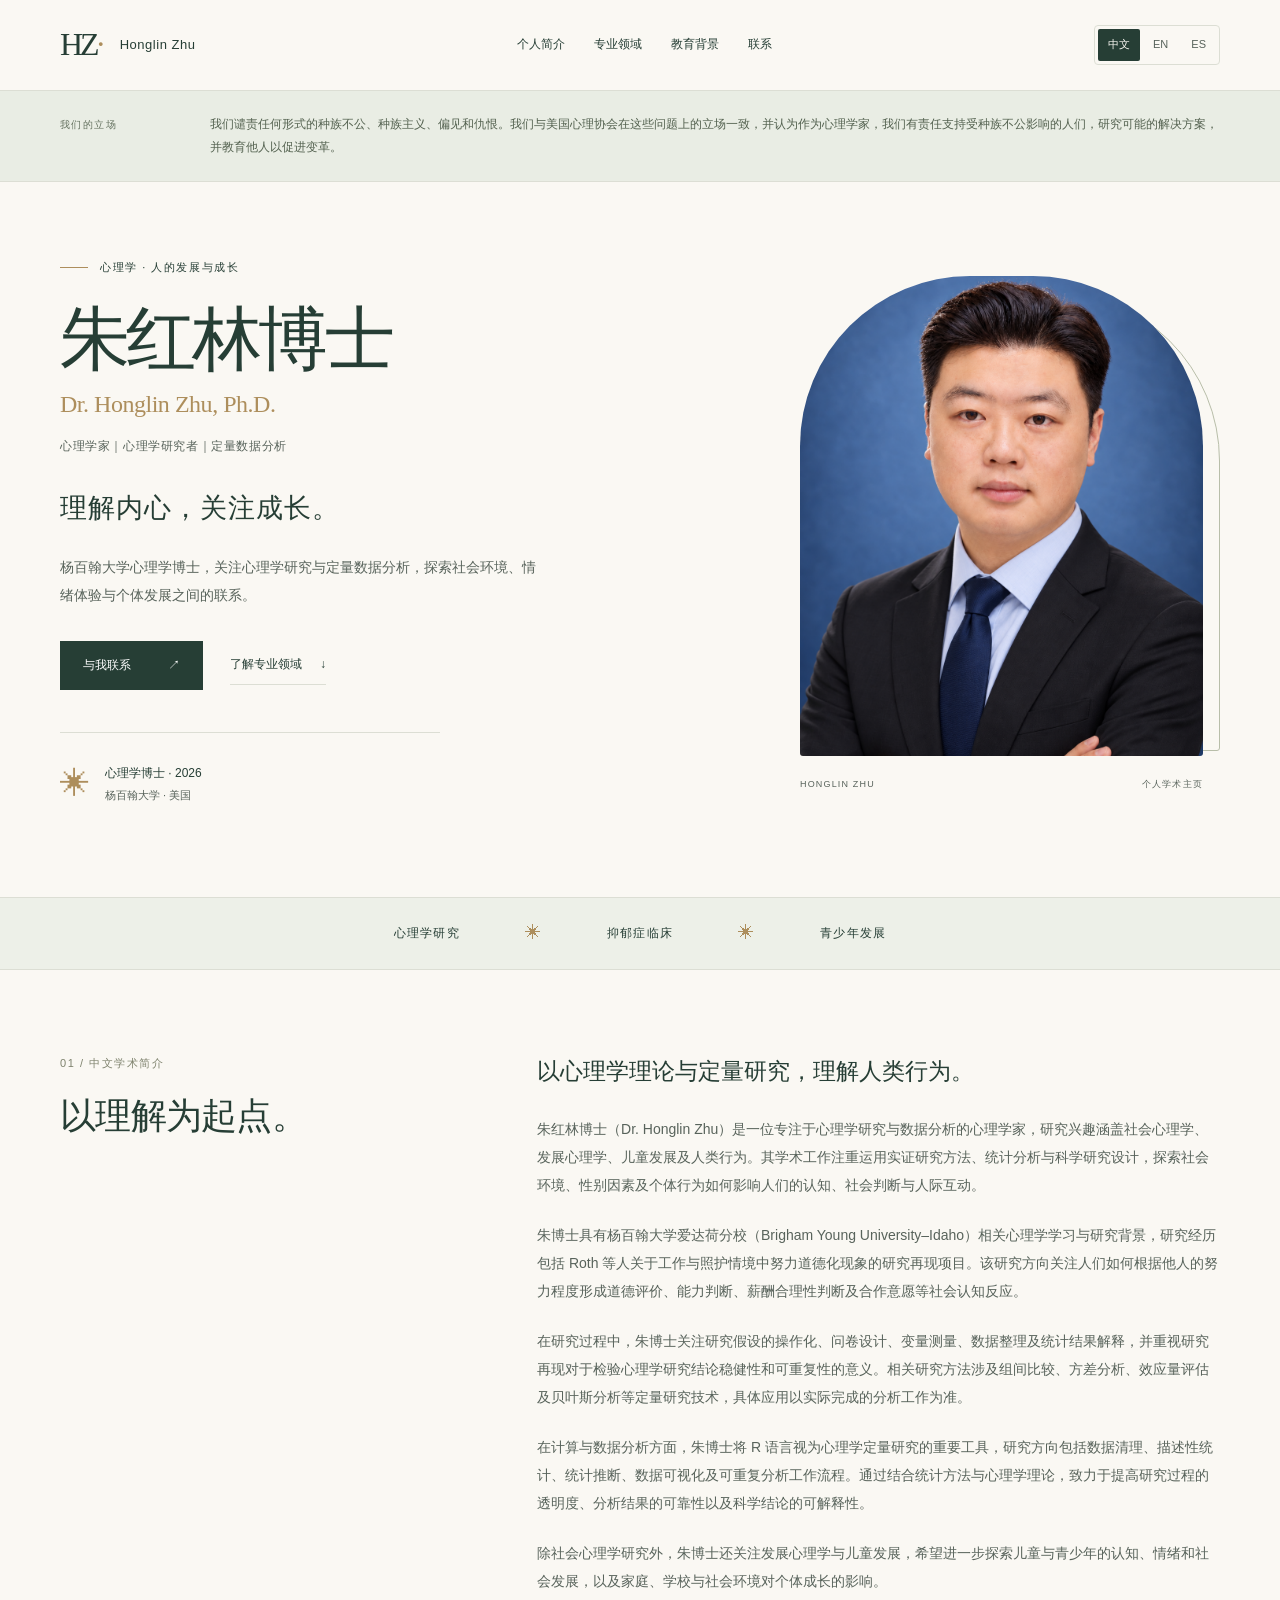
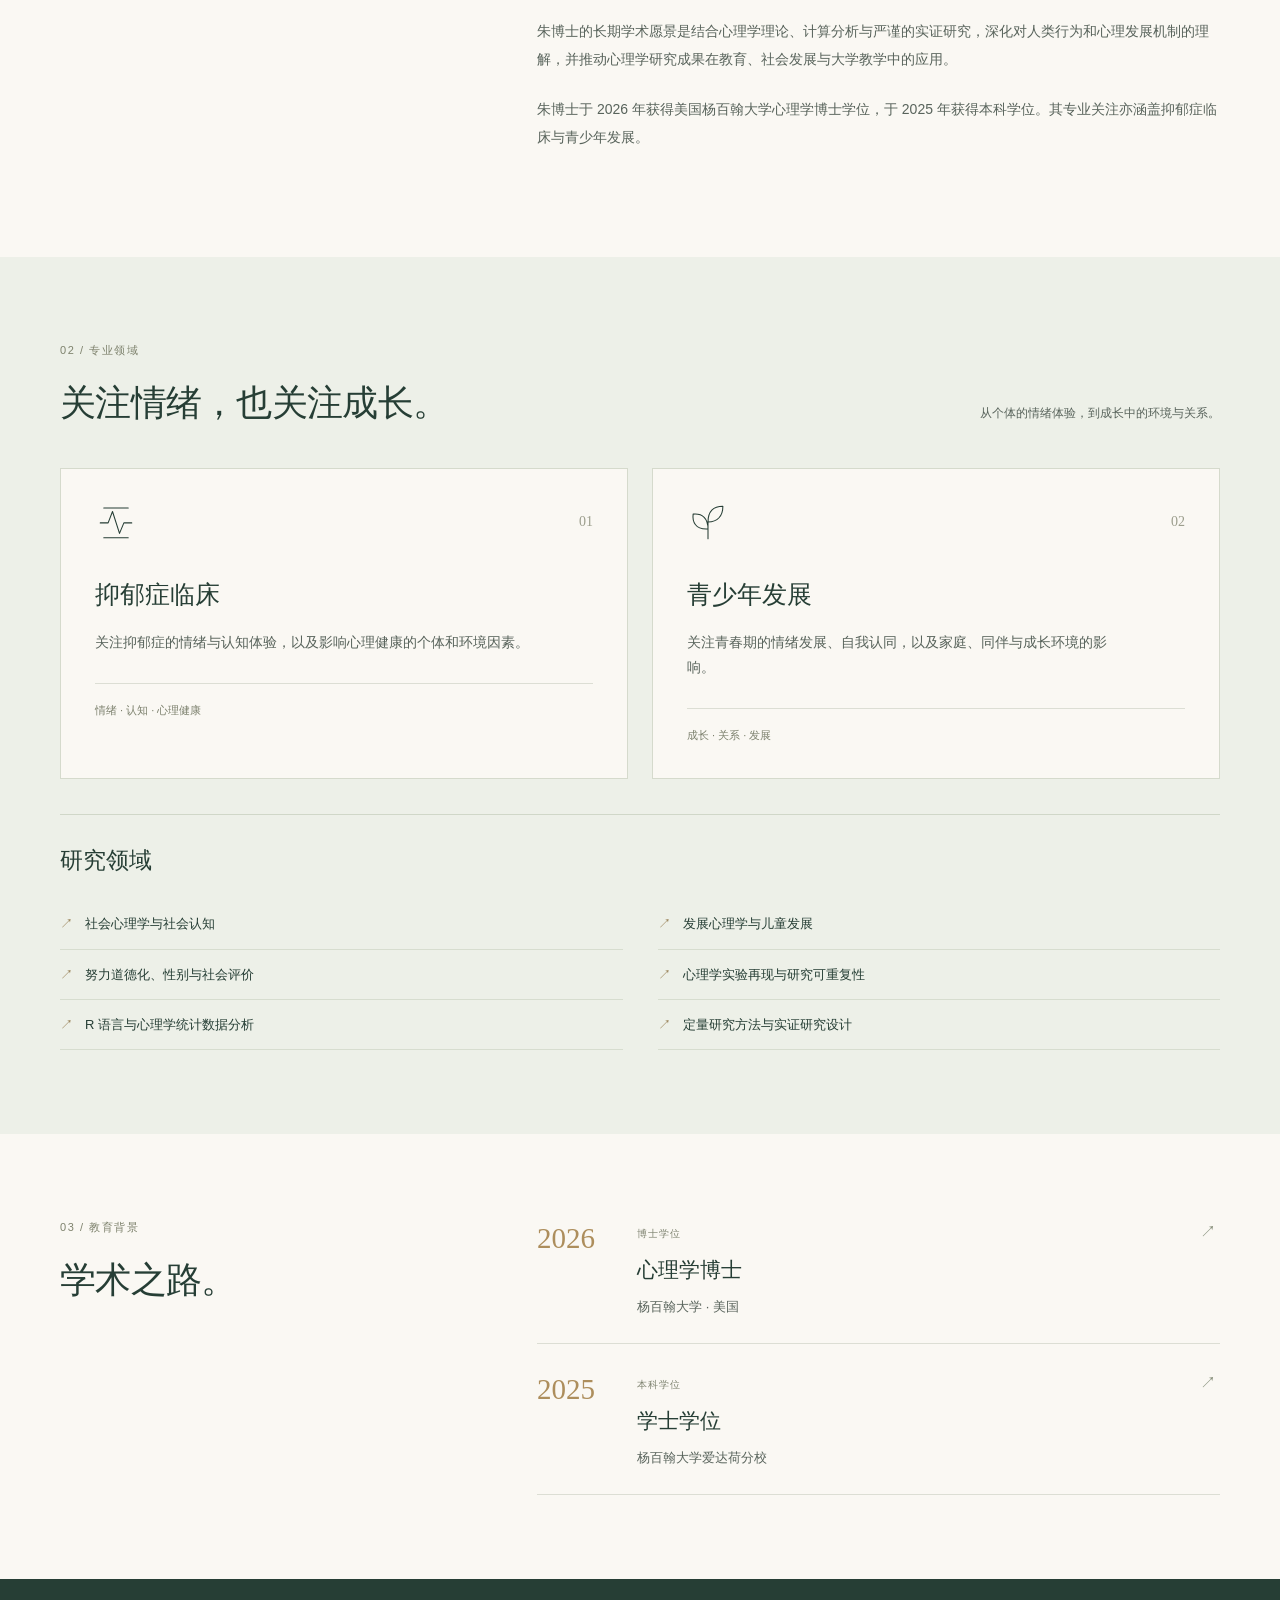
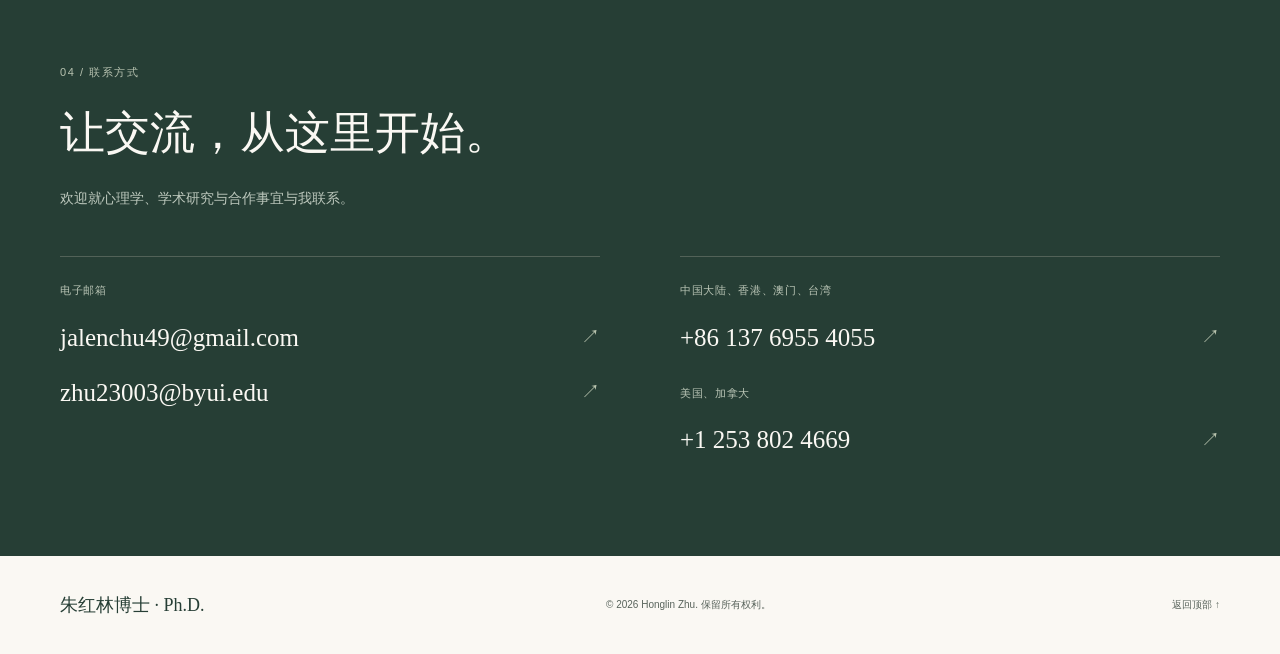
==== index.html @ 98da8026 "Redesign trilingual academic profile for Dr. Honglin Zhu" ====
<!doctype html>
<html lang="zh-CN">
<head>
<meta charset="utf-8"><meta name="viewport" content="width=device-width, initial-scale=1"><meta name="theme-color" content="#263e35">
<meta name="description" content="Honglin Zhu｜杨百翰大学心理学博士，关注抑郁症临床与青少年发展。个人简介、教育背景与联系方式。">
<title>Honglin Zhu | 心理学博士</title><link rel="icon" href="favicon.svg" type="image/svg+xml"><link rel="stylesheet" href="style.css"><script src="app.js" defer></script>
</head>
<body>
<a class="skip-link" href="#main" data-i18n="skip">跳转至正文</a>
<header class="site-header"><div class="container header-inner">
<a class="brand" href="#home" aria-label="Honglin Zhu"><span class="monogram">HZ<span>·</span></span><span class="brand-name">Honglin Zhu</span></a>
<nav aria-label="主导航" data-label="navLabel"><a href="#about" data-i18n="navAbout">个人简介</a><a href="#focus" data-i18n="navFocus">专业领域</a><a href="#education" data-i18n="navEducation">教育背景</a><a href="#contact" data-i18n="navContact">联系</a></nav>
<div class="languages" role="group" aria-label="选择语言 / Choose language / Elegir idioma"><button type="button" data-lang="zh" lang="zh-CN" aria-pressed="true">中文</button><button type="button" data-lang="en" lang="en" aria-pressed="false">EN</button><button type="button" data-lang="es" lang="es" aria-pressed="false">ES</button></div>
</div></header>
<main id="main">
<aside class="statement"><div class="container"><p class="eyebrow" data-i18n="statementLabel">我们的立场</p><p data-i18n="statement">我们谴责任何形式的种族不公、种族主义、偏见和仇恨。我们与美国心理协会在这些问题上的立场一致，并认为作为心理学家，我们有责任支持受种族不公影响的人们，研究可能的解决方案，并教育他人以促进变革。</p></div></aside>
<div class="container hero" id="home"><div class="hero-copy">
<p class="eyebrow"><span class="small-line"></span><span data-i18n="eyebrow">心理学 · 人的发展与成长</span></p>
<h1><span data-i18n="name">朱红林博士</span><span class="degree" data-i18n="nameSub">Dr. Honglin Zhu, Ph.D.</span></h1><p class="roles" data-i18n="roles">心理学家｜心理学研究者｜定量数据分析</p>
<p class="hero-title" data-i18n="heroTitle">理解内心，关注成长。</p>
<p class="hero-description" data-i18n="heroDescription">杨百翰大学心理学博士，关注抑郁症临床与青少年发展，探索情绪、成长环境与心理健康之间的联系。</p>
<div class="hero-actions"><a class="button" href="#contact"><span data-i18n="getInTouch">与我联系</span><span aria-hidden="true">↗</span></a><a class="text-link" href="#focus"><span data-i18n="explore">了解专业领域</span><span aria-hidden="true">↓</span></a></div>
<div class="hero-credential"><span class="credential-icon" aria-hidden="true">✳</span><div><span data-i18n="credential">心理学博士 · 2026</span><small data-i18n="university">杨百翰大学 · 美国</small></div></div>
</div><figure class="portrait-frame"><div class="photo-outline" aria-hidden="true"></div><img src="portrait.png" width="1024" height="1536" alt="Honglin Zhu 的个人肖像" data-alt="portraitAlt" fetchpriority="high"><figcaption><span>HONGLIN ZHU</span><span data-i18n="portraitCaption">个人学术主页</span></figcaption></figure></div>
<div class="field-strip"><div class="container"><span data-i18n="stripOne">心理学</span><span aria-hidden="true">✳</span><span data-i18n="stripTwo">抑郁症临床</span><span aria-hidden="true">✳</span><span data-i18n="stripThree">青少年发展</span></div></div>
<section class="container section about" id="about"><div class="section-heading"><p class="eyebrow" data-i18n="aboutLabel">01 / 个人简介</p><h2 data-i18n="aboutTitle">以理解为起点。</h2></div><div class="about-content"><p class="large-copy" data-i18n="aboutLead">以心理学理论与定量研究，理解人类行为。</p><p data-i18n="bio1"></p><p data-i18n="bio2"></p><p data-i18n="bio3"></p><p data-i18n="bio4"></p><p data-i18n="bio5"></p><p data-i18n="bio6"></p><p data-i18n="bio7"></p></div></section>
<section class="focus-section" id="focus"><div class="container section"><div class="section-top"><div class="section-heading"><p class="eyebrow" data-i18n="focusLabel">02 / 专业领域</p><h2 data-i18n="focusTitle">关注情绪，也关注成长。</h2></div><p class="section-note" data-i18n="focusNote">从个体的情绪体验，到成长中的环境与关系。</p></div><div class="focus-grid">
<article class="focus-card"><div class="card-top"><svg viewBox="0 0 48 48" fill="none" aria-hidden="true"><path d="M6 25h9l5-13 8 25 5-12h9M10 8h28M10 42h28"/></svg><span>01</span></div><h3 data-i18n="depressionTitle">抑郁症临床</h3><p data-i18n="depressionBody">关注抑郁症的情绪与认知体验，以及影响心理健康的个体和环境因素。</p><span class="card-tag" data-i18n="depressionTag">情绪 · 认知 · 心理健康</span></article>
<article class="focus-card"><div class="card-top"><svg viewBox="0 0 48 48" fill="none" aria-hidden="true"><path d="M24 43V23M24 32C9 33 6 23 7 15c11-1 17 5 17 17ZM24 24c0-12 6-18 17-18 0 11-6 18-17 18Z"/></svg><span>02</span></div><h3 data-i18n="adolescentTitle">青少年发展</h3><p data-i18n="adolescentBody">关注青春期的情绪发展、自我认同，以及家庭、同伴与成长环境的影响。</p><span class="card-tag" data-i18n="adolescentTag">成长 · 关系 · 发展</span></article>
</div><div class="research-directions"><h3 data-i18n="researchHeading">研究领域</h3><ul><li data-i18n="research1"></li><li data-i18n="research2"></li><li data-i18n="research3"></li><li data-i18n="research4"></li><li data-i18n="research5"></li><li data-i18n="research6"></li></ul></div></div></section>
<section class="container section education" id="education"><div class="section-heading"><p class="eyebrow" data-i18n="educationLabel">03 / 教育背景</p><h2 data-i18n="educationTitle">学术之路。</h2></div><div class="timeline">
<article class="education-item"><span class="year">2026</span><div><span class="education-tag" data-i18n="doctoralTag">博士学位</span><h3 data-i18n="doctoralDegree">心理学博士</h3><p data-i18n="doctoralSchool">杨百翰大学 · 美国</p></div><span class="education-mark" aria-hidden="true">↗</span></article>
<article class="education-item"><span class="year">2025</span><div><span class="education-tag" data-i18n="bachelorTag">本科学位</span><h3 data-i18n="bachelorDegree">学士学位</h3><p data-i18n="bachelorNote">杨百翰大学爱达荷分校</p></div><span class="education-mark" aria-hidden="true">↗</span></article>
</div></section>
<section class="contact-section" id="contact"><div class="container section"><div class="contact-intro"><p class="eyebrow" data-i18n="contactLabel">04 / 联系方式</p><h2 data-i18n="contactTitle">让交流，从这里开始。</h2><p data-i18n="contactIntro">欢迎就心理学、学术研究与合作事宜与我联系。</p></div><div class="contact-grid">
<div class="contact-card"><span class="contact-type" data-i18n="emailLabel">电子邮箱</span><a href="mailto:jalenchu49@gmail.com">jalenchu49@gmail.com <span aria-hidden="true">↗</span></a><a href="mailto:zhu23003@byui.edu">zhu23003@byui.edu <span aria-hidden="true">↗</span></a></div>
<div class="contact-card"><span class="contact-type" data-i18n="asiaLabel">中国大陆、香港、澳门、台湾</span><a href="tel:+8613769554055">+86 137 6955 4055 <span aria-hidden="true">↗</span></a><span class="contact-type region" data-i18n="americaLabel">美国、加拿大</span><a href="tel:+12538024669">+1 253 802 4669 <span aria-hidden="true">↗</span></a></div>
</div></div></section>
</main>
<footer><div class="container footer-inner"><a class="footer-name" href="#home" data-i18n="footerName">朱红林博士 · Ph.D.</a><p>© <span id="year">2026</span> Honglin Zhu. <span data-i18n="rights">保留所有权利。</span></p><a href="#home" class="back-top"><span data-i18n="backTop">返回顶部</span> ↑</a></div></footer>
<noscript><p class="noscript">语言切换需要 JavaScript。Language switching requires JavaScript. Para cambiar de idioma, activa JavaScript.</p></noscript>
</body></html>
---- style.css ----
:root{--paper:#faf8f3;--ink:#263e35;--text:#58635b;--line:#dcded4;--sage:#edf0e8;--gold:#ad8e5c;--serif:Georgia,'Times New Roman','Songti SC','Noto Serif CJK SC',serif}*{box-sizing:border-box}html{scroll-behavior:smooth;scroll-padding-top:110px}body{margin:0;background:var(--paper);color:var(--ink);font-family:-apple-system,BlinkMacSystemFont,'Segoe UI','PingFang SC','Microsoft YaHei',sans-serif;line-height:1.8;-webkit-font-smoothing:antialiased}a{color:inherit;text-decoration:none}button{font:inherit}a,button{-webkit-tap-highlight-color:transparent}a:focus-visible,button:focus-visible{outline:2px solid var(--gold);outline-offset:5px}a:hover{color:#897047}.container{width:min(1160px,calc(100% - 96px));margin-inline:auto}.site-header{border-bottom:1px solid var(--line);background:rgba(250,248,243,.96);position:sticky;top:0;z-index:20;backdrop-filter:blur(12px)}.header-inner{display:flex;align-items:center;justify-content:space-between;gap:24px;min-height:90px}.brand{display:flex;align-items:center;gap:18px;white-space:nowrap}.monogram{font-family:var(--serif);font-size:32px;letter-spacing:-3px}.monogram span{color:var(--gold)}.brand-name{font-size:13px;letter-spacing:.04em}nav{display:flex;gap:29px;font-size:12px}nav a{padding:12px 0}.languages{display:flex;gap:3px;border:1px solid var(--line);border-radius:4px;padding:3px}.languages button{border:0;background:none;font-size:11px;padding:6px 10px;color:var(--text);cursor:pointer;border-radius:2px}.languages button[aria-pressed=true]{background:var(--ink);color:var(--paper)}.hero{display:grid;grid-template-columns:1.22fr 1fr;align-items:center;gap:90px;padding-block:76px 86px}.eyebrow{display:flex;align-items:center;gap:12px;font-size:11px;font-weight:500;letter-spacing:.14em;margin:0 0 26px}.small-line{width:28px;height:1px;background:var(--gold)}h1{font-family:var(--serif);font-weight:400;letter-spacing:-.055em;font-size:clamp(48px,5.5vw,78px);line-height:1.05;margin:0 0 28px}.degree{display:block;font-size:31px;letter-spacing:0;color:var(--gold);margin-top:15px}.hero-title{font-family:var(--serif);font-size:27px;letter-spacing:.035em;margin:0 0 20px}.hero-description{font-size:14px;color:var(--text);max-width:480px;margin:0;line-height:2}.hero-actions{display:flex;align-items:center;flex-wrap:wrap;gap:27px;margin-top:32px}.button{background:var(--ink);color:#fff;display:inline-flex;gap:37px;padding:13px 22px;font-size:12px;border:1px solid var(--ink);transition:background .2s}.button:hover{background:#3d5849;color:#fff}.text-link{display:inline-flex;gap:18px;font-size:12px;border-bottom:1px solid var(--line);padding-block:8px}.hero-credential{display:flex;align-items:center;gap:15px;border-top:1px solid var(--line);margin-top:42px;padding-top:24px;font-size:12px;max-width:380px}.credential-icon{font-size:30px;color:var(--gold)}.hero-credential small{display:block;color:var(--text);font-size:11px;margin-top:2px}.portrait-frame{margin:0;position:relative;padding:0 17px 0 0;max-width:420px;justify-self:end;width:100%}.portrait-frame img{display:block;position:relative;width:100%;height:480px;object-fit:cover;object-position:50% 36%;border-radius:170px 170px 3px 3px}.photo-outline{position:absolute;inset:15px 0 42px 17px;border:1px solid #b8bea9;border-radius:170px 170px 3px 3px}.portrait-frame figcaption{display:flex;justify-content:space-between;gap:12px;font-size:9px;letter-spacing:.13em;padding-top:20px;color:var(--text)}.field-strip{border-block:1px solid var(--line);background:var(--sage)}.field-strip .container{display:flex;justify-content:center;align-items:center;gap:65px;padding-block:21px;font-size:12px;letter-spacing:.1em}.field-strip [aria-hidden]{color:var(--gold);font-size:16px}.section{padding-block:84px}.about,.education{display:grid;grid-template-columns:.85fr 1.5fr;gap:90px}.section-heading h2{font-family:var(--serif);font-size:clamp(26px,3vw,36px);font-weight:400;line-height:1.5;letter-spacing:-.02em;margin:0}.section-heading .eyebrow{color:#7e826d;margin-bottom:15px}.about-content p{font-size:14px;color:var(--text);margin:0 0 18px;line-height:2}.about-content .large-copy{font-family:var(--serif);font-size:23px;line-height:1.6;color:var(--ink);margin-bottom:24px}.focus-section{background:var(--sage)}.section-top{display:flex;justify-content:space-between;align-items:flex-end;gap:40px;margin-bottom:38px}.section-note{font-size:12px;color:var(--text);max-width:260px;margin:0 0 5px}.focus-grid{display:grid;grid-template-columns:1fr 1fr;gap:24px}.focus-card{border:1px solid #d5dacc;background:var(--paper);padding:32px 34px}.card-top{display:flex;align-items:center;justify-content:space-between;margin-bottom:29px}.card-top svg{width:42px;height:42px;stroke:var(--ink);stroke-width:1.2;stroke-linecap:round;stroke-linejoin:round}.card-top>span{color:#9c9e8d;font-family:var(--serif);font-size:14px}.focus-card h3{font-family:var(--serif);font-size:25px;font-weight:400;margin:0 0 13px}.focus-card p{font-size:14px;color:var(--text);margin:0 0 28px;max-width:440px}.card-tag{border-top:1px solid var(--line);display:block;padding-top:17px;font-size:11px;color:#7c806d}.education-item{display:grid;grid-template-columns:76px 1fr 20px;gap:24px;padding-block:25px;border-bottom:1px solid var(--line)}.education-item:first-child{padding-top:0}.year{font-family:var(--serif);font-size:29px;line-height:1.4;color:var(--gold)}.education-tag{font-size:10px;color:#7d826f;letter-spacing:.1em}.education-item h3{font-size:21px;font-family:var(--serif);font-weight:400;margin:5px 0}.education-item p{font-size:13px;color:var(--text);margin:0}.education-mark{color:#89917d}.contact-section{background:var(--ink);color:var(--paper)}.contact-intro .eyebrow{color:#b7c2b0;margin-bottom:17px}.contact-intro h2{font-family:var(--serif);font-size:clamp(30px,4vw,45px);font-weight:400;line-height:1.5;margin:0 0 18px}.contact-intro p:last-child{color:#bdc8bd;font-size:14px;margin:0}.contact-grid{display:grid;grid-template-columns:1fr 1fr;gap:80px;margin-top:45px}.contact-card{border-top:1px solid #526258;padding-top:24px;min-width:0}.contact-type{display:block;font-size:11px;letter-spacing:.06em;color:#b9c4b5;margin-bottom:14px}.contact-card a{display:flex;align-items:center;justify-content:space-between;gap:15px;font-family:var(--serif);font-size:clamp(17px,2vw,25px);margin-bottom:10px;overflow-wrap:anywhere}.contact-card a:hover{color:#d2bf98}.contact-card a span{font-size:19px;color:#b8c3ae}.region{margin-top:24px}.footer-inner{display:flex;align-items:center;justify-content:space-between;gap:24px;padding-block:30px}.footer-name{font-family:var(--serif);font-size:18px}.footer-name span{color:#868774;font-size:13px}.footer-inner p,.back-top{font-size:10px;color:var(--text)}.skip-link{position:fixed;left:15px;top:-70px;padding:12px;background:var(--ink);color:white;z-index:40}.skip-link:focus{top:12px}.noscript{text-align:center;padding:15px;font-size:12px}
@media(min-width:1500px){.hero{padding-block:100px}.portrait-frame img{height:520px}}
@media(max-width:1000px){.container{width:calc(100% - 56px)}.hero{gap:45px}.header-inner{gap:15px}nav{gap:16px}.brand-name{display:none}.about,.education{gap:45px}.portrait-frame img{height:440px}.field-strip .container{gap:32px}.contact-grid{gap:40px}}
@media(max-width:650px){html{scroll-padding-top:130px}.container{width:calc(100% - 40px)}.header-inner{min-height:100px;flex-wrap:wrap;gap:0;padding-block:10px}.brand{order:0}.monogram{font-size:27px}.brand-name{display:inline;font-size:12px}nav{order:2;flex-basis:100%;justify-content:space-between;gap:8px;font-size:11px}nav a{padding:8px 0 0}.languages{order:1}.languages button{padding:4px 9px}.hero{grid-template-columns:1fr;gap:36px;padding-block:42px 40px}.eyebrow{font-size:10px;margin-bottom:22px}h1{font-size:57px;margin-bottom:24px}.degree{font-size:26px;margin-top:10px}.hero-title{font-size:25px}.hero-description{font-size:13px}.hero-actions{gap:24px;margin-top:25px}.hero-credential{margin-top:30px;padding-top:18px;max-width:none}.portrait-frame{justify-self:center;max-width:340px;padding-right:12px}.portrait-frame img{height:390px}.photo-outline{inset:12px 0 39px 12px}.field-strip .container{gap:14px;font-size:10px;letter-spacing:0;padding-block:17px}.field-strip [aria-hidden]{font-size:12px}.section{padding-block:52px}.about,.education{grid-template-columns:1fr;gap:28px}.about-content .large-copy{font-size:21px}.about-content p{font-size:13px}.section-top{display:block;margin-bottom:26px}.section-note{max-width:none;margin-top:18px}.focus-grid{grid-template-columns:1fr;gap:16px}.focus-card{padding:26px}.card-top{margin-bottom:20px}.focus-card h3{font-size:24px}.focus-card p{font-size:13px}.education-item{grid-template-columns:65px 1fr 15px;gap:16px}.contact-grid{grid-template-columns:1fr;gap:24px;margin-top:30px}.contact-card a{font-size:23px}.contact-intro p:last-child{font-size:13px}.footer-inner{flex-wrap:wrap;gap:10px;padding-block:25px}.footer-inner p{order:2;flex-basis:100%;margin:4px 0 0}.footer-name{font-size:17px}}
@media(prefers-reduced-motion:reduce){html{scroll-behavior:auto}*{transition:none!important}}
@media print{.site-header,.hero-actions,.back-top{display:none}body{background:white;color:#222}.container{width:100%}.section{padding-block:25px}.hero{padding-block:20px;gap:30px;grid-template-columns:1fr 220px}.portrait-frame img{height:280px}.contact-section{background:white;color:#222}.contact-type,.contact-intro p:last-child,.contact-card a span{color:#555}.focus-grid{grid-template-columns:1fr 1fr}.contact-grid{grid-template-columns:1fr 1fr}.focus-card{break-inside:avoid}a{color:inherit}}
.statement{background:#e9ede4;border-bottom:1px solid var(--line);padding-block:22px}.statement .container{display:grid;grid-template-columns:125px 1fr;gap:25px;align-items:start}.statement .eyebrow{margin:3px 0 0;color:#64715f;font-size:10px}.statement p:last-child{margin:0;font-size:12px;line-height:1.9;color:#53614f}.roles{font-size:12px;color:var(--text);letter-spacing:.05em;margin:-10px 0 27px}.research-directions{margin-top:35px;border-top:1px solid #d0d7c8;padding-top:25px}.research-directions h3{font-family:var(--serif);font-weight:400;font-size:23px;margin:0 0 18px}.research-directions ul{list-style:none;padding:0;margin:0;display:grid;grid-template-columns:1fr 1fr;gap:0 35px}.research-directions li{padding:13px 0;border-bottom:1px solid #d7ddcf;font-size:13px;display:flex;gap:12px}.research-directions li:before{content:'↗';color:#9a8359}.degree{font-size:24px;letter-spacing:-.02em}.about-content p{margin-bottom:22px}@media(max-width:650px){.statement{padding-block:18px}.statement .container{grid-template-columns:1fr;gap:8px}.statement p:last-child{font-size:11px}.research-directions ul{grid-template-columns:1fr}h1{font-size:48px}.degree{font-size:22px}.roles{font-size:11px}}
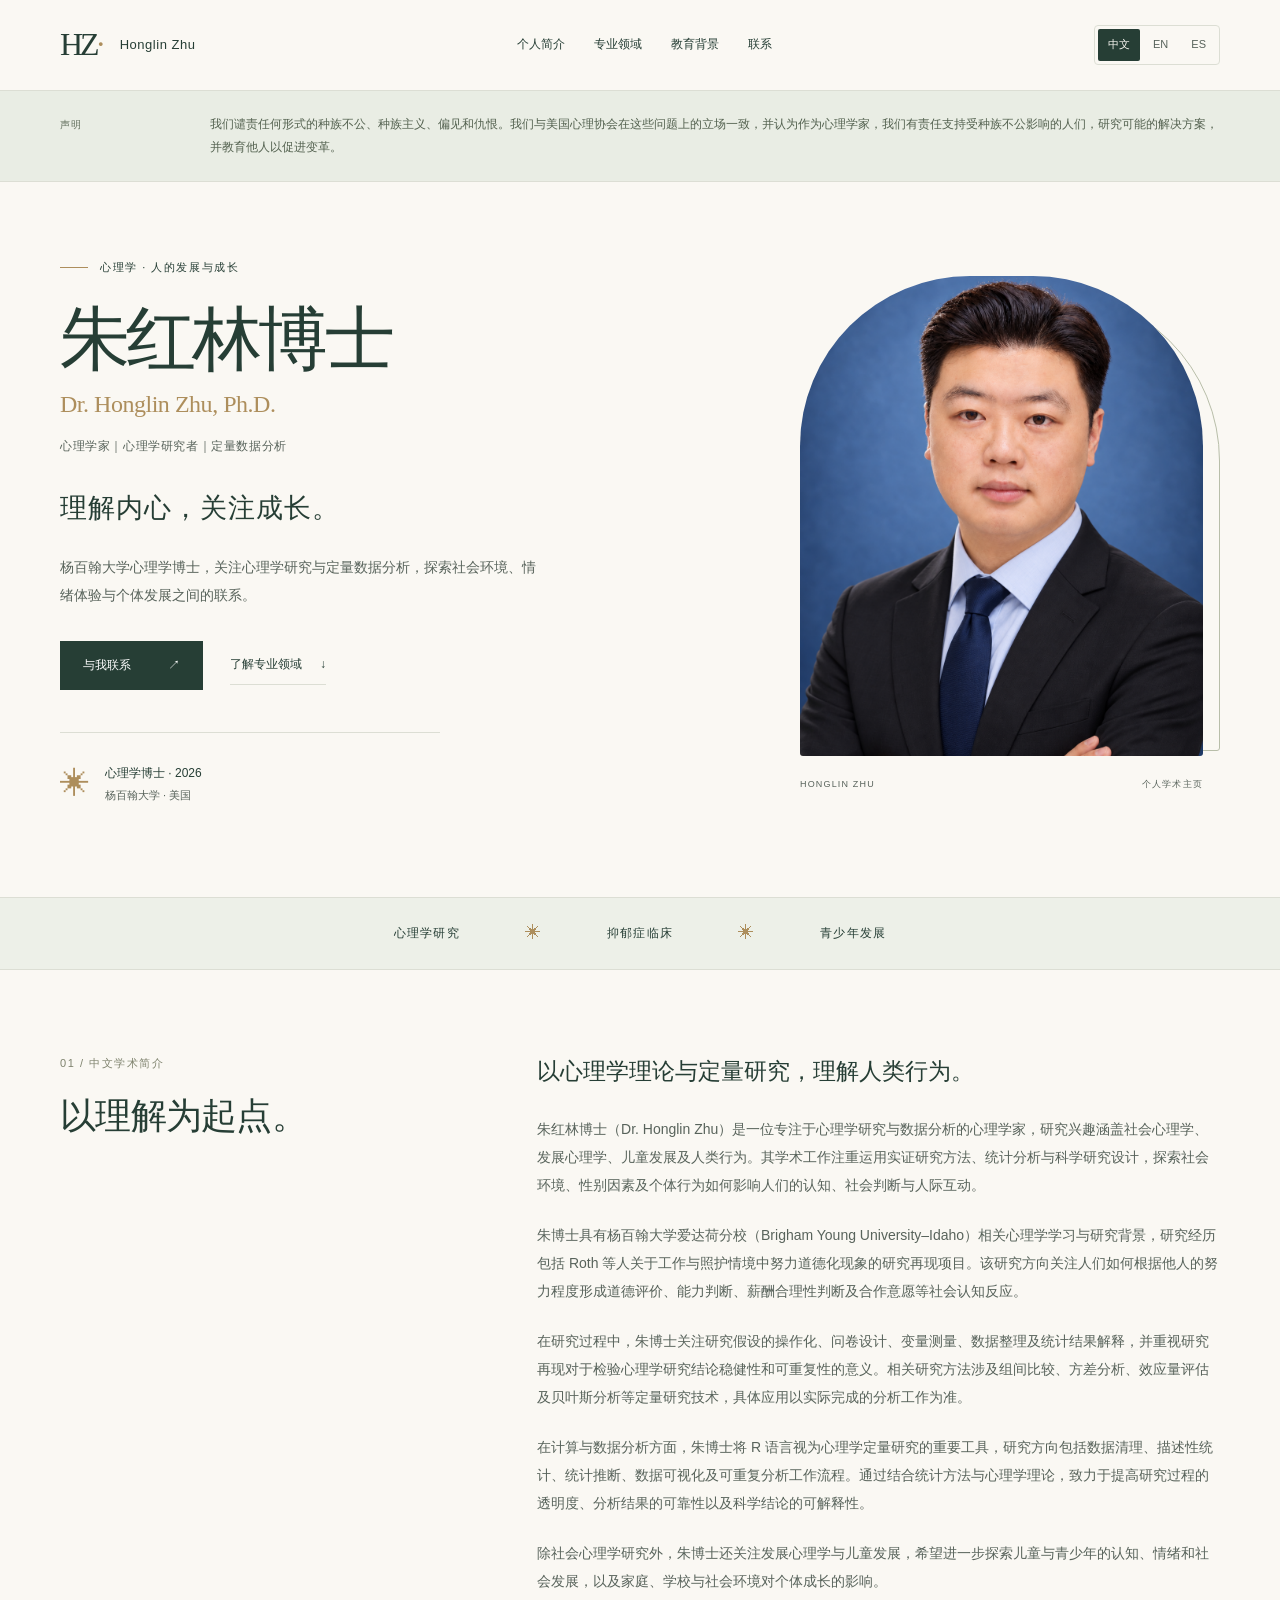
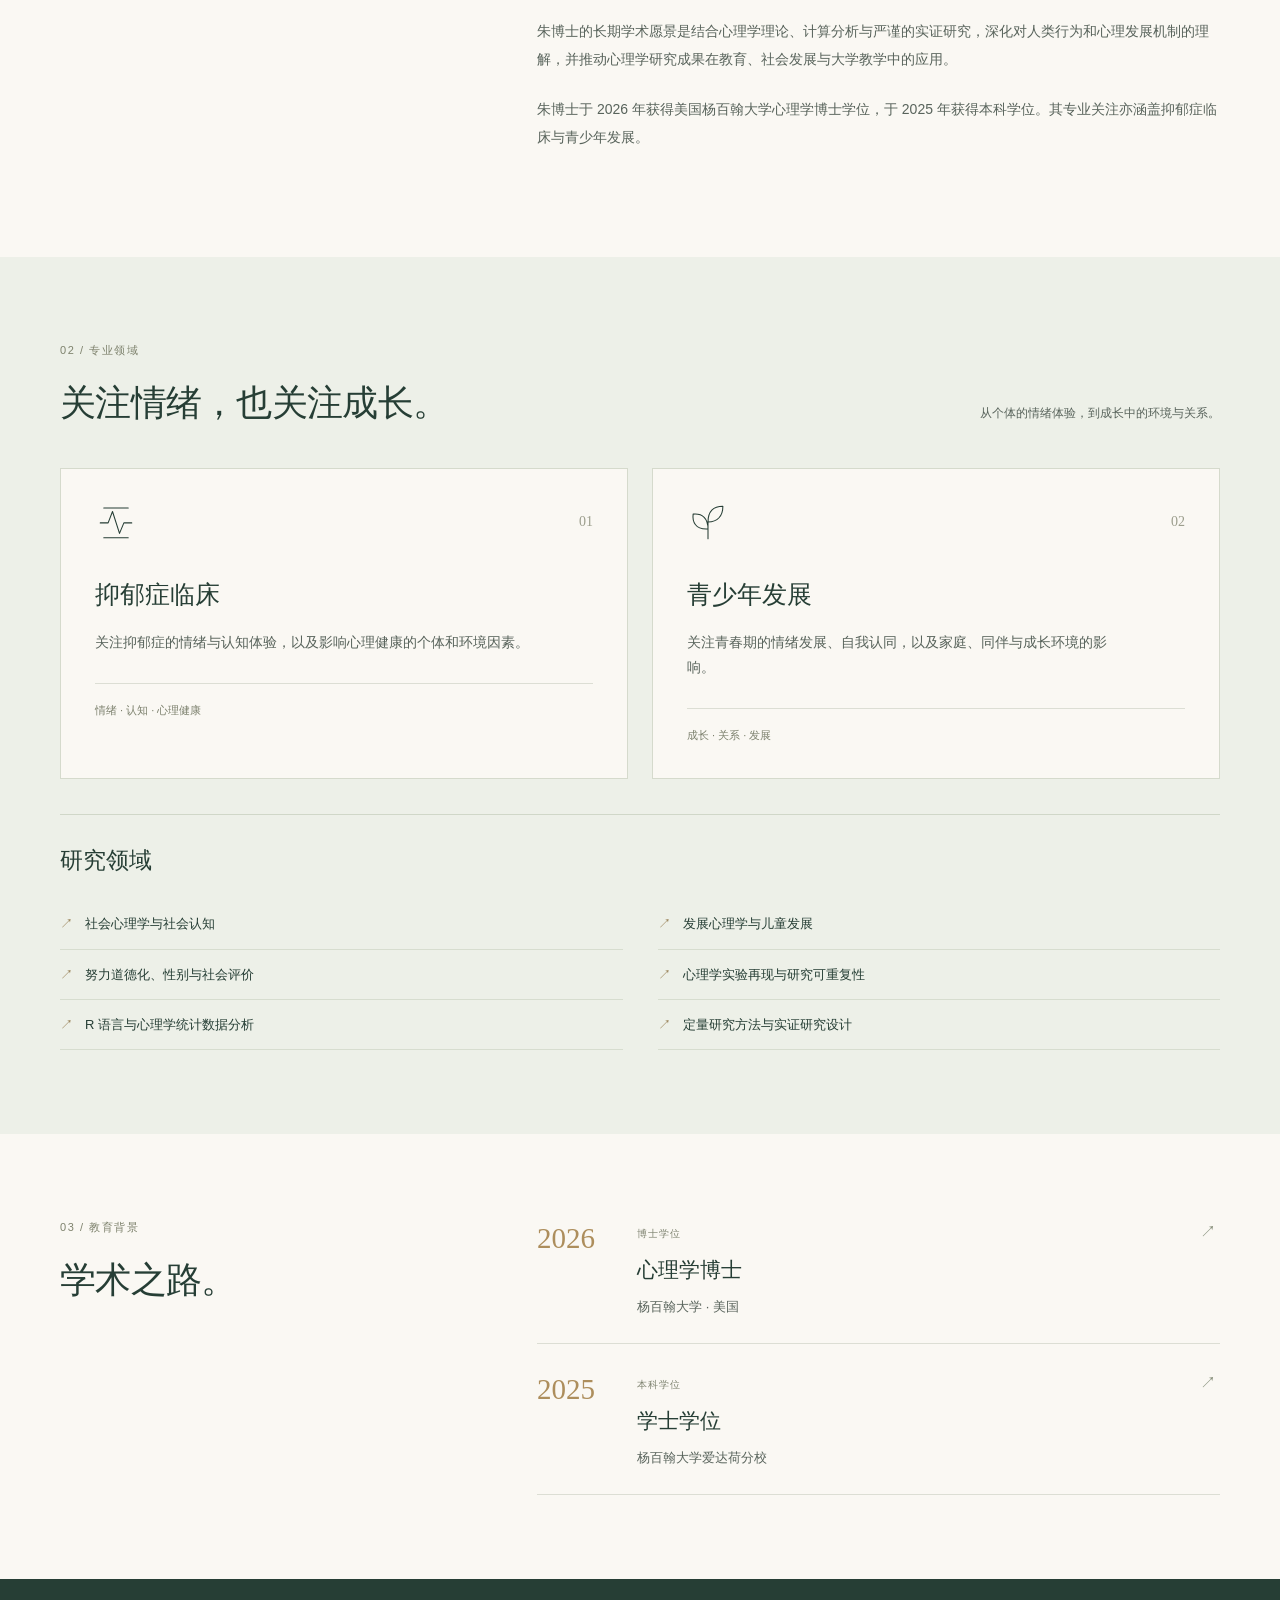
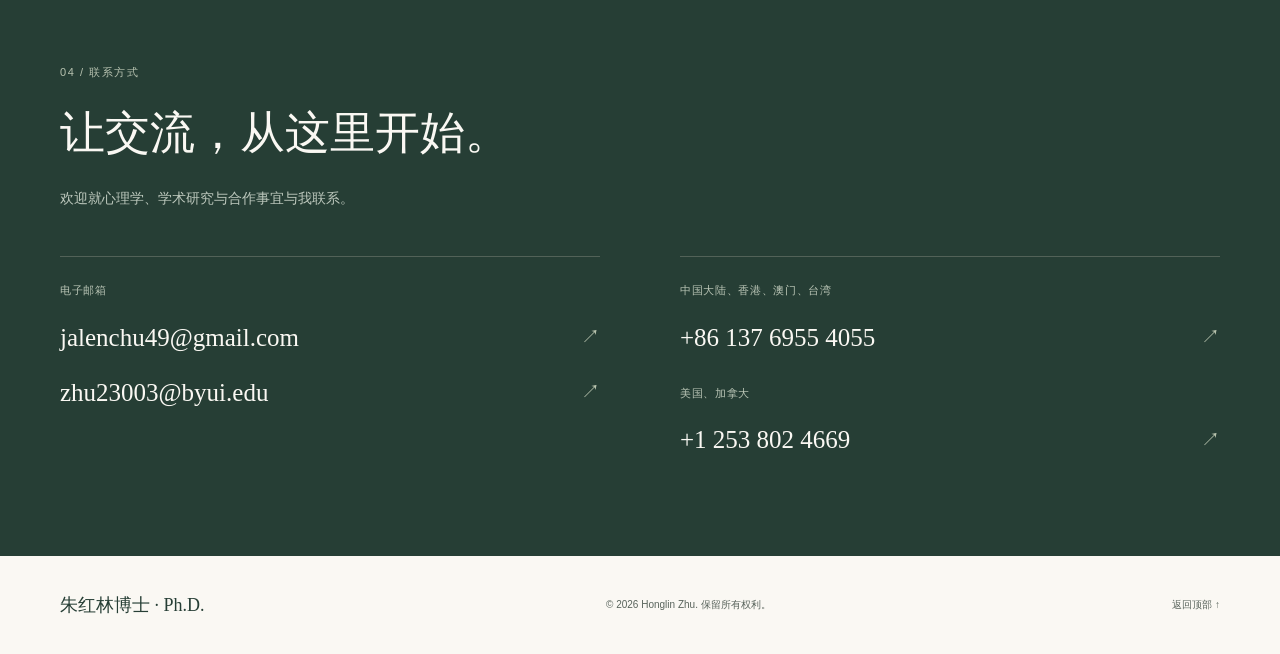
==== commit 7fca9999: "Rename homepage commitment heading to statement" ====
--- a/index.html
+++ b/index.html
@@ -13,7 +13,7 @@
 <div class="languages" role="group" aria-label="选择语言 / Choose language / Elegir idioma"><button type="button" data-lang="zh" lang="zh-CN" aria-pressed="true">中文</button><button type="button" data-lang="en" lang="en" aria-pressed="false">EN</button><button type="button" data-lang="es" lang="es" aria-pressed="false">ES</button></div>
 </div></header>
 <main id="main">
-<aside class="statement"><div class="container"><p class="eyebrow" data-i18n="statementLabel">我们的立场</p><p data-i18n="statement">我们谴责任何形式的种族不公、种族主义、偏见和仇恨。我们与美国心理协会在这些问题上的立场一致，并认为作为心理学家，我们有责任支持受种族不公影响的人们，研究可能的解决方案，并教育他人以促进变革。</p></div></aside>
+<aside class="statement"><div class="container"><p class="eyebrow" data-i18n="statementLabel">声明</p><p data-i18n="statement">我们谴责任何形式的种族不公、种族主义、偏见和仇恨。我们与美国心理协会在这些问题上的立场一致，并认为作为心理学家，我们有责任支持受种族不公影响的人们，研究可能的解决方案，并教育他人以促进变革。</p></div></aside>
 <div class="container hero" id="home"><div class="hero-copy">
 <p class="eyebrow"><span class="small-line"></span><span data-i18n="eyebrow">心理学 · 人的发展与成长</span></p>
 <h1><span data-i18n="name">朱红林博士</span><span class="degree" data-i18n="nameSub">Dr. Honglin Zhu, Ph.D.</span></h1><p class="roles" data-i18n="roles">心理学家｜心理学研究者｜定量数据分析</p>
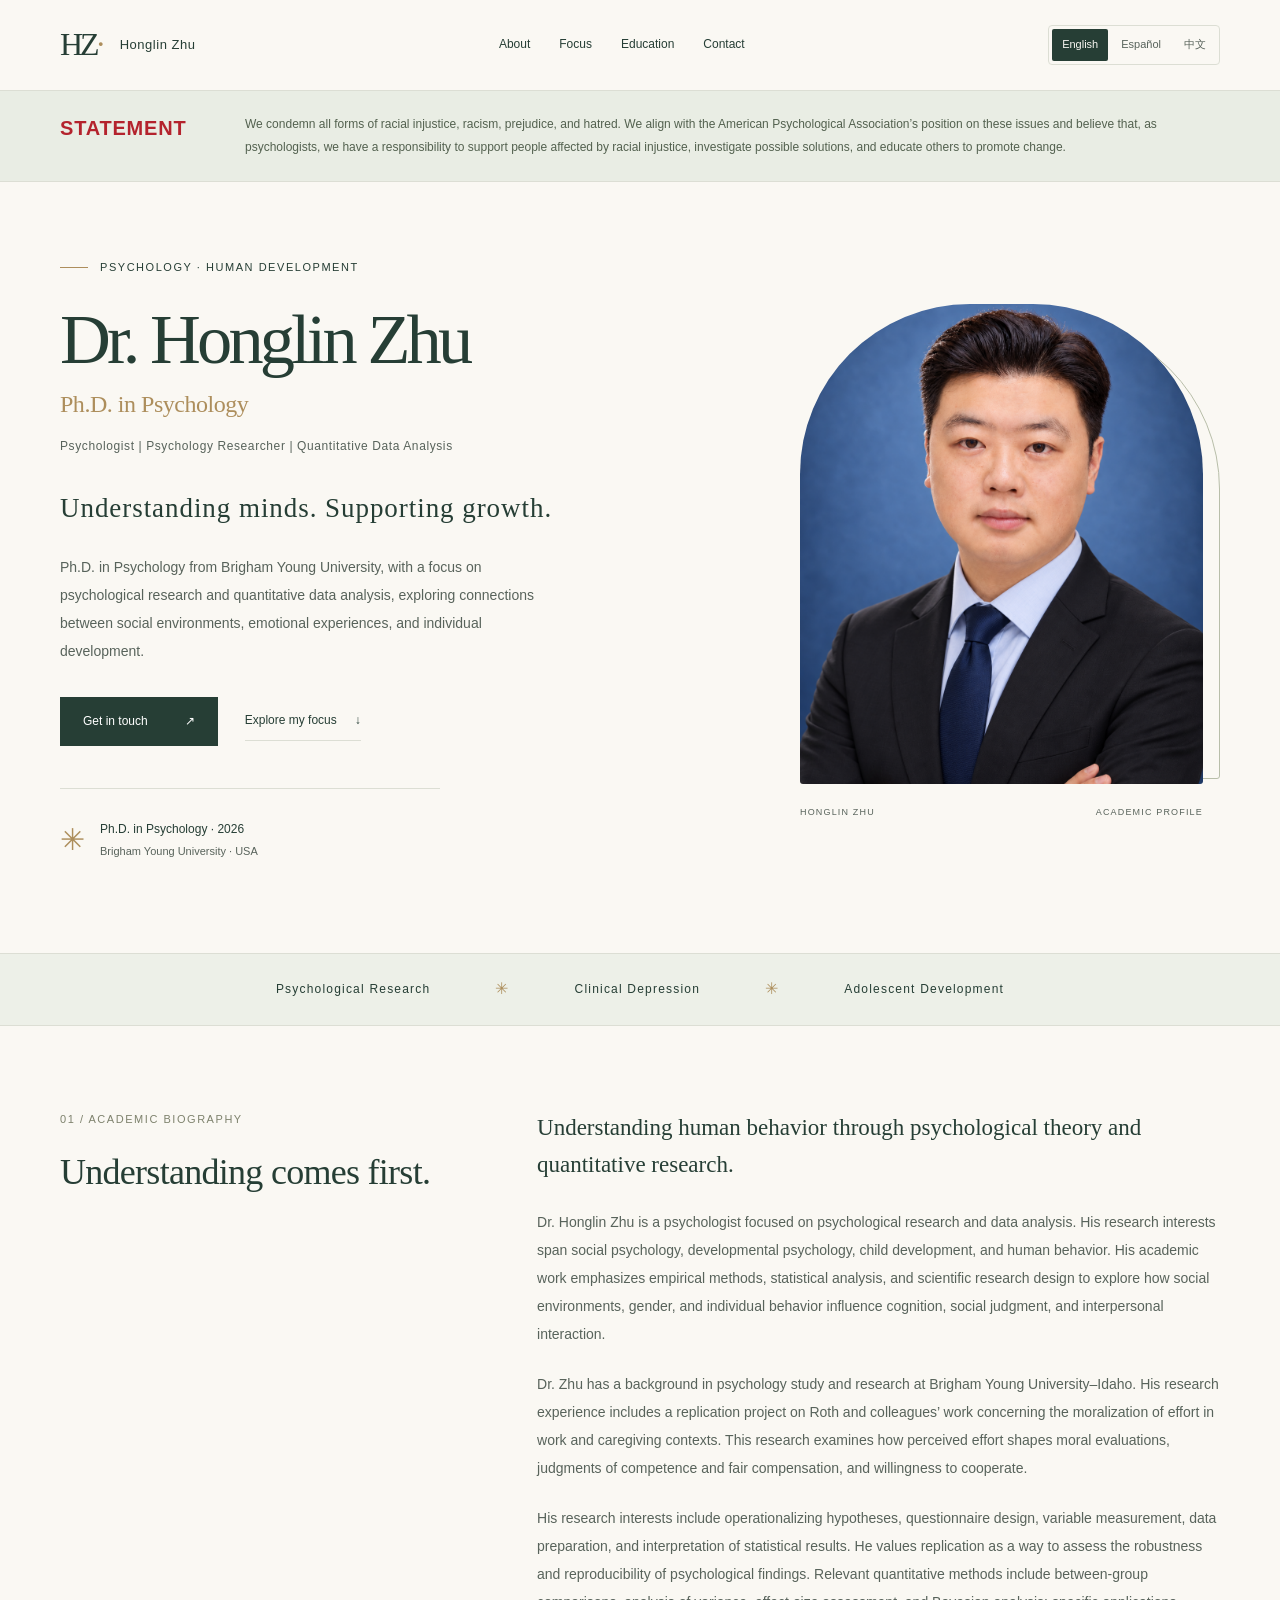
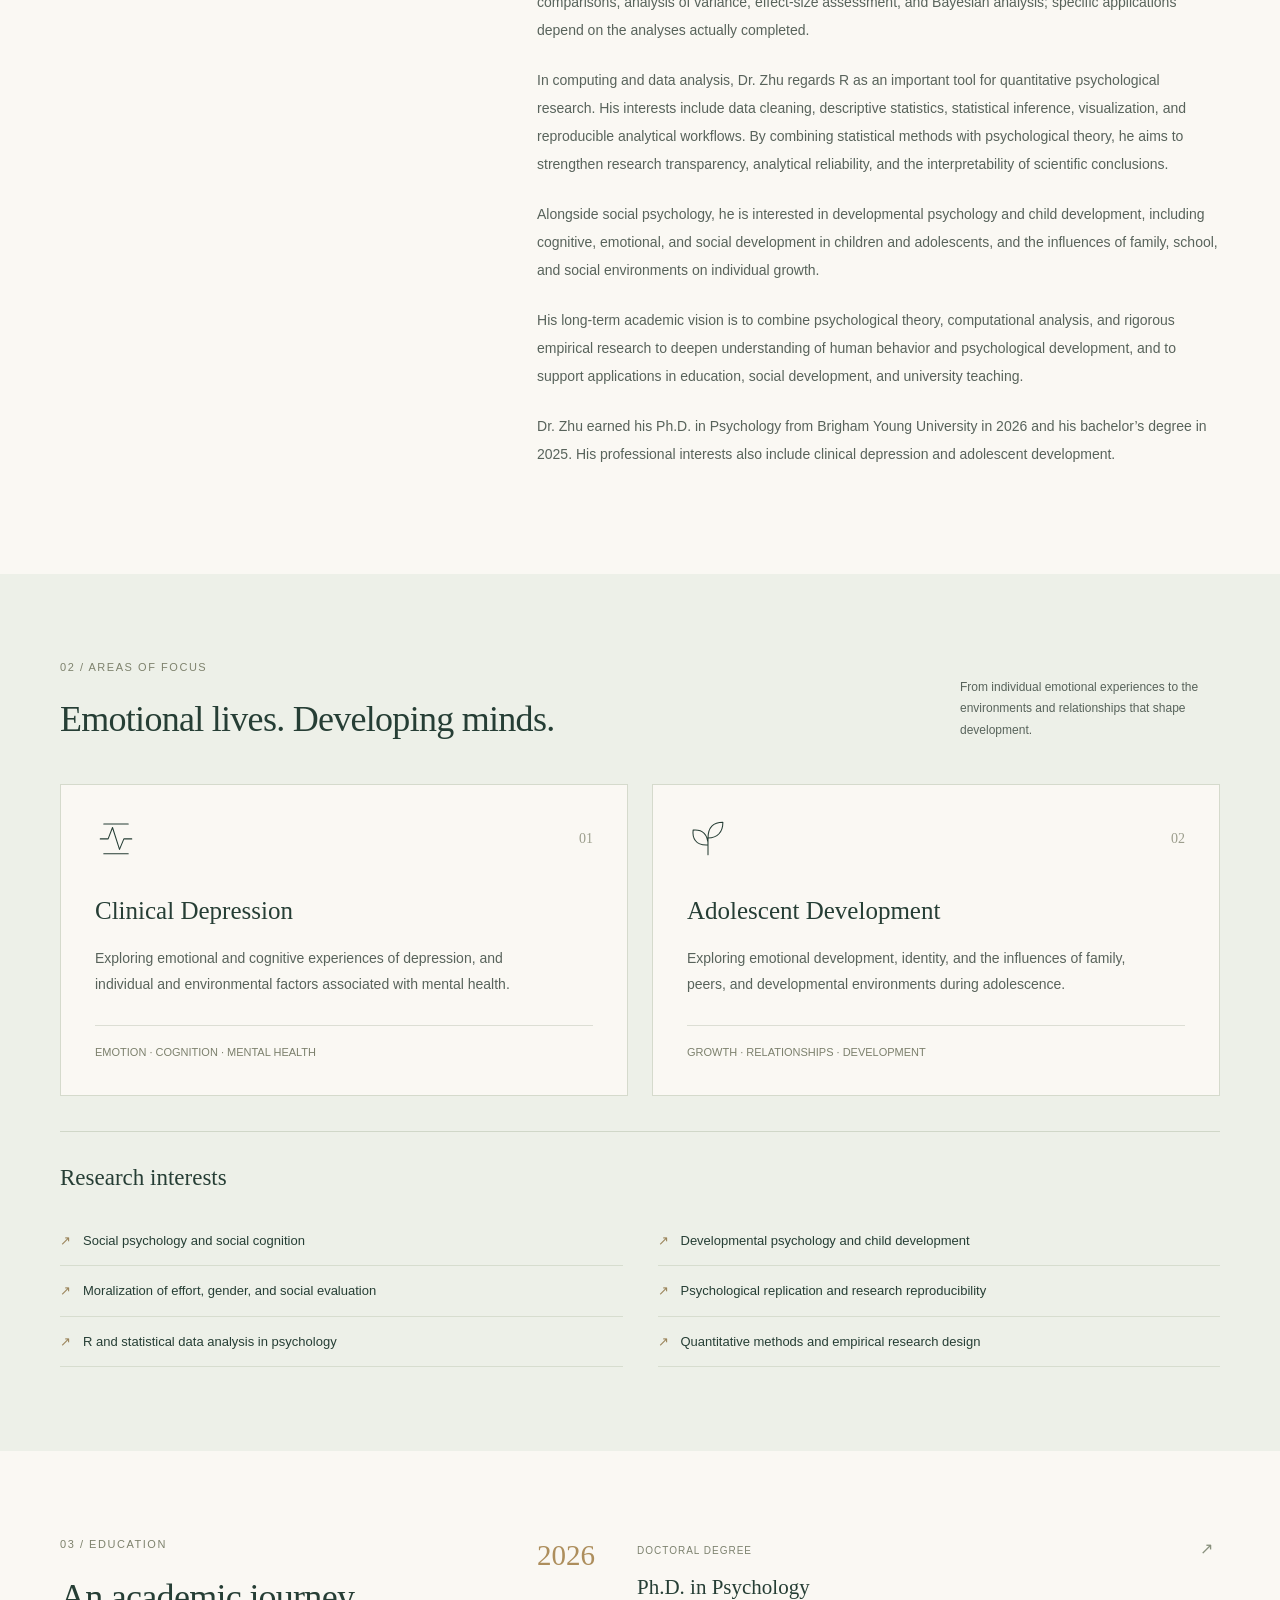
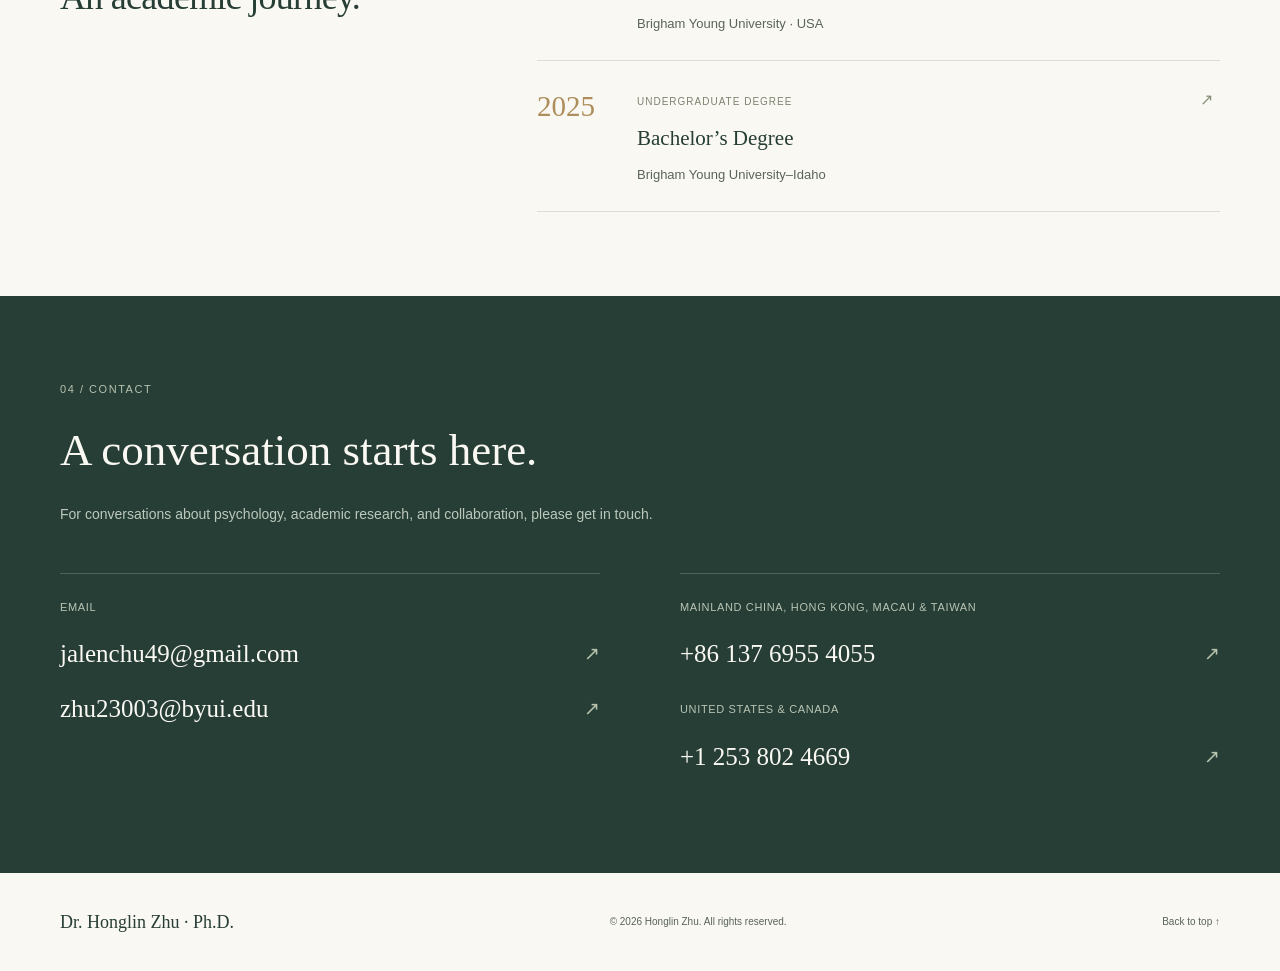
==== commit dfd94c28: "Emphasize statement and default profile to English" ====
--- a/index.html
+++ b/index.html
@@ -1,42 +1,42 @@
 <!doctype html>
-<html lang="zh-CN">
+<html lang="en">
 <head>
 <meta charset="utf-8"><meta name="viewport" content="width=device-width, initial-scale=1"><meta name="theme-color" content="#263e35">
-<meta name="description" content="Honglin Zhu｜杨百翰大学心理学博士，关注抑郁症临床与青少年发展。个人简介、教育背景与联系方式。">
-<title>Honglin Zhu | 心理学博士</title><link rel="icon" href="favicon.svg" type="image/svg+xml"><link rel="stylesheet" href="style.css"><script src="app.js" defer></script>
+<meta name="description" content="Dr. Honglin Zhu, Ph.D. in Psychology, Brigham Young University. Psychological research, clinical depression, adolescent development and quantitative data analysis.">
+<title>Dr. Honglin Zhu, Ph.D. | Psychology</title><link rel="icon" href="favicon.svg" type="image/svg+xml"><link rel="stylesheet" href="style.css"><script src="app.js" defer></script>
 </head>
 <body>
-<a class="skip-link" href="#main" data-i18n="skip">跳转至正文</a>
+<a class="skip-link" href="#main" data-i18n="skip">Skip to content</a>
 <header class="site-header"><div class="container header-inner">
 <a class="brand" href="#home" aria-label="Honglin Zhu"><span class="monogram">HZ<span>·</span></span><span class="brand-name">Honglin Zhu</span></a>
-<nav aria-label="主导航" data-label="navLabel"><a href="#about" data-i18n="navAbout">个人简介</a><a href="#focus" data-i18n="navFocus">专业领域</a><a href="#education" data-i18n="navEducation">教育背景</a><a href="#contact" data-i18n="navContact">联系</a></nav>
-<div class="languages" role="group" aria-label="选择语言 / Choose language / Elegir idioma"><button type="button" data-lang="zh" lang="zh-CN" aria-pressed="true">中文</button><button type="button" data-lang="en" lang="en" aria-pressed="false">EN</button><button type="button" data-lang="es" lang="es" aria-pressed="false">ES</button></div>
+<nav aria-label="Main navigation" data-label="navLabel"><a href="#about" data-i18n="navAbout">About</a><a href="#focus" data-i18n="navFocus">Focus</a><a href="#education" data-i18n="navEducation">Education</a><a href="#contact" data-i18n="navContact">Contact</a></nav>
+<div class="languages" role="group" aria-label="Choose language / Elegir idioma / 选择语言"><button type="button" data-lang="en" lang="en" aria-pressed="true">English</button><button type="button" data-lang="es" lang="es" aria-pressed="false">Español</button><button type="button" data-lang="zh" lang="zh-CN" aria-pressed="false">中文</button></div>
 </div></header>
 <main id="main">
-<aside class="statement"><div class="container"><p class="eyebrow" data-i18n="statementLabel">声明</p><p data-i18n="statement">我们谴责任何形式的种族不公、种族主义、偏见和仇恨。我们与美国心理协会在这些问题上的立场一致，并认为作为心理学家，我们有责任支持受种族不公影响的人们，研究可能的解决方案，并教育他人以促进变革。</p></div></aside>
+<aside class="statement"><div class="container"><p class="eyebrow" data-i18n="statementLabel">STATEMENT</p><p data-i18n="statement">We condemn all forms of racial injustice, racism, prejudice, and hatred. We align with the American Psychological Association’s position on these issues and believe that, as psychologists, we have a responsibility to support people affected by racial injustice, investigate possible solutions, and educate others to promote change.</p></div></aside>
 <div class="container hero" id="home"><div class="hero-copy">
-<p class="eyebrow"><span class="small-line"></span><span data-i18n="eyebrow">心理学 · 人的发展与成长</span></p>
-<h1><span data-i18n="name">朱红林博士</span><span class="degree" data-i18n="nameSub">Dr. Honglin Zhu, Ph.D.</span></h1><p class="roles" data-i18n="roles">心理学家｜心理学研究者｜定量数据分析</p>
-<p class="hero-title" data-i18n="heroTitle">理解内心，关注成长。</p>
-<p class="hero-description" data-i18n="heroDescription">杨百翰大学心理学博士，关注抑郁症临床与青少年发展，探索情绪、成长环境与心理健康之间的联系。</p>
-<div class="hero-actions"><a class="button" href="#contact"><span data-i18n="getInTouch">与我联系</span><span aria-hidden="true">↗</span></a><a class="text-link" href="#focus"><span data-i18n="explore">了解专业领域</span><span aria-hidden="true">↓</span></a></div>
-<div class="hero-credential"><span class="credential-icon" aria-hidden="true">✳</span><div><span data-i18n="credential">心理学博士 · 2026</span><small data-i18n="university">杨百翰大学 · 美国</small></div></div>
-</div><figure class="portrait-frame"><div class="photo-outline" aria-hidden="true"></div><img src="portrait.png" width="1024" height="1536" alt="Honglin Zhu 的个人肖像" data-alt="portraitAlt" fetchpriority="high"><figcaption><span>HONGLIN ZHU</span><span data-i18n="portraitCaption">个人学术主页</span></figcaption></figure></div>
-<div class="field-strip"><div class="container"><span data-i18n="stripOne">心理学</span><span aria-hidden="true">✳</span><span data-i18n="stripTwo">抑郁症临床</span><span aria-hidden="true">✳</span><span data-i18n="stripThree">青少年发展</span></div></div>
-<section class="container section about" id="about"><div class="section-heading"><p class="eyebrow" data-i18n="aboutLabel">01 / 个人简介</p><h2 data-i18n="aboutTitle">以理解为起点。</h2></div><div class="about-content"><p class="large-copy" data-i18n="aboutLead">以心理学理论与定量研究，理解人类行为。</p><p data-i18n="bio1"></p><p data-i18n="bio2"></p><p data-i18n="bio3"></p><p data-i18n="bio4"></p><p data-i18n="bio5"></p><p data-i18n="bio6"></p><p data-i18n="bio7"></p></div></section>
-<section class="focus-section" id="focus"><div class="container section"><div class="section-top"><div class="section-heading"><p class="eyebrow" data-i18n="focusLabel">02 / 专业领域</p><h2 data-i18n="focusTitle">关注情绪，也关注成长。</h2></div><p class="section-note" data-i18n="focusNote">从个体的情绪体验，到成长中的环境与关系。</p></div><div class="focus-grid">
-<article class="focus-card"><div class="card-top"><svg viewBox="0 0 48 48" fill="none" aria-hidden="true"><path d="M6 25h9l5-13 8 25 5-12h9M10 8h28M10 42h28"/></svg><span>01</span></div><h3 data-i18n="depressionTitle">抑郁症临床</h3><p data-i18n="depressionBody">关注抑郁症的情绪与认知体验，以及影响心理健康的个体和环境因素。</p><span class="card-tag" data-i18n="depressionTag">情绪 · 认知 · 心理健康</span></article>
-<article class="focus-card"><div class="card-top"><svg viewBox="0 0 48 48" fill="none" aria-hidden="true"><path d="M24 43V23M24 32C9 33 6 23 7 15c11-1 17 5 17 17ZM24 24c0-12 6-18 17-18 0 11-6 18-17 18Z"/></svg><span>02</span></div><h3 data-i18n="adolescentTitle">青少年发展</h3><p data-i18n="adolescentBody">关注青春期的情绪发展、自我认同，以及家庭、同伴与成长环境的影响。</p><span class="card-tag" data-i18n="adolescentTag">成长 · 关系 · 发展</span></article>
-</div><div class="research-directions"><h3 data-i18n="researchHeading">研究领域</h3><ul><li data-i18n="research1"></li><li data-i18n="research2"></li><li data-i18n="research3"></li><li data-i18n="research4"></li><li data-i18n="research5"></li><li data-i18n="research6"></li></ul></div></div></section>
-<section class="container section education" id="education"><div class="section-heading"><p class="eyebrow" data-i18n="educationLabel">03 / 教育背景</p><h2 data-i18n="educationTitle">学术之路。</h2></div><div class="timeline">
-<article class="education-item"><span class="year">2026</span><div><span class="education-tag" data-i18n="doctoralTag">博士学位</span><h3 data-i18n="doctoralDegree">心理学博士</h3><p data-i18n="doctoralSchool">杨百翰大学 · 美国</p></div><span class="education-mark" aria-hidden="true">↗</span></article>
-<article class="education-item"><span class="year">2025</span><div><span class="education-tag" data-i18n="bachelorTag">本科学位</span><h3 data-i18n="bachelorDegree">学士学位</h3><p data-i18n="bachelorNote">杨百翰大学爱达荷分校</p></div><span class="education-mark" aria-hidden="true">↗</span></article>
+<p class="eyebrow"><span class="small-line"></span><span data-i18n="eyebrow">PSYCHOLOGY · HUMAN DEVELOPMENT</span></p>
+<h1><span data-i18n="name">Dr. Honglin Zhu</span><span class="degree" data-i18n="nameSub">Ph.D. in Psychology</span></h1><p class="roles" data-i18n="roles">Psychologist | Psychology Researcher | Quantitative Data Analysis</p>
+<p class="hero-title" data-i18n="heroTitle">Understanding minds. Supporting growth.</p>
+<p class="hero-description" data-i18n="heroDescription">Ph.D. in Psychology from Brigham Young University, with a focus on psychological research and quantitative data analysis, exploring connections between social environments, emotional experiences, and individual development.</p>
+<div class="hero-actions"><a class="button" href="#contact"><span data-i18n="getInTouch">Get in touch</span><span aria-hidden="true">↗</span></a><a class="text-link" href="#focus"><span data-i18n="explore">Explore my focus</span><span aria-hidden="true">↓</span></a></div>
+<div class="hero-credential"><span class="credential-icon" aria-hidden="true">✳</span><div><span data-i18n="credential">Ph.D. in Psychology · 2026</span><small data-i18n="university">Brigham Young University · USA</small></div></div>
+</div><figure class="portrait-frame"><div class="photo-outline" aria-hidden="true"></div><img src="portrait.png" width="1024" height="1536" alt="Honglin Zhu 的个人肖像" data-alt="portraitAlt" fetchpriority="high"><figcaption><span>HONGLIN ZHU</span><span data-i18n="portraitCaption">ACADEMIC PROFILE</span></figcaption></figure></div>
+<div class="field-strip"><div class="container"><span data-i18n="stripOne">Psychological Research</span><span aria-hidden="true">✳</span><span data-i18n="stripTwo">Clinical Depression</span><span aria-hidden="true">✳</span><span data-i18n="stripThree">Adolescent Development</span></div></div>
+<section class="container section about" id="about"><div class="section-heading"><p class="eyebrow" data-i18n="aboutLabel">01 / ACADEMIC BIOGRAPHY</p><h2 data-i18n="aboutTitle">Understanding comes first.</h2></div><div class="about-content"><p class="large-copy" data-i18n="aboutLead">Understanding human behavior through psychological theory and quantitative research.</p><p data-i18n="bio1">Dr. Honglin Zhu is a psychologist focused on psychological research and data analysis. His research interests span social psychology, developmental psychology, child development, and human behavior. His academic work emphasizes empirical methods, statistical analysis, and scientific research design to explore how social environments, gender, and individual behavior influence cognition, social judgment, and interpersonal interaction.</p><p data-i18n="bio2">Dr. Zhu has a background in psychology study and research at Brigham Young University–Idaho. His research experience includes a replication project on Roth and colleagues’ work concerning the moralization of effort in work and caregiving contexts. This research examines how perceived effort shapes moral evaluations, judgments of competence and fair compensation, and willingness to cooperate.</p><p data-i18n="bio3">His research interests include operationalizing hypotheses, questionnaire design, variable measurement, data preparation, and interpretation of statistical results. He values replication as a way to assess the robustness and reproducibility of psychological findings. Relevant quantitative methods include between-group comparisons, analysis of variance, effect-size assessment, and Bayesian analysis; specific applications depend on the analyses actually completed.</p><p data-i18n="bio4">In computing and data analysis, Dr. Zhu regards R as an important tool for quantitative psychological research. His interests include data cleaning, descriptive statistics, statistical inference, visualization, and reproducible analytical workflows. By combining statistical methods with psychological theory, he aims to strengthen research transparency, analytical reliability, and the interpretability of scientific conclusions.</p><p data-i18n="bio5">Alongside social psychology, he is interested in developmental psychology and child development, including cognitive, emotional, and social development in children and adolescents, and the influences of family, school, and social environments on individual growth.</p><p data-i18n="bio6">His long-term academic vision is to combine psychological theory, computational analysis, and rigorous empirical research to deepen understanding of human behavior and psychological development, and to support applications in education, social development, and university teaching.</p><p data-i18n="bio7">Dr. Zhu earned his Ph.D. in Psychology from Brigham Young University in 2026 and his bachelor’s degree in 2025. His professional interests also include clinical depression and adolescent development.</p></div></section>
+<section class="focus-section" id="focus"><div class="container section"><div class="section-top"><div class="section-heading"><p class="eyebrow" data-i18n="focusLabel">02 / AREAS OF FOCUS</p><h2 data-i18n="focusTitle">Emotional lives. Developing minds.</h2></div><p class="section-note" data-i18n="focusNote">From individual emotional experiences to the environments and relationships that shape development.</p></div><div class="focus-grid">
+<article class="focus-card"><div class="card-top"><svg viewBox="0 0 48 48" fill="none" aria-hidden="true"><path d="M6 25h9l5-13 8 25 5-12h9M10 8h28M10 42h28"/></svg><span>01</span></div><h3 data-i18n="depressionTitle">Clinical Depression</h3><p data-i18n="depressionBody">Exploring emotional and cognitive experiences of depression, and individual and environmental factors associated with mental health.</p><span class="card-tag" data-i18n="depressionTag">EMOTION · COGNITION · MENTAL HEALTH</span></article>
+<article class="focus-card"><div class="card-top"><svg viewBox="0 0 48 48" fill="none" aria-hidden="true"><path d="M24 43V23M24 32C9 33 6 23 7 15c11-1 17 5 17 17ZM24 24c0-12 6-18 17-18 0 11-6 18-17 18Z"/></svg><span>02</span></div><h3 data-i18n="adolescentTitle">Adolescent Development</h3><p data-i18n="adolescentBody">Exploring emotional development, identity, and the influences of family, peers, and developmental environments during adolescence.</p><span class="card-tag" data-i18n="adolescentTag">GROWTH · RELATIONSHIPS · DEVELOPMENT</span></article>
+</div><div class="research-directions"><h3 data-i18n="researchHeading">Research interests</h3><ul><li data-i18n="research1">Social psychology and social cognition</li><li data-i18n="research2">Developmental psychology and child development</li><li data-i18n="research3">Moralization of effort, gender, and social evaluation</li><li data-i18n="research4">Psychological replication and research reproducibility</li><li data-i18n="research5">R and statistical data analysis in psychology</li><li data-i18n="research6">Quantitative methods and empirical research design</li></ul></div></div></section>
+<section class="container section education" id="education"><div class="section-heading"><p class="eyebrow" data-i18n="educationLabel">03 / EDUCATION</p><h2 data-i18n="educationTitle">An academic journey.</h2></div><div class="timeline">
+<article class="education-item"><span class="year">2026</span><div><span class="education-tag" data-i18n="doctoralTag">DOCTORAL DEGREE</span><h3 data-i18n="doctoralDegree">Ph.D. in Psychology</h3><p data-i18n="doctoralSchool">Brigham Young University · USA</p></div><span class="education-mark" aria-hidden="true">↗</span></article>
+<article class="education-item"><span class="year">2025</span><div><span class="education-tag" data-i18n="bachelorTag">UNDERGRADUATE DEGREE</span><h3 data-i18n="bachelorDegree">Bachelor’s Degree</h3><p data-i18n="bachelorNote">Brigham Young University–Idaho</p></div><span class="education-mark" aria-hidden="true">↗</span></article>
 </div></section>
-<section class="contact-section" id="contact"><div class="container section"><div class="contact-intro"><p class="eyebrow" data-i18n="contactLabel">04 / 联系方式</p><h2 data-i18n="contactTitle">让交流，从这里开始。</h2><p data-i18n="contactIntro">欢迎就心理学、学术研究与合作事宜与我联系。</p></div><div class="contact-grid">
-<div class="contact-card"><span class="contact-type" data-i18n="emailLabel">电子邮箱</span><a href="mailto:jalenchu49@gmail.com">jalenchu49@gmail.com <span aria-hidden="true">↗</span></a><a href="mailto:zhu23003@byui.edu">zhu23003@byui.edu <span aria-hidden="true">↗</span></a></div>
-<div class="contact-card"><span class="contact-type" data-i18n="asiaLabel">中国大陆、香港、澳门、台湾</span><a href="tel:+8613769554055">+86 137 6955 4055 <span aria-hidden="true">↗</span></a><span class="contact-type region" data-i18n="americaLabel">美国、加拿大</span><a href="tel:+12538024669">+1 253 802 4669 <span aria-hidden="true">↗</span></a></div>
+<section class="contact-section" id="contact"><div class="container section"><div class="contact-intro"><p class="eyebrow" data-i18n="contactLabel">04 / CONTACT</p><h2 data-i18n="contactTitle">A conversation starts here.</h2><p data-i18n="contactIntro">For conversations about psychology, academic research, and collaboration, please get in touch.</p></div><div class="contact-grid">
+<div class="contact-card"><span class="contact-type" data-i18n="emailLabel">EMAIL</span><a href="mailto:jalenchu49@gmail.com">jalenchu49@gmail.com <span aria-hidden="true">↗</span></a><a href="mailto:zhu23003@byui.edu">zhu23003@byui.edu <span aria-hidden="true">↗</span></a></div>
+<div class="contact-card"><span class="contact-type" data-i18n="asiaLabel">MAINLAND CHINA, HONG KONG, MACAU &amp; TAIWAN</span><a href="tel:+8613769554055">+86 137 6955 4055 <span aria-hidden="true">↗</span></a><span class="contact-type region" data-i18n="americaLabel">UNITED STATES &amp; CANADA</span><a href="tel:+12538024669">+1 253 802 4669 <span aria-hidden="true">↗</span></a></div>
 </div></div></section>
 </main>
-<footer><div class="container footer-inner"><a class="footer-name" href="#home" data-i18n="footerName">朱红林博士 · Ph.D.</a><p>© <span id="year">2026</span> Honglin Zhu. <span data-i18n="rights">保留所有权利。</span></p><a href="#home" class="back-top"><span data-i18n="backTop">返回顶部</span> ↑</a></div></footer>
+<footer><div class="container footer-inner"><a class="footer-name" href="#home" data-i18n="footerName">Dr. Honglin Zhu · Ph.D.</a><p>© <span id="year">2026</span> Honglin Zhu. <span data-i18n="rights">All rights reserved.</span></p><a href="#home" class="back-top"><span data-i18n="backTop">Back to top</span> ↑</a></div></footer>
 <noscript><p class="noscript">语言切换需要 JavaScript。Language switching requires JavaScript. Para cambiar de idioma, activa JavaScript.</p></noscript>
 </body></html>
--- a/style.css
+++ b/style.css
@@ -4,4 +4,6 @@
 @media(max-width:650px){html{scroll-padding-top:130px}.container{width:calc(100% - 40px)}.header-inner{min-height:100px;flex-wrap:wrap;gap:0;padding-block:10px}.brand{order:0}.monogram{font-size:27px}.brand-name{display:inline;font-size:12px}nav{order:2;flex-basis:100%;justify-content:space-between;gap:8px;font-size:11px}nav a{padding:8px 0 0}.languages{order:1}.languages button{padding:4px 9px}.hero{grid-template-columns:1fr;gap:36px;padding-block:42px 40px}.eyebrow{font-size:10px;margin-bottom:22px}h1{font-size:57px;margin-bottom:24px}.degree{font-size:26px;margin-top:10px}.hero-title{font-size:25px}.hero-description{font-size:13px}.hero-actions{gap:24px;margin-top:25px}.hero-credential{margin-top:30px;padding-top:18px;max-width:none}.portrait-frame{justify-self:center;max-width:340px;padding-right:12px}.portrait-frame img{height:390px}.photo-outline{inset:12px 0 39px 12px}.field-strip .container{gap:14px;font-size:10px;letter-spacing:0;padding-block:17px}.field-strip [aria-hidden]{font-size:12px}.section{padding-block:52px}.about,.education{grid-template-columns:1fr;gap:28px}.about-content .large-copy{font-size:21px}.about-content p{font-size:13px}.section-top{display:block;margin-bottom:26px}.section-note{max-width:none;margin-top:18px}.focus-grid{grid-template-columns:1fr;gap:16px}.focus-card{padding:26px}.card-top{margin-bottom:20px}.focus-card h3{font-size:24px}.focus-card p{font-size:13px}.education-item{grid-template-columns:65px 1fr 15px;gap:16px}.contact-grid{grid-template-columns:1fr;gap:24px;margin-top:30px}.contact-card a{font-size:23px}.contact-intro p:last-child{font-size:13px}.footer-inner{flex-wrap:wrap;gap:10px;padding-block:25px}.footer-inner p{order:2;flex-basis:100%;margin:4px 0 0}.footer-name{font-size:17px}}
 @media(prefers-reduced-motion:reduce){html{scroll-behavior:auto}*{transition:none!important}}
 @media print{.site-header,.hero-actions,.back-top{display:none}body{background:white;color:#222}.container{width:100%}.section{padding-block:25px}.hero{padding-block:20px;gap:30px;grid-template-columns:1fr 220px}.portrait-frame img{height:280px}.contact-section{background:white;color:#222}.contact-type,.contact-intro p:last-child,.contact-card a span{color:#555}.focus-grid{grid-template-columns:1fr 1fr}.contact-grid{grid-template-columns:1fr 1fr}.focus-card{break-inside:avoid}a{color:inherit}}
-.statement{background:#e9ede4;border-bottom:1px solid var(--line);padding-block:22px}.statement .container{display:grid;grid-template-columns:125px 1fr;gap:25px;align-items:start}.statement .eyebrow{margin:3px 0 0;color:#64715f;font-size:10px}.statement p:last-child{margin:0;font-size:12px;line-height:1.9;color:#53614f}.roles{font-size:12px;color:var(--text);letter-spacing:.05em;margin:-10px 0 27px}.research-directions{margin-top:35px;border-top:1px solid #d0d7c8;padding-top:25px}.research-directions h3{font-family:var(--serif);font-weight:400;font-size:23px;margin:0 0 18px}.research-directions ul{list-style:none;padding:0;margin:0;display:grid;grid-template-columns:1fr 1fr;gap:0 35px}.research-directions li{padding:13px 0;border-bottom:1px solid #d7ddcf;font-size:13px;display:flex;gap:12px}.research-directions li:before{content:'↗';color:#9a8359}.degree{font-size:24px;letter-spacing:-.02em}.about-content p{margin-bottom:22px}@media(max-width:650px){.statement{padding-block:18px}.statement .container{grid-template-columns:1fr;gap:8px}.statement p:last-child{font-size:11px}.research-directions ul{grid-template-columns:1fr}h1{font-size:48px}.degree{font-size:22px}.roles{font-size:11px}}
+.statement{background:#e9ede4;border-bottom:1px solid var(--line);padding-block:22px}.statement .container{display:grid;grid-template-columns:160px 1fr;gap:25px;align-items:start}.statement .eyebrow{margin:0;color:#b4232d;font-size:20px;font-weight:750;line-height:1.5;letter-spacing:.04em}.statement p:last-child{margin:0;font-size:12px;line-height:1.9;color:#53614f}.roles{font-size:12px;color:var(--text);letter-spacing:.05em;margin:-10px 0 27px}.research-directions{margin-top:35px;border-top:1px solid #d0d7c8;padding-top:25px}.research-directions h3{font-family:var(--serif);font-weight:400;font-size:23px;margin:0 0 18px}.research-directions ul{list-style:none;padding:0;margin:0;display:grid;grid-template-columns:1fr 1fr;gap:0 35px}.research-directions li{padding:13px 0;border-bottom:1px solid #d7ddcf;font-size:13px;display:flex;gap:12px}.research-directions li:before{content:'↗';color:#9a8359}.degree{font-size:24px;letter-spacing:-.02em}.about-content p{margin-bottom:22px}@media(max-width:650px){.statement{padding-block:18px}.statement .container{grid-template-columns:1fr;gap:8px}.statement p:last-child{font-size:11px}.research-directions ul{grid-template-columns:1fr}h1{font-size:48px}.degree{font-size:22px}.roles{font-size:11px}}
+
+@media(max-width:380px){.brand-name{display:none}}
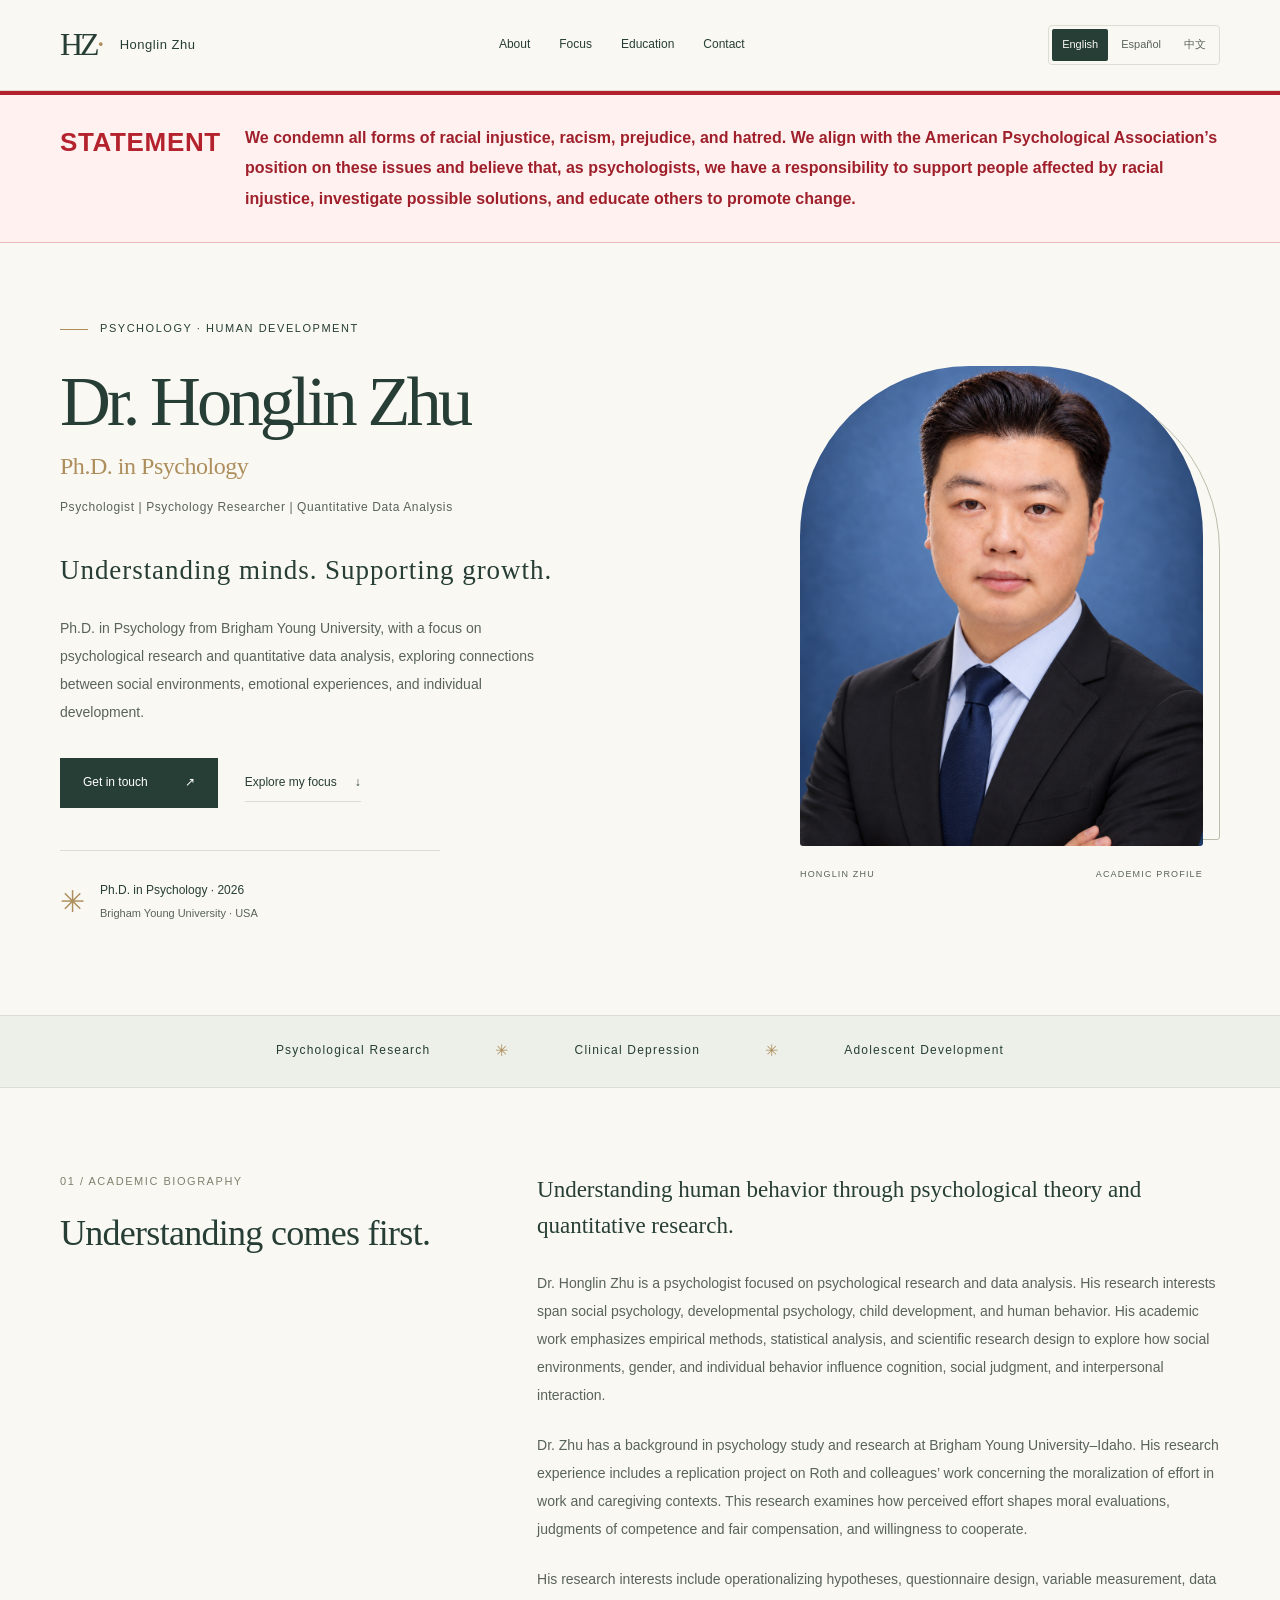
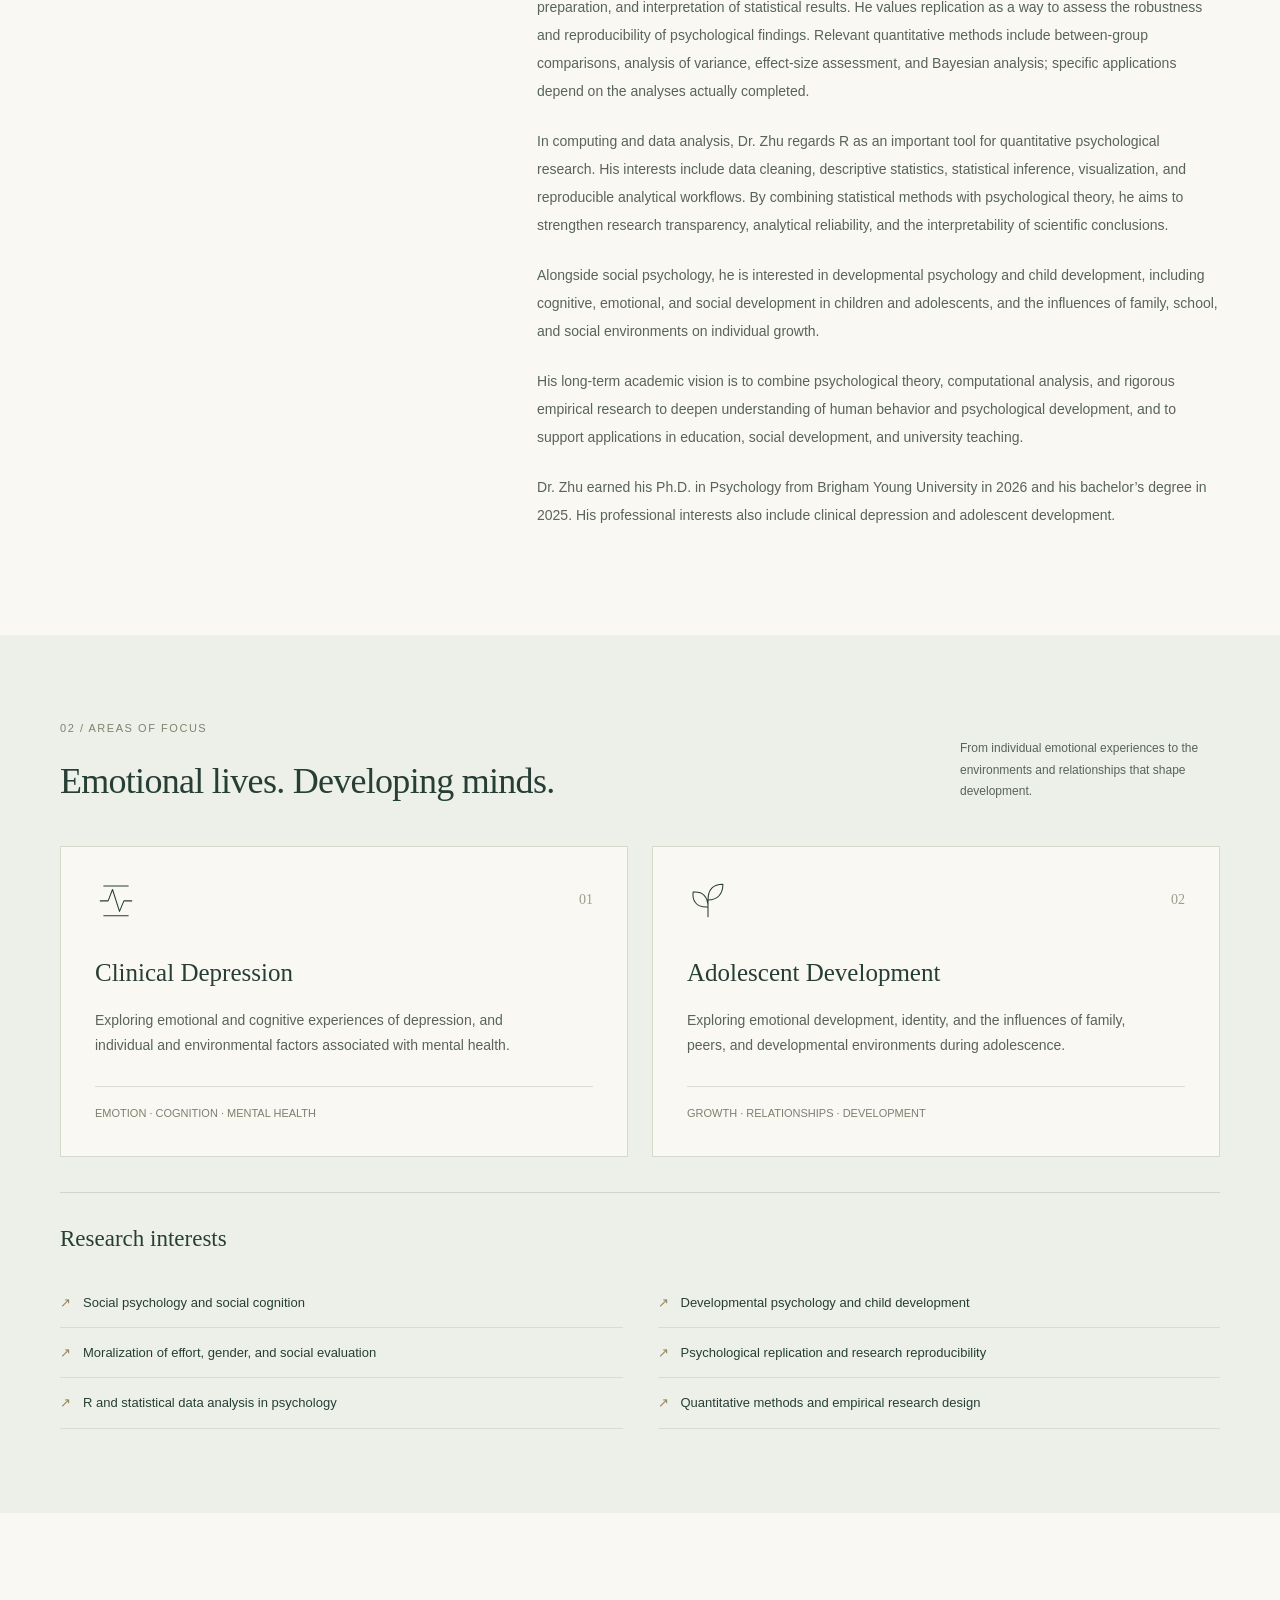
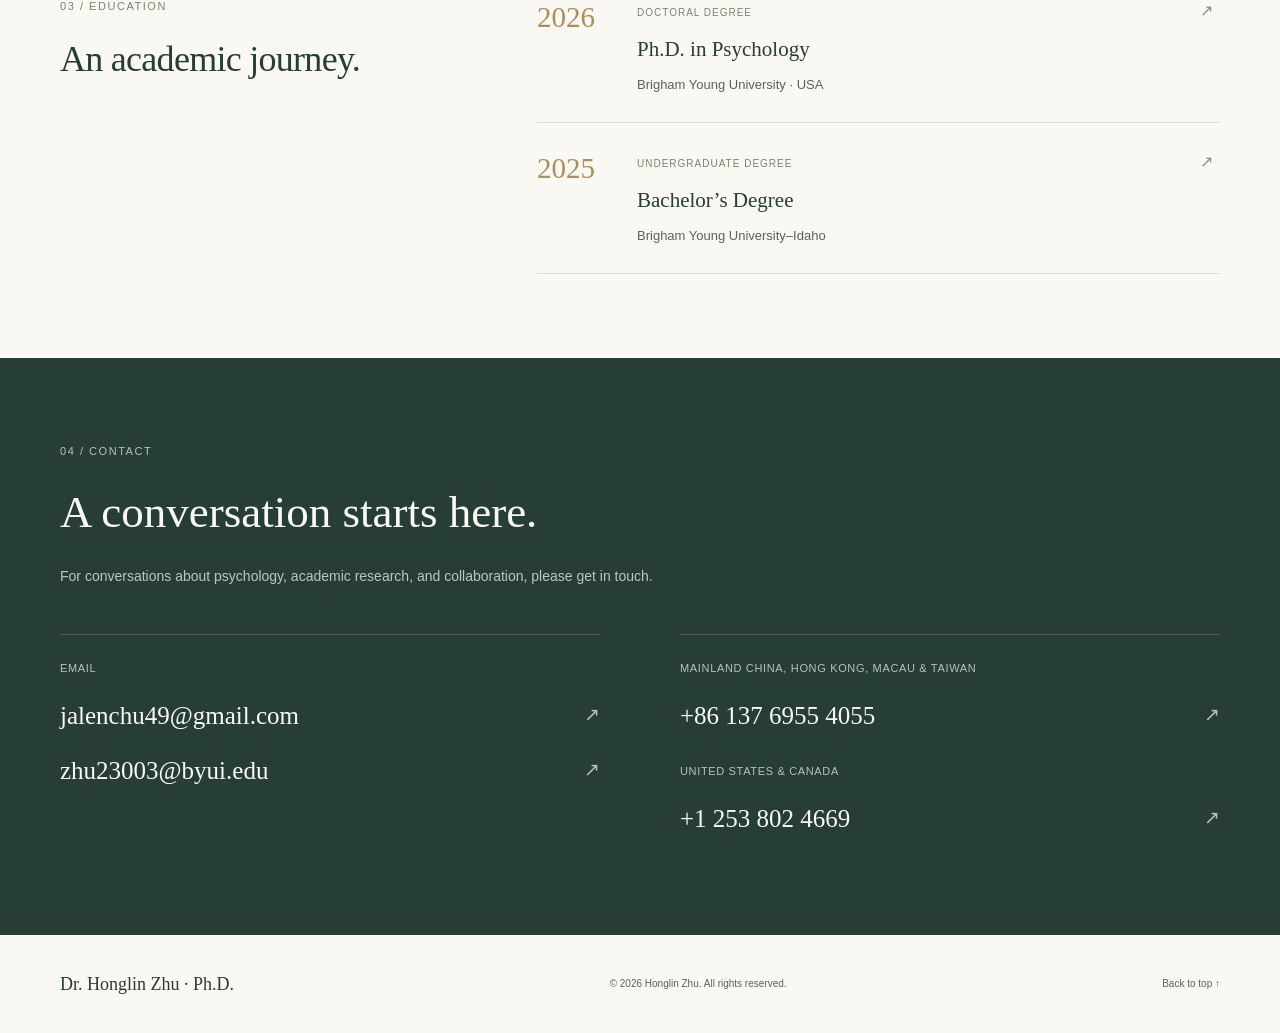
==== commit 796e356b: "Refresh cached assets and emphasize full statement with English default" ====
--- a/index.html
+++ b/index.html
@@ -3,7 +3,7 @@
 <head>
 <meta charset="utf-8"><meta name="viewport" content="width=device-width, initial-scale=1"><meta name="theme-color" content="#263e35">
 <meta name="description" content="Dr. Honglin Zhu, Ph.D. in Psychology, Brigham Young University. Psychological research, clinical depression, adolescent development and quantitative data analysis.">
-<title>Dr. Honglin Zhu, Ph.D. | Psychology</title><link rel="icon" href="favicon.svg" type="image/svg+xml"><link rel="stylesheet" href="style.css"><script src="app.js" defer></script>
+<title>Dr. Honglin Zhu, Ph.D. | Psychology</title><link rel="icon" href="favicon.svg" type="image/svg+xml"><link rel="stylesheet" href="style.css?v=20261024-2"><script src="app.js?v=20261024-2" defer></script>
 </head>
 <body>
 <a class="skip-link" href="#main" data-i18n="skip">Skip to content</a>
--- a/style.css
+++ b/style.css
@@ -7,3 +7,9 @@
 .statement{background:#e9ede4;border-bottom:1px solid var(--line);padding-block:22px}.statement .container{display:grid;grid-template-columns:160px 1fr;gap:25px;align-items:start}.statement .eyebrow{margin:0;color:#b4232d;font-size:20px;font-weight:750;line-height:1.5;letter-spacing:.04em}.statement p:last-child{margin:0;font-size:12px;line-height:1.9;color:#53614f}.roles{font-size:12px;color:var(--text);letter-spacing:.05em;margin:-10px 0 27px}.research-directions{margin-top:35px;border-top:1px solid #d0d7c8;padding-top:25px}.research-directions h3{font-family:var(--serif);font-weight:400;font-size:23px;margin:0 0 18px}.research-directions ul{list-style:none;padding:0;margin:0;display:grid;grid-template-columns:1fr 1fr;gap:0 35px}.research-directions li{padding:13px 0;border-bottom:1px solid #d7ddcf;font-size:13px;display:flex;gap:12px}.research-directions li:before{content:'↗';color:#9a8359}.degree{font-size:24px;letter-spacing:-.02em}.about-content p{margin-bottom:22px}@media(max-width:650px){.statement{padding-block:18px}.statement .container{grid-template-columns:1fr;gap:8px}.statement p:last-child{font-size:11px}.research-directions ul{grid-template-columns:1fr}h1{font-size:48px}.degree{font-size:22px}.roles{font-size:11px}}
 
 @media(max-width:380px){.brand-name{display:none}}
+
+/* Prominent statement in every language. */
+.statement{background:#fff1f0;border-top:4px solid #b4232d;border-bottom:1px solid #e8b9b9;padding-block:28px}
+.statement .eyebrow{color:#b4232d;font-size:26px;font-weight:800;letter-spacing:.025em}
+.statement p:last-child{color:#9f202b;font-size:16px;font-weight:550;line-height:1.9}
+@media(max-width:650px){.statement{padding-block:22px}.statement .eyebrow{font-size:24px}.statement p:last-child{font-size:15px}}
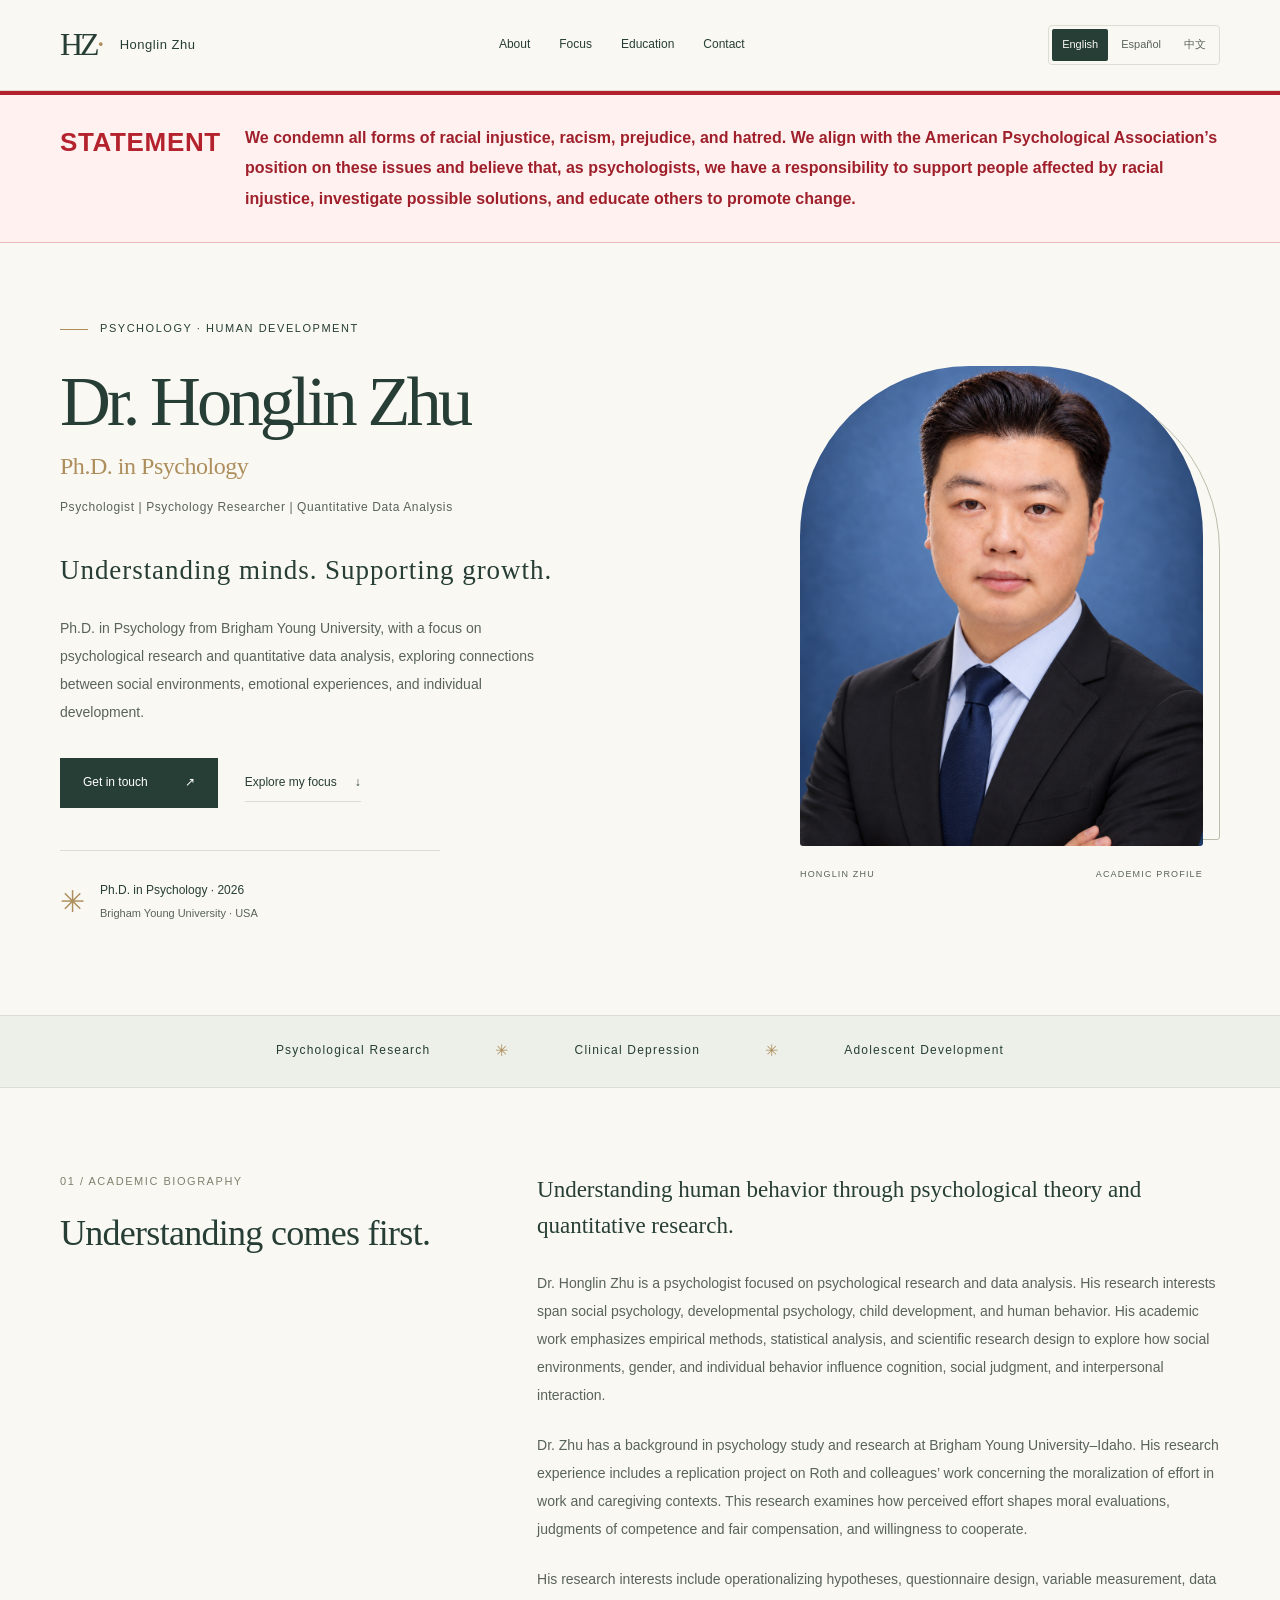
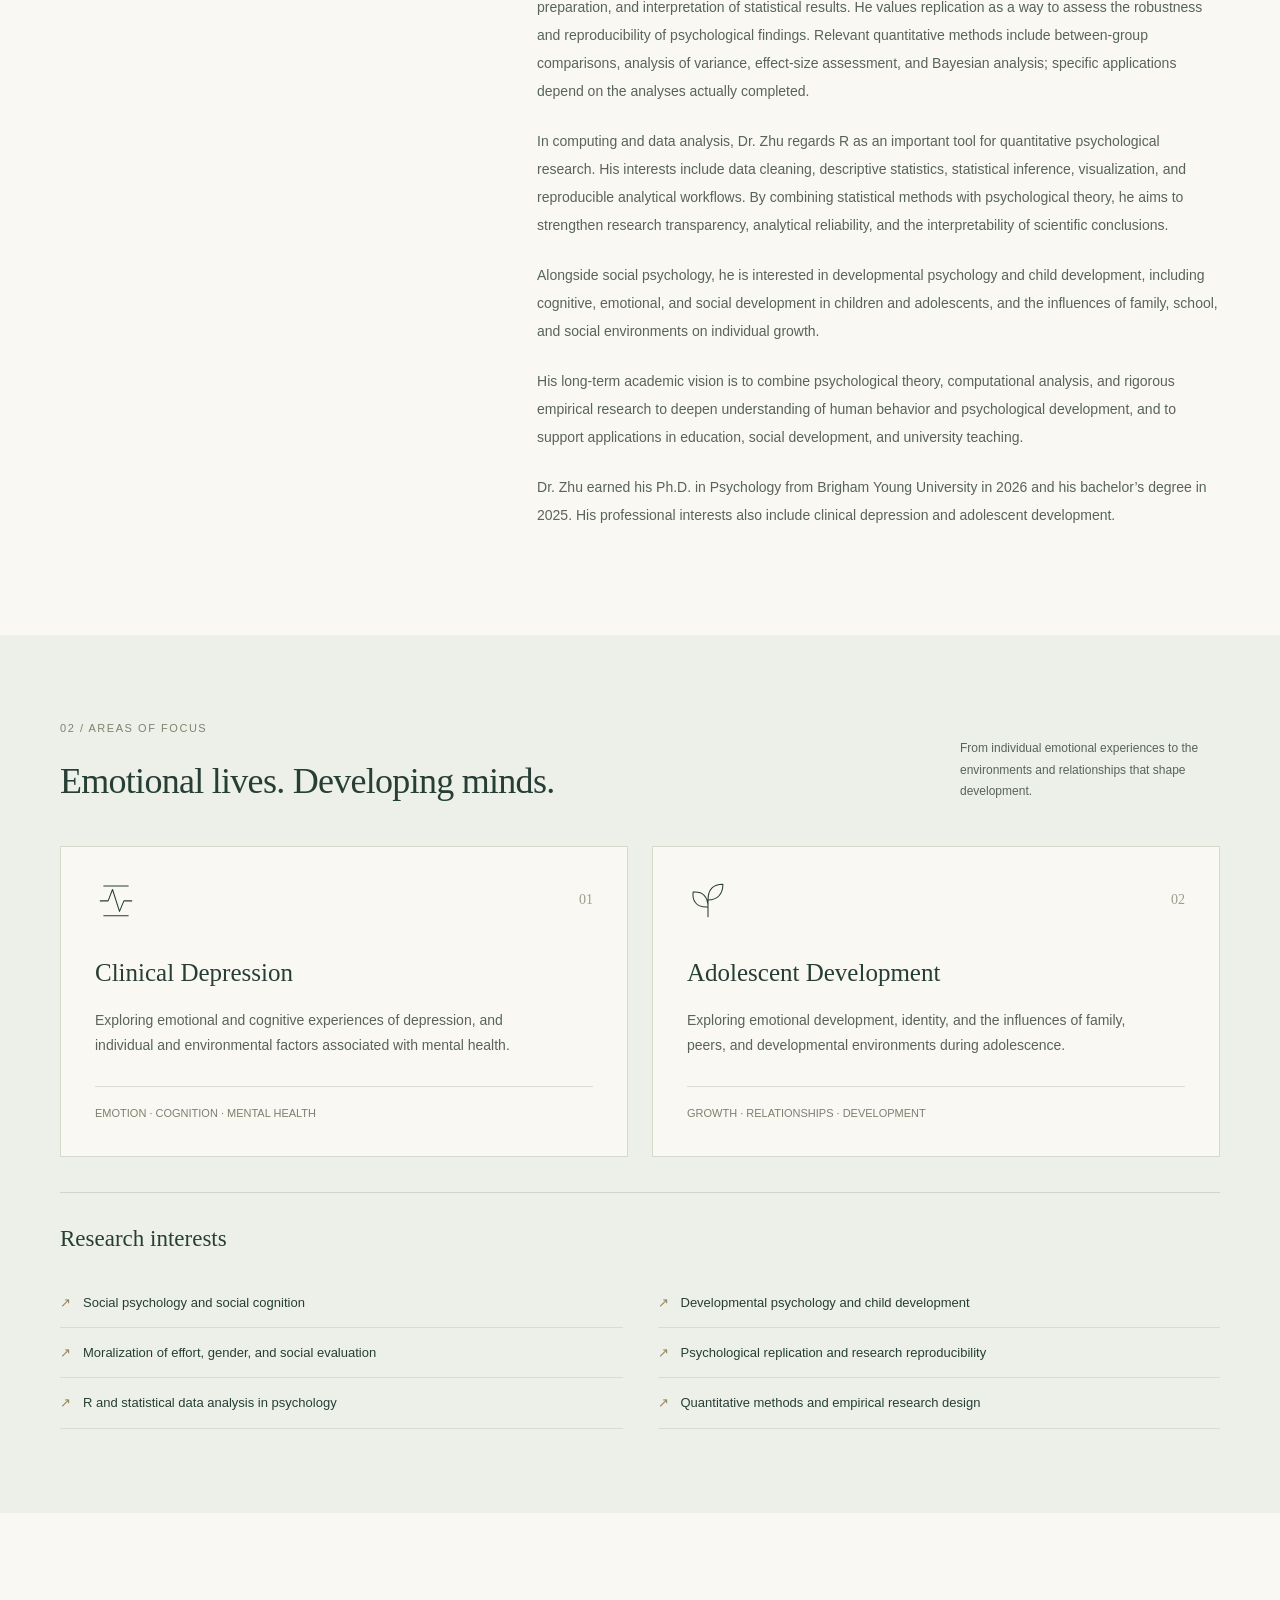
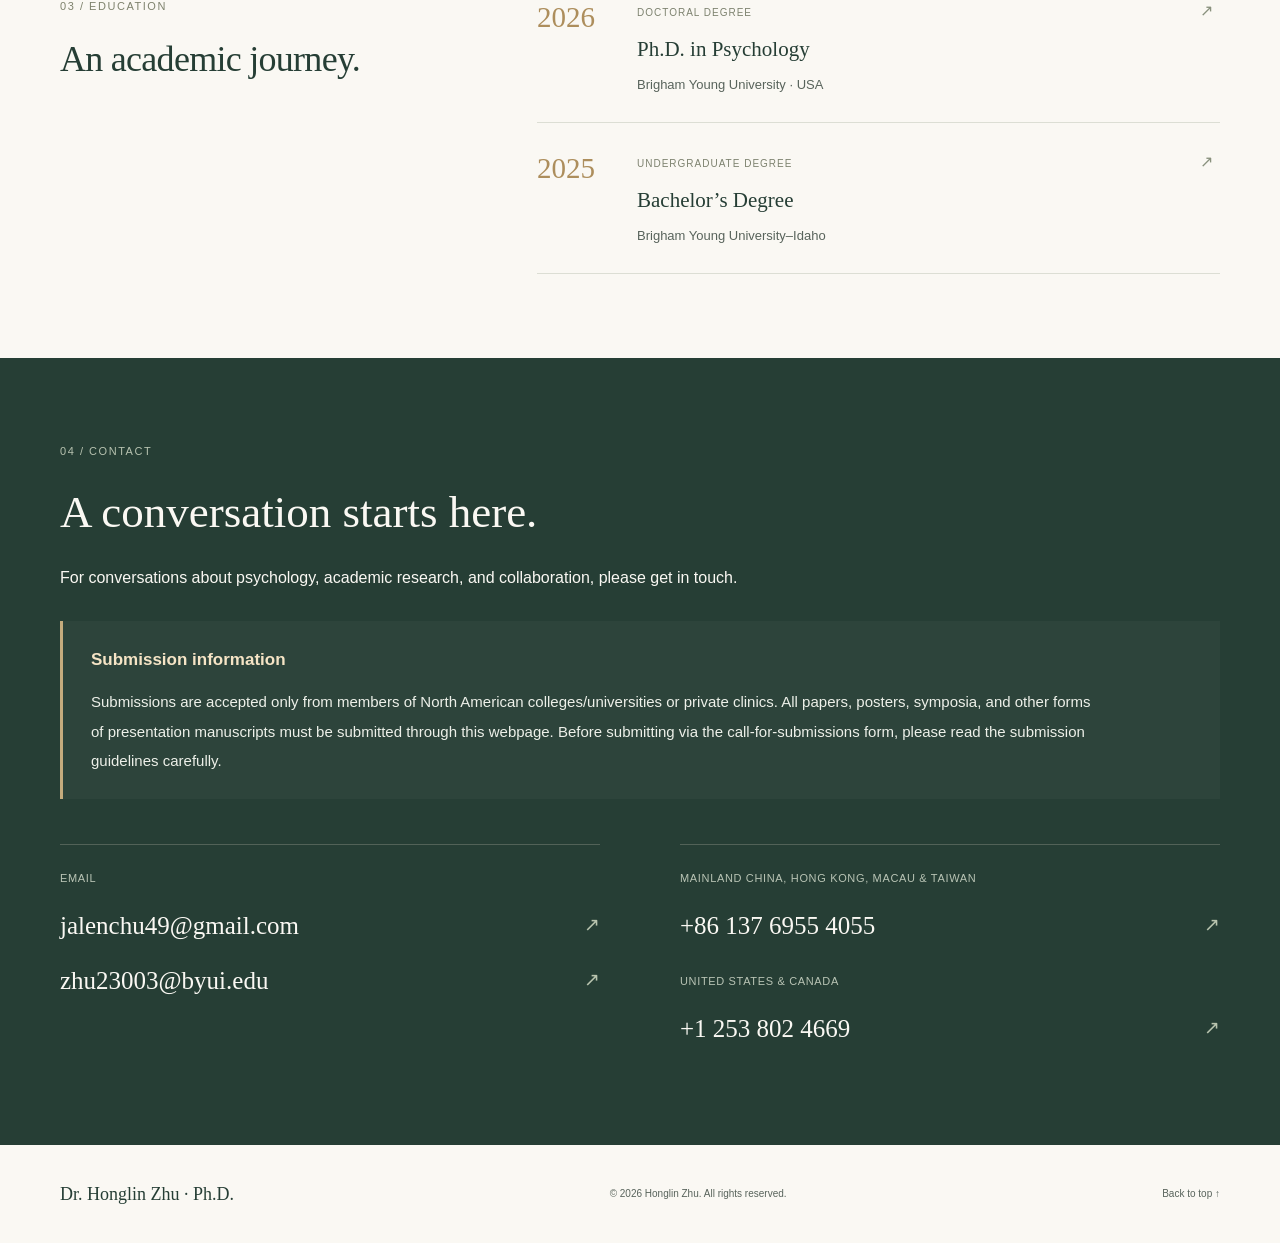
==== commit 044d343d: "Add trilingual submission information to contact section" ====
--- a/index.html
+++ b/index.html
@@ -3,7 +3,7 @@
 <head>
 <meta charset="utf-8"><meta name="viewport" content="width=device-width, initial-scale=1"><meta name="theme-color" content="#263e35">
 <meta name="description" content="Dr. Honglin Zhu, Ph.D. in Psychology, Brigham Young University. Psychological research, clinical depression, adolescent development and quantitative data analysis.">
-<title>Dr. Honglin Zhu, Ph.D. | Psychology</title><link rel="icon" href="favicon.svg" type="image/svg+xml"><link rel="stylesheet" href="style.css?v=20261024-2"><script src="app.js?v=20261024-2" defer></script>
+<title>Dr. Honglin Zhu, Ph.D. | Psychology</title><link rel="icon" href="favicon.svg" type="image/svg+xml"><link rel="stylesheet" href="style.css?v=20261024-3"><script src="app.js?v=20261024-3" defer></script>
 </head>
 <body>
 <a class="skip-link" href="#main" data-i18n="skip">Skip to content</a>
@@ -32,7 +32,7 @@
 <article class="education-item"><span class="year">2026</span><div><span class="education-tag" data-i18n="doctoralTag">DOCTORAL DEGREE</span><h3 data-i18n="doctoralDegree">Ph.D. in Psychology</h3><p data-i18n="doctoralSchool">Brigham Young University · USA</p></div><span class="education-mark" aria-hidden="true">↗</span></article>
 <article class="education-item"><span class="year">2025</span><div><span class="education-tag" data-i18n="bachelorTag">UNDERGRADUATE DEGREE</span><h3 data-i18n="bachelorDegree">Bachelor’s Degree</h3><p data-i18n="bachelorNote">Brigham Young University–Idaho</p></div><span class="education-mark" aria-hidden="true">↗</span></article>
 </div></section>
-<section class="contact-section" id="contact"><div class="container section"><div class="contact-intro"><p class="eyebrow" data-i18n="contactLabel">04 / CONTACT</p><h2 data-i18n="contactTitle">A conversation starts here.</h2><p data-i18n="contactIntro">For conversations about psychology, academic research, and collaboration, please get in touch.</p></div><div class="contact-grid">
+<section class="contact-section" id="contact"><div class="container section"><div class="contact-intro"><p class="eyebrow" data-i18n="contactLabel">04 / CONTACT</p><h2 data-i18n="contactTitle">A conversation starts here.</h2><p data-i18n="contactIntro">For conversations about psychology, academic research, and collaboration, please get in touch.</p><div class="submission-notice"><h3 data-i18n="submissionTitle">Submission information</h3><p data-i18n="submissionBody">Submissions are accepted only from members of North American colleges/universities or private clinics. All papers, posters, symposia, and other forms of presentation manuscripts must be submitted through this webpage. Before submitting via the call-for-submissions form, please read the submission guidelines carefully.</p></div></div><div class="contact-grid">
 <div class="contact-card"><span class="contact-type" data-i18n="emailLabel">EMAIL</span><a href="mailto:jalenchu49@gmail.com">jalenchu49@gmail.com <span aria-hidden="true">↗</span></a><a href="mailto:zhu23003@byui.edu">zhu23003@byui.edu <span aria-hidden="true">↗</span></a></div>
 <div class="contact-card"><span class="contact-type" data-i18n="asiaLabel">MAINLAND CHINA, HONG KONG, MACAU &amp; TAIWAN</span><a href="tel:+8613769554055">+86 137 6955 4055 <span aria-hidden="true">↗</span></a><span class="contact-type region" data-i18n="americaLabel">UNITED STATES &amp; CANADA</span><a href="tel:+12538024669">+1 253 802 4669 <span aria-hidden="true">↗</span></a></div>
 </div></div></section>
--- a/style.css
+++ b/style.css
@@ -13,3 +13,5 @@
 .statement .eyebrow{color:#b4232d;font-size:26px;font-weight:800;letter-spacing:.025em}
 .statement p:last-child{color:#9f202b;font-size:16px;font-weight:550;line-height:1.9}
 @media(max-width:650px){.statement{padding-block:22px}.statement .eyebrow{font-size:24px}.statement p:last-child{font-size:15px}}
+
+.submission-notice{margin-top:28px;padding:24px 28px;border-left:3px solid #c4ab7d;background:#ffffff08}.submission-notice h3{font-size:17px;font-weight:650;margin:0 0 12px;color:#f5e4c5}.contact-intro .submission-notice p:last-child{color:#edf0e9;font-size:15px;line-height:1.95;margin:0;max-width:1000px}@media(max-width:650px){.submission-notice{padding:20px;margin-top:24px}.contact-intro .submission-notice p:last-child{font-size:14px}}
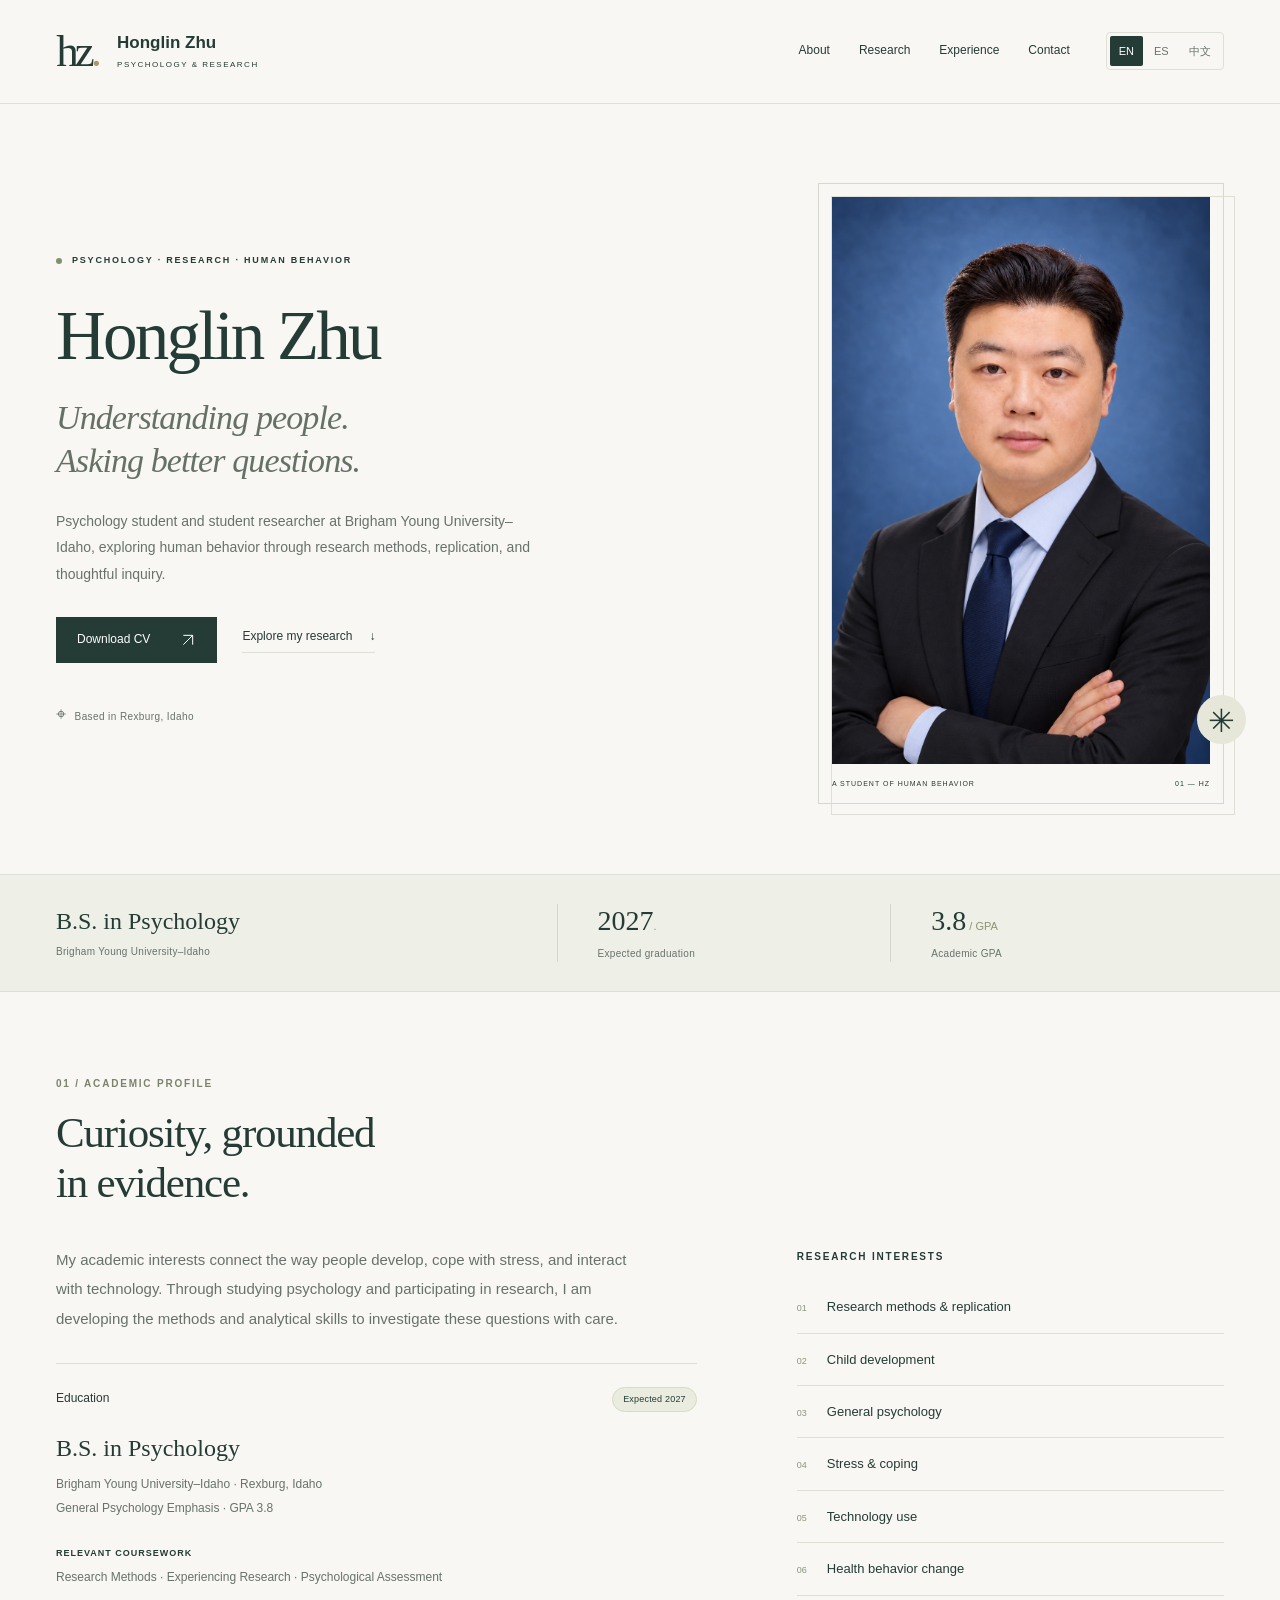
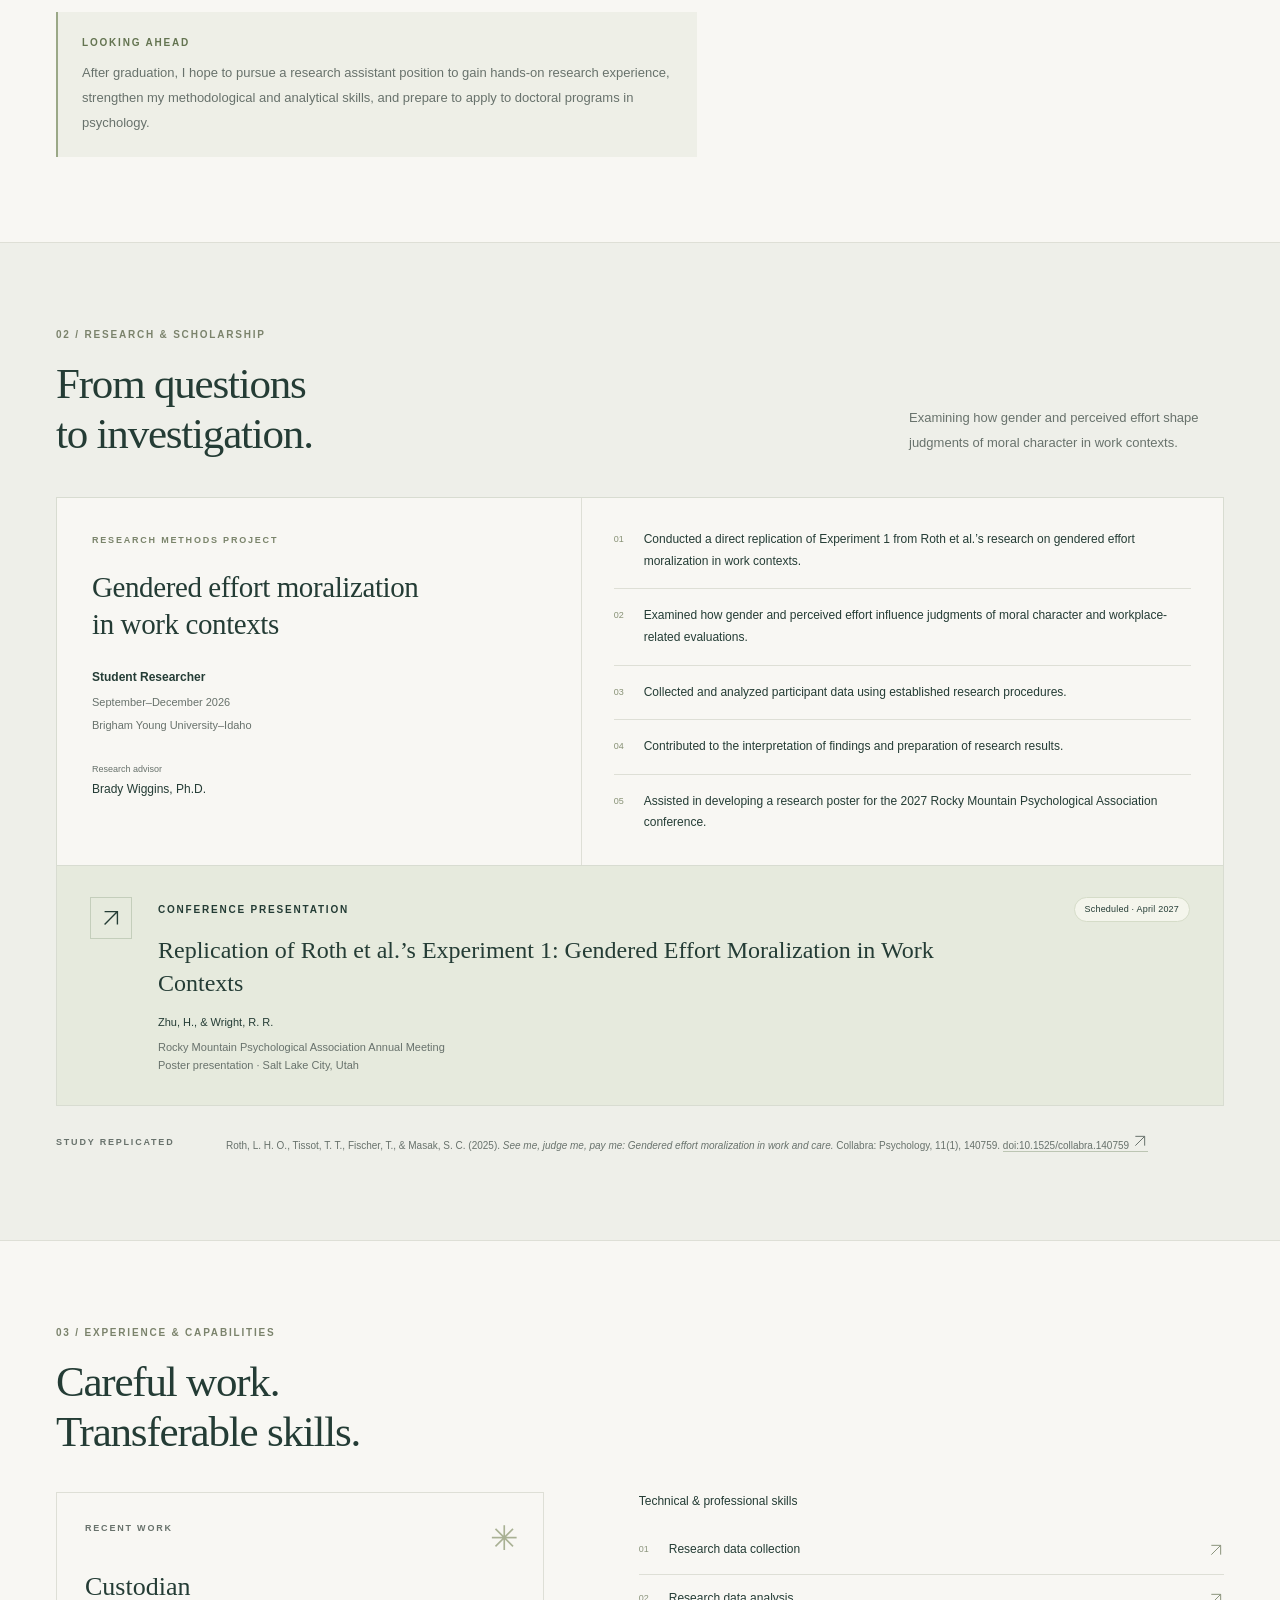
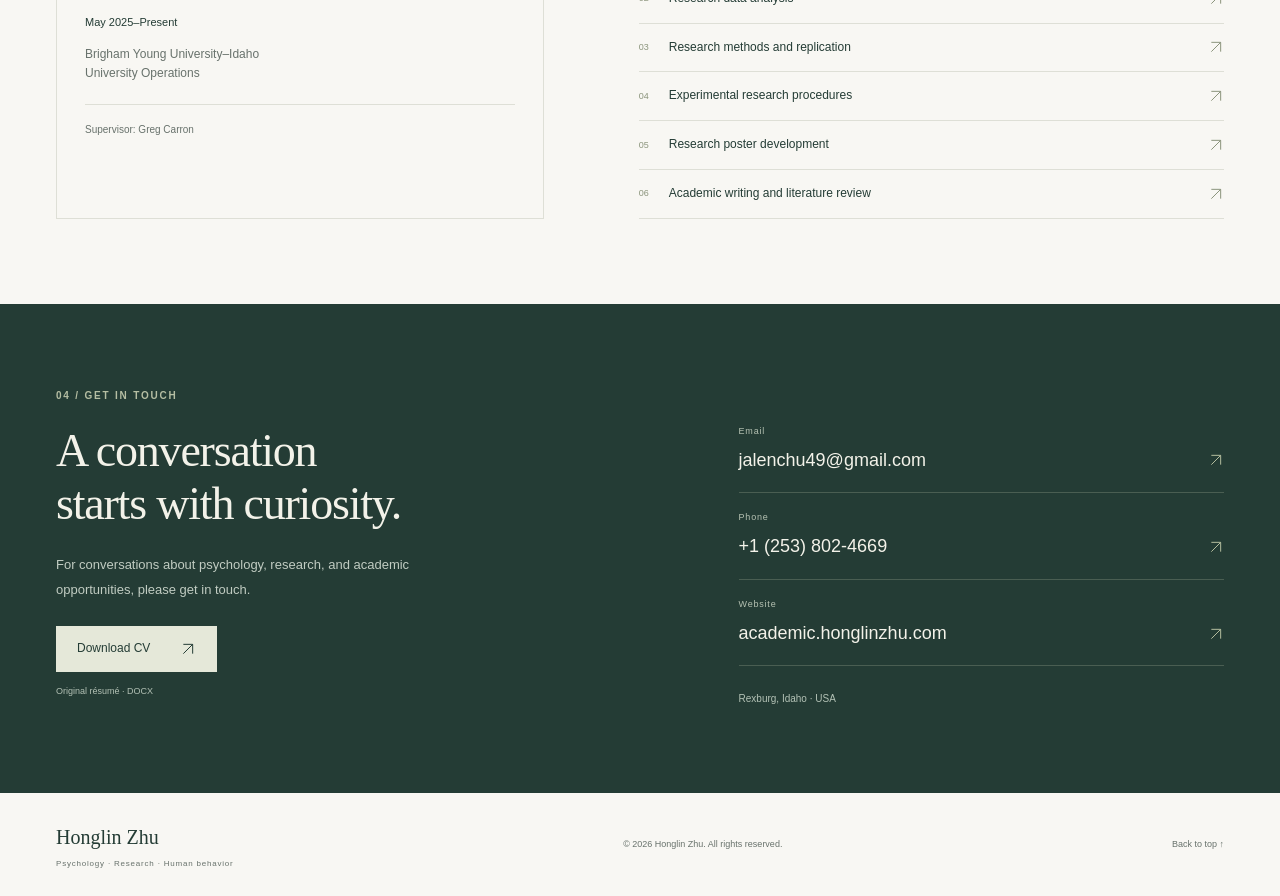
==== commit a4eb5a81: "Publish trilingual psychology profile at academic.honglinzhu.com" ====
--- a/index.html
+++ b/index.html
@@ -1,42 +1,17 @@
 <!doctype html>
 <html lang="en">
 <head>
-<meta charset="utf-8"><meta name="viewport" content="width=device-width, initial-scale=1"><meta name="theme-color" content="#263e35">
-<meta name="description" content="Dr. Honglin Zhu, Ph.D. in Psychology, Brigham Young University. Psychological research, clinical depression, adolescent development and quantitative data analysis.">
-<title>Dr. Honglin Zhu, Ph.D. | Psychology</title><link rel="icon" href="favicon.svg" type="image/svg+xml"><link rel="stylesheet" href="style.css?v=20261024-3"><script src="app.js?v=20261024-3" defer></script>
+<meta charset="utf-8"><meta name="viewport" content="width=device-width,initial-scale=1">
+<meta name="theme-color" content="#243c35">
+<meta name="description" content="Honglin Zhu — psychology student and student researcher at Brigham Young University–Idaho. Education, research, presentations and curriculum vitae.">
+<title>Honglin Zhu | Psychology & Research</title>
+<link rel="icon" href="favicon.svg" type="image/svg+xml">
+<link rel="stylesheet" href="style.css?v=20261026-3"><script src="app.js?v=20261026-3" defer></script>
 </head>
 <body>
-<a class="skip-link" href="#main" data-i18n="skip">Skip to content</a>
-<header class="site-header"><div class="container header-inner">
-<a class="brand" href="#home" aria-label="Honglin Zhu"><span class="monogram">HZ<span>·</span></span><span class="brand-name">Honglin Zhu</span></a>
-<nav aria-label="Main navigation" data-label="navLabel"><a href="#about" data-i18n="navAbout">About</a><a href="#focus" data-i18n="navFocus">Focus</a><a href="#education" data-i18n="navEducation">Education</a><a href="#contact" data-i18n="navContact">Contact</a></nav>
-<div class="languages" role="group" aria-label="Choose language / Elegir idioma / 选择语言"><button type="button" data-lang="en" lang="en" aria-pressed="true">English</button><button type="button" data-lang="es" lang="es" aria-pressed="false">Español</button><button type="button" data-lang="zh" lang="zh-CN" aria-pressed="false">中文</button></div>
-</div></header>
-<main id="main">
-<aside class="statement"><div class="container"><p class="eyebrow" data-i18n="statementLabel">STATEMENT</p><p data-i18n="statement">We condemn all forms of racial injustice, racism, prejudice, and hatred. We align with the American Psychological Association’s position on these issues and believe that, as psychologists, we have a responsibility to support people affected by racial injustice, investigate possible solutions, and educate others to promote change.</p></div></aside>
-<div class="container hero" id="home"><div class="hero-copy">
-<p class="eyebrow"><span class="small-line"></span><span data-i18n="eyebrow">PSYCHOLOGY · HUMAN DEVELOPMENT</span></p>
-<h1><span data-i18n="name">Dr. Honglin Zhu</span><span class="degree" data-i18n="nameSub">Ph.D. in Psychology</span></h1><p class="roles" data-i18n="roles">Psychologist | Psychology Researcher | Quantitative Data Analysis</p>
-<p class="hero-title" data-i18n="heroTitle">Understanding minds. Supporting growth.</p>
-<p class="hero-description" data-i18n="heroDescription">Ph.D. in Psychology from Brigham Young University, with a focus on psychological research and quantitative data analysis, exploring connections between social environments, emotional experiences, and individual development.</p>
-<div class="hero-actions"><a class="button" href="#contact"><span data-i18n="getInTouch">Get in touch</span><span aria-hidden="true">↗</span></a><a class="text-link" href="#focus"><span data-i18n="explore">Explore my focus</span><span aria-hidden="true">↓</span></a></div>
-<div class="hero-credential"><span class="credential-icon" aria-hidden="true">✳</span><div><span data-i18n="credential">Ph.D. in Psychology · 2026</span><small data-i18n="university">Brigham Young University · USA</small></div></div>
-</div><figure class="portrait-frame"><div class="photo-outline" aria-hidden="true"></div><img src="portrait.png" width="1024" height="1536" alt="Honglin Zhu 的个人肖像" data-alt="portraitAlt" fetchpriority="high"><figcaption><span>HONGLIN ZHU</span><span data-i18n="portraitCaption">ACADEMIC PROFILE</span></figcaption></figure></div>
-<div class="field-strip"><div class="container"><span data-i18n="stripOne">Psychological Research</span><span aria-hidden="true">✳</span><span data-i18n="stripTwo">Clinical Depression</span><span aria-hidden="true">✳</span><span data-i18n="stripThree">Adolescent Development</span></div></div>
-<section class="container section about" id="about"><div class="section-heading"><p class="eyebrow" data-i18n="aboutLabel">01 / ACADEMIC BIOGRAPHY</p><h2 data-i18n="aboutTitle">Understanding comes first.</h2></div><div class="about-content"><p class="large-copy" data-i18n="aboutLead">Understanding human behavior through psychological theory and quantitative research.</p><p data-i18n="bio1">Dr. Honglin Zhu is a psychologist focused on psychological research and data analysis. His research interests span social psychology, developmental psychology, child development, and human behavior. His academic work emphasizes empirical methods, statistical analysis, and scientific research design to explore how social environments, gender, and individual behavior influence cognition, social judgment, and interpersonal interaction.</p><p data-i18n="bio2">Dr. Zhu has a background in psychology study and research at Brigham Young University–Idaho. His research experience includes a replication project on Roth and colleagues’ work concerning the moralization of effort in work and caregiving contexts. This research examines how perceived effort shapes moral evaluations, judgments of competence and fair compensation, and willingness to cooperate.</p><p data-i18n="bio3">His research interests include operationalizing hypotheses, questionnaire design, variable measurement, data preparation, and interpretation of statistical results. He values replication as a way to assess the robustness and reproducibility of psychological findings. Relevant quantitative methods include between-group comparisons, analysis of variance, effect-size assessment, and Bayesian analysis; specific applications depend on the analyses actually completed.</p><p data-i18n="bio4">In computing and data analysis, Dr. Zhu regards R as an important tool for quantitative psychological research. His interests include data cleaning, descriptive statistics, statistical inference, visualization, and reproducible analytical workflows. By combining statistical methods with psychological theory, he aims to strengthen research transparency, analytical reliability, and the interpretability of scientific conclusions.</p><p data-i18n="bio5">Alongside social psychology, he is interested in developmental psychology and child development, including cognitive, emotional, and social development in children and adolescents, and the influences of family, school, and social environments on individual growth.</p><p data-i18n="bio6">His long-term academic vision is to combine psychological theory, computational analysis, and rigorous empirical research to deepen understanding of human behavior and psychological development, and to support applications in education, social development, and university teaching.</p><p data-i18n="bio7">Dr. Zhu earned his Ph.D. in Psychology from Brigham Young University in 2026 and his bachelor’s degree in 2025. His professional interests also include clinical depression and adolescent development.</p></div></section>
-<section class="focus-section" id="focus"><div class="container section"><div class="section-top"><div class="section-heading"><p class="eyebrow" data-i18n="focusLabel">02 / AREAS OF FOCUS</p><h2 data-i18n="focusTitle">Emotional lives. Developing minds.</h2></div><p class="section-note" data-i18n="focusNote">From individual emotional experiences to the environments and relationships that shape development.</p></div><div class="focus-grid">
-<article class="focus-card"><div class="card-top"><svg viewBox="0 0 48 48" fill="none" aria-hidden="true"><path d="M6 25h9l5-13 8 25 5-12h9M10 8h28M10 42h28"/></svg><span>01</span></div><h3 data-i18n="depressionTitle">Clinical Depression</h3><p data-i18n="depressionBody">Exploring emotional and cognitive experiences of depression, and individual and environmental factors associated with mental health.</p><span class="card-tag" data-i18n="depressionTag">EMOTION · COGNITION · MENTAL HEALTH</span></article>
-<article class="focus-card"><div class="card-top"><svg viewBox="0 0 48 48" fill="none" aria-hidden="true"><path d="M24 43V23M24 32C9 33 6 23 7 15c11-1 17 5 17 17ZM24 24c0-12 6-18 17-18 0 11-6 18-17 18Z"/></svg><span>02</span></div><h3 data-i18n="adolescentTitle">Adolescent Development</h3><p data-i18n="adolescentBody">Exploring emotional development, identity, and the influences of family, peers, and developmental environments during adolescence.</p><span class="card-tag" data-i18n="adolescentTag">GROWTH · RELATIONSHIPS · DEVELOPMENT</span></article>
-</div><div class="research-directions"><h3 data-i18n="researchHeading">Research interests</h3><ul><li data-i18n="research1">Social psychology and social cognition</li><li data-i18n="research2">Developmental psychology and child development</li><li data-i18n="research3">Moralization of effort, gender, and social evaluation</li><li data-i18n="research4">Psychological replication and research reproducibility</li><li data-i18n="research5">R and statistical data analysis in psychology</li><li data-i18n="research6">Quantitative methods and empirical research design</li></ul></div></div></section>
-<section class="container section education" id="education"><div class="section-heading"><p class="eyebrow" data-i18n="educationLabel">03 / EDUCATION</p><h2 data-i18n="educationTitle">An academic journey.</h2></div><div class="timeline">
-<article class="education-item"><span class="year">2026</span><div><span class="education-tag" data-i18n="doctoralTag">DOCTORAL DEGREE</span><h3 data-i18n="doctoralDegree">Ph.D. in Psychology</h3><p data-i18n="doctoralSchool">Brigham Young University · USA</p></div><span class="education-mark" aria-hidden="true">↗</span></article>
-<article class="education-item"><span class="year">2025</span><div><span class="education-tag" data-i18n="bachelorTag">UNDERGRADUATE DEGREE</span><h3 data-i18n="bachelorDegree">Bachelor’s Degree</h3><p data-i18n="bachelorNote">Brigham Young University–Idaho</p></div><span class="education-mark" aria-hidden="true">↗</span></article>
-</div></section>
-<section class="contact-section" id="contact"><div class="container section"><div class="contact-intro"><p class="eyebrow" data-i18n="contactLabel">04 / CONTACT</p><h2 data-i18n="contactTitle">A conversation starts here.</h2><p data-i18n="contactIntro">For conversations about psychology, academic research, and collaboration, please get in touch.</p><div class="submission-notice"><h3 data-i18n="submissionTitle">Submission information</h3><p data-i18n="submissionBody">Submissions are accepted only from members of North American colleges/universities or private clinics. All papers, posters, symposia, and other forms of presentation manuscripts must be submitted through this webpage. Before submitting via the call-for-submissions form, please read the submission guidelines carefully.</p></div></div><div class="contact-grid">
-<div class="contact-card"><span class="contact-type" data-i18n="emailLabel">EMAIL</span><a href="mailto:jalenchu49@gmail.com">jalenchu49@gmail.com <span aria-hidden="true">↗</span></a><a href="mailto:zhu23003@byui.edu">zhu23003@byui.edu <span aria-hidden="true">↗</span></a></div>
-<div class="contact-card"><span class="contact-type" data-i18n="asiaLabel">MAINLAND CHINA, HONG KONG, MACAU &amp; TAIWAN</span><a href="tel:+8613769554055">+86 137 6955 4055 <span aria-hidden="true">↗</span></a><span class="contact-type region" data-i18n="americaLabel">UNITED STATES &amp; CANADA</span><a href="tel:+12538024669">+1 253 802 4669 <span aria-hidden="true">↗</span></a></div>
-</div></div></section>
-</main>
-<footer><div class="container footer-inner"><a class="footer-name" href="#home" data-i18n="footerName">Dr. Honglin Zhu · Ph.D.</a><p>© <span id="year">2026</span> Honglin Zhu. <span data-i18n="rights">All rights reserved.</span></p><a href="#home" class="back-top"><span data-i18n="backTop">Back to top</span> ↑</a></div></footer>
-<noscript><p class="noscript">语言切换需要 JavaScript。Language switching requires JavaScript. Para cambiar de idioma, activa JavaScript.</p></noscript>
+<a class="skip" href="#main">Skip to content</a>
+<header class="header"><a class="wordmark" href="#home" aria-label="Honglin Zhu"><span class="monogram">hz<span>.</span></span><span>Honglin Zhu<small id="brand-sub">PSYCHOLOGY & RESEARCH</small></span></a><nav id="nav" aria-label="Main navigation"></nav><div class="languages" role="group" aria-label="Language"><button data-lang="en" aria-pressed="true">EN<span class="sr-only"> English</span></button><button data-lang="es" aria-pressed="false">ES<span class="sr-only"> Español</span></button><button data-lang="zh" aria-pressed="false">中文</button></div></header>
+<main id="main"></main>
+<footer id="footer"></footer>
+<noscript><p class="no-js">Honglin Zhu — B.S. in Psychology, expected 2027, Brigham Young University–Idaho. Enable JavaScript to view the multilingual profile. <a href="assets/Honglin_Zhu_Curriculum_Vitae.docx" download>Download curriculum vitae</a>.</p></noscript>
 </body></html>
--- a/style.css
+++ b/style.css
@@ -1,17 +1,4 @@
-:root{--paper:#faf8f3;--ink:#263e35;--text:#58635b;--line:#dcded4;--sage:#edf0e8;--gold:#ad8e5c;--serif:Georgia,'Times New Roman','Songti SC','Noto Serif CJK SC',serif}*{box-sizing:border-box}html{scroll-behavior:smooth;scroll-padding-top:110px}body{margin:0;background:var(--paper);color:var(--ink);font-family:-apple-system,BlinkMacSystemFont,'Segoe UI','PingFang SC','Microsoft YaHei',sans-serif;line-height:1.8;-webkit-font-smoothing:antialiased}a{color:inherit;text-decoration:none}button{font:inherit}a,button{-webkit-tap-highlight-color:transparent}a:focus-visible,button:focus-visible{outline:2px solid var(--gold);outline-offset:5px}a:hover{color:#897047}.container{width:min(1160px,calc(100% - 96px));margin-inline:auto}.site-header{border-bottom:1px solid var(--line);background:rgba(250,248,243,.96);position:sticky;top:0;z-index:20;backdrop-filter:blur(12px)}.header-inner{display:flex;align-items:center;justify-content:space-between;gap:24px;min-height:90px}.brand{display:flex;align-items:center;gap:18px;white-space:nowrap}.monogram{font-family:var(--serif);font-size:32px;letter-spacing:-3px}.monogram span{color:var(--gold)}.brand-name{font-size:13px;letter-spacing:.04em}nav{display:flex;gap:29px;font-size:12px}nav a{padding:12px 0}.languages{display:flex;gap:3px;border:1px solid var(--line);border-radius:4px;padding:3px}.languages button{border:0;background:none;font-size:11px;padding:6px 10px;color:var(--text);cursor:pointer;border-radius:2px}.languages button[aria-pressed=true]{background:var(--ink);color:var(--paper)}.hero{display:grid;grid-template-columns:1.22fr 1fr;align-items:center;gap:90px;padding-block:76px 86px}.eyebrow{display:flex;align-items:center;gap:12px;font-size:11px;font-weight:500;letter-spacing:.14em;margin:0 0 26px}.small-line{width:28px;height:1px;background:var(--gold)}h1{font-family:var(--serif);font-weight:400;letter-spacing:-.055em;font-size:clamp(48px,5.5vw,78px);line-height:1.05;margin:0 0 28px}.degree{display:block;font-size:31px;letter-spacing:0;color:var(--gold);margin-top:15px}.hero-title{font-family:var(--serif);font-size:27px;letter-spacing:.035em;margin:0 0 20px}.hero-description{font-size:14px;color:var(--text);max-width:480px;margin:0;line-height:2}.hero-actions{display:flex;align-items:center;flex-wrap:wrap;gap:27px;margin-top:32px}.button{background:var(--ink);color:#fff;display:inline-flex;gap:37px;padding:13px 22px;font-size:12px;border:1px solid var(--ink);transition:background .2s}.button:hover{background:#3d5849;color:#fff}.text-link{display:inline-flex;gap:18px;font-size:12px;border-bottom:1px solid var(--line);padding-block:8px}.hero-credential{display:flex;align-items:center;gap:15px;border-top:1px solid var(--line);margin-top:42px;padding-top:24px;font-size:12px;max-width:380px}.credential-icon{font-size:30px;color:var(--gold)}.hero-credential small{display:block;color:var(--text);font-size:11px;margin-top:2px}.portrait-frame{margin:0;position:relative;padding:0 17px 0 0;max-width:420px;justify-self:end;width:100%}.portrait-frame img{display:block;position:relative;width:100%;height:480px;object-fit:cover;object-position:50% 36%;border-radius:170px 170px 3px 3px}.photo-outline{position:absolute;inset:15px 0 42px 17px;border:1px solid #b8bea9;border-radius:170px 170px 3px 3px}.portrait-frame figcaption{display:flex;justify-content:space-between;gap:12px;font-size:9px;letter-spacing:.13em;padding-top:20px;color:var(--text)}.field-strip{border-block:1px solid var(--line);background:var(--sage)}.field-strip .container{display:flex;justify-content:center;align-items:center;gap:65px;padding-block:21px;font-size:12px;letter-spacing:.1em}.field-strip [aria-hidden]{color:var(--gold);font-size:16px}.section{padding-block:84px}.about,.education{display:grid;grid-template-columns:.85fr 1.5fr;gap:90px}.section-heading h2{font-family:var(--serif);font-size:clamp(26px,3vw,36px);font-weight:400;line-height:1.5;letter-spacing:-.02em;margin:0}.section-heading .eyebrow{color:#7e826d;margin-bottom:15px}.about-content p{font-size:14px;color:var(--text);margin:0 0 18px;line-height:2}.about-content .large-copy{font-family:var(--serif);font-size:23px;line-height:1.6;color:var(--ink);margin-bottom:24px}.focus-section{background:var(--sage)}.section-top{display:flex;justify-content:space-between;align-items:flex-end;gap:40px;margin-bottom:38px}.section-note{font-size:12px;color:var(--text);max-width:260px;margin:0 0 5px}.focus-grid{display:grid;grid-template-columns:1fr 1fr;gap:24px}.focus-card{border:1px solid #d5dacc;background:var(--paper);padding:32px 34px}.card-top{display:flex;align-items:center;justify-content:space-between;margin-bottom:29px}.card-top svg{width:42px;height:42px;stroke:var(--ink);stroke-width:1.2;stroke-linecap:round;stroke-linejoin:round}.card-top>span{color:#9c9e8d;font-family:var(--serif);font-size:14px}.focus-card h3{font-family:var(--serif);font-size:25px;font-weight:400;margin:0 0 13px}.focus-card p{font-size:14px;color:var(--text);margin:0 0 28px;max-width:440px}.card-tag{border-top:1px solid var(--line);display:block;padding-top:17px;font-size:11px;color:#7c806d}.education-item{display:grid;grid-template-columns:76px 1fr 20px;gap:24px;padding-block:25px;border-bottom:1px solid var(--line)}.education-item:first-child{padding-top:0}.year{font-family:var(--serif);font-size:29px;line-height:1.4;color:var(--gold)}.education-tag{font-size:10px;color:#7d826f;letter-spacing:.1em}.education-item h3{font-size:21px;font-family:var(--serif);font-weight:400;margin:5px 0}.education-item p{font-size:13px;color:var(--text);margin:0}.education-mark{color:#89917d}.contact-section{background:var(--ink);color:var(--paper)}.contact-intro .eyebrow{color:#b7c2b0;margin-bottom:17px}.contact-intro h2{font-family:var(--serif);font-size:clamp(30px,4vw,45px);font-weight:400;line-height:1.5;margin:0 0 18px}.contact-intro p:last-child{color:#bdc8bd;font-size:14px;margin:0}.contact-grid{display:grid;grid-template-columns:1fr 1fr;gap:80px;margin-top:45px}.contact-card{border-top:1px solid #526258;padding-top:24px;min-width:0}.contact-type{display:block;font-size:11px;letter-spacing:.06em;color:#b9c4b5;margin-bottom:14px}.contact-card a{display:flex;align-items:center;justify-content:space-between;gap:15px;font-family:var(--serif);font-size:clamp(17px,2vw,25px);margin-bottom:10px;overflow-wrap:anywhere}.contact-card a:hover{color:#d2bf98}.contact-card a span{font-size:19px;color:#b8c3ae}.region{margin-top:24px}.footer-inner{display:flex;align-items:center;justify-content:space-between;gap:24px;padding-block:30px}.footer-name{font-family:var(--serif);font-size:18px}.footer-name span{color:#868774;font-size:13px}.footer-inner p,.back-top{font-size:10px;color:var(--text)}.skip-link{position:fixed;left:15px;top:-70px;padding:12px;background:var(--ink);color:white;z-index:40}.skip-link:focus{top:12px}.noscript{text-align:center;padding:15px;font-size:12px}
-@media(min-width:1500px){.hero{padding-block:100px}.portrait-frame img{height:520px}}
-@media(max-width:1000px){.container{width:calc(100% - 56px)}.hero{gap:45px}.header-inner{gap:15px}nav{gap:16px}.brand-name{display:none}.about,.education{gap:45px}.portrait-frame img{height:440px}.field-strip .container{gap:32px}.contact-grid{gap:40px}}
-@media(max-width:650px){html{scroll-padding-top:130px}.container{width:calc(100% - 40px)}.header-inner{min-height:100px;flex-wrap:wrap;gap:0;padding-block:10px}.brand{order:0}.monogram{font-size:27px}.brand-name{display:inline;font-size:12px}nav{order:2;flex-basis:100%;justify-content:space-between;gap:8px;font-size:11px}nav a{padding:8px 0 0}.languages{order:1}.languages button{padding:4px 9px}.hero{grid-template-columns:1fr;gap:36px;padding-block:42px 40px}.eyebrow{font-size:10px;margin-bottom:22px}h1{font-size:57px;margin-bottom:24px}.degree{font-size:26px;margin-top:10px}.hero-title{font-size:25px}.hero-description{font-size:13px}.hero-actions{gap:24px;margin-top:25px}.hero-credential{margin-top:30px;padding-top:18px;max-width:none}.portrait-frame{justify-self:center;max-width:340px;padding-right:12px}.portrait-frame img{height:390px}.photo-outline{inset:12px 0 39px 12px}.field-strip .container{gap:14px;font-size:10px;letter-spacing:0;padding-block:17px}.field-strip [aria-hidden]{font-size:12px}.section{padding-block:52px}.about,.education{grid-template-columns:1fr;gap:28px}.about-content .large-copy{font-size:21px}.about-content p{font-size:13px}.section-top{display:block;margin-bottom:26px}.section-note{max-width:none;margin-top:18px}.focus-grid{grid-template-columns:1fr;gap:16px}.focus-card{padding:26px}.card-top{margin-bottom:20px}.focus-card h3{font-size:24px}.focus-card p{font-size:13px}.education-item{grid-template-columns:65px 1fr 15px;gap:16px}.contact-grid{grid-template-columns:1fr;gap:24px;margin-top:30px}.contact-card a{font-size:23px}.contact-intro p:last-child{font-size:13px}.footer-inner{flex-wrap:wrap;gap:10px;padding-block:25px}.footer-inner p{order:2;flex-basis:100%;margin:4px 0 0}.footer-name{font-size:17px}}
-@media(prefers-reduced-motion:reduce){html{scroll-behavior:auto}*{transition:none!important}}
-@media print{.site-header,.hero-actions,.back-top{display:none}body{background:white;color:#222}.container{width:100%}.section{padding-block:25px}.hero{padding-block:20px;gap:30px;grid-template-columns:1fr 220px}.portrait-frame img{height:280px}.contact-section{background:white;color:#222}.contact-type,.contact-intro p:last-child,.contact-card a span{color:#555}.focus-grid{grid-template-columns:1fr 1fr}.contact-grid{grid-template-columns:1fr 1fr}.focus-card{break-inside:avoid}a{color:inherit}}
-.statement{background:#e9ede4;border-bottom:1px solid var(--line);padding-block:22px}.statement .container{display:grid;grid-template-columns:160px 1fr;gap:25px;align-items:start}.statement .eyebrow{margin:0;color:#b4232d;font-size:20px;font-weight:750;line-height:1.5;letter-spacing:.04em}.statement p:last-child{margin:0;font-size:12px;line-height:1.9;color:#53614f}.roles{font-size:12px;color:var(--text);letter-spacing:.05em;margin:-10px 0 27px}.research-directions{margin-top:35px;border-top:1px solid #d0d7c8;padding-top:25px}.research-directions h3{font-family:var(--serif);font-weight:400;font-size:23px;margin:0 0 18px}.research-directions ul{list-style:none;padding:0;margin:0;display:grid;grid-template-columns:1fr 1fr;gap:0 35px}.research-directions li{padding:13px 0;border-bottom:1px solid #d7ddcf;font-size:13px;display:flex;gap:12px}.research-directions li:before{content:'↗';color:#9a8359}.degree{font-size:24px;letter-spacing:-.02em}.about-content p{margin-bottom:22px}@media(max-width:650px){.statement{padding-block:18px}.statement .container{grid-template-columns:1fr;gap:8px}.statement p:last-child{font-size:11px}.research-directions ul{grid-template-columns:1fr}h1{font-size:48px}.degree{font-size:22px}.roles{font-size:11px}}
+:root{--paper:#f8f7f3;--ink:#243c35;--muted:#68726c;--line:#dedfd6;--accent:#a49a6c;--serif:Georgia,'Times New Roman','Noto Serif SC',serif;--sans:Arial,'Helvetica Neue','PingFang SC','Microsoft YaHei',sans-serif}*{box-sizing:border-box}html{scroll-behavior:smooth;scroll-padding-top:105px}body{margin:0;background:var(--paper);color:var(--ink);font-family:var(--sans);font-size:15px;line-height:1.65}a{color:inherit;text-decoration:none}button{font:inherit}button,a{-webkit-tap-highlight-color:transparent}a:focus-visible,button:focus-visible{outline:2px solid #a78d45;outline-offset:5px}button{cursor:pointer}h1,h2,h3,h4,p,figure{margin:0}::selection{background:#d8dec9} .wrap{max-width:1180px;width:calc(100% - 112px);margin:auto}.header{padding:22px 4.4%;display:flex;align-items:center;gap:36px;border-bottom:1px solid var(--line);position:sticky;top:0;background:rgba(248,247,243,.97);z-index:20}.wordmark{display:flex;align-items:center;gap:14px;font-size:17px;font-weight:600;line-height:1.3}.monogram{font-family:var(--serif);font-size:45px;font-weight:400;letter-spacing:-4px;padding-right:5px}.monogram>span{color:var(--accent)}.wordmark small{display:block;font-size:8px;letter-spacing:1.5px;font-weight:400;margin-top:6px}.header nav{display:flex;margin-left:auto;gap:29px;font-size:12px}.header nav a{position:relative}.header nav a:hover{color:#887b4c}.languages{display:flex;border:1px solid var(--line);padding:3px;gap:2px;border-radius:4px}.languages button{border:0;background:transparent;color:var(--muted);font-size:11px;padding:5px 9px;border-radius:2px;min-height:30px}.languages [aria-pressed=true]{background:var(--ink);color:white}.hero{display:grid;grid-template-columns:1.25fr .75fr;gap:85px;align-items:center;padding-top:75px;padding-bottom:70px;min-height:690px}.eyebrow{font-size:10px;letter-spacing:1.8px;line-height:1.7;font-weight:600;text-transform:uppercase}.hero .eyebrow{display:flex;align-items:center;gap:10px;margin-bottom:30px;font-size:9px}.dot{width:6px;height:6px;background:#82916d;border-radius:50%;flex-shrink:0}h1{font-family:var(--serif);font-weight:400;font-size:69px;line-height:1.12;letter-spacing:-2.8px}h1>span{display:block;font-size:34px;line-height:1.28;letter-spacing:-.9px;margin-top:20px;font-style:italic;color:#667166}.intro{max-width:480px;color:var(--muted);line-height:1.9;font-size:14px;margin-top:25px}.actions{display:flex;align-items:center;gap:25px;margin-top:30px}.button{display:inline-flex;align-items:center;justify-content:space-between;gap:30px;background:var(--ink);color:white;padding:13px 21px;font-size:12px;transition:background .2s,transform .2s}.button:hover{background:#38594c;transform:translateY(-2px)}.button span{font-size:18px;line-height:1}.text-link{font-size:12px;display:flex;gap:17px;align-items:center;border-bottom:1px solid var(--line);padding-bottom:5px}.location{font-size:10px;color:var(--muted);margin-top:37px;letter-spacing:.4px}.location>span{font-size:18px;margin-right:5px}.portrait{position:relative;margin:4px 0 0;padding:13px;border:1px solid #d5d8cd}.portrait:before{content:'';position:absolute;inset:12px -12px -12px 12px;border:1px solid #e0dfd5;z-index:-1}.portrait figcaption{display:flex;justify-content:space-between;font-size:7px;letter-spacing:1px;padding:14px 0 1px;gap:8px}.portrait-corner{position:absolute;right:-23px;bottom:59px;width:49px;height:49px;background:#e7e7d9;display:grid;place-items:center;border-radius:50%;font-size:32px}.facts{background:#eeefe7;border-top:1px solid var(--line);border-bottom:1px solid var(--line)}.fact-grid{display:grid;grid-template-columns:1.5fr 1fr 1fr;padding:29px 0}.fact-grid>div{display:flex;flex-direction:column;border-left:1px solid #d4d8cc;padding-left:40px}.fact-grid>div:first-child{border:0;padding:0}.fact-grid strong{font-family:var(--serif);font-weight:400;font-size:28px;line-height:1.2}.fact-grid>div:first-child strong{font-size:24px;margin-top:3px}.fact-grid>div>span{font-size:10px;color:var(--muted);margin-top:8px;letter-spacing:.3px}.accent{color:#8c946f;font-family:var(--sans);font-size:11px}.section{padding-top:83px;padding-bottom:85px}.section-heading .eyebrow{color:#7b836c;margin-bottom:16px}h2{font-family:var(--serif);font-weight:400;letter-spacing:-1.2px;font-size:43px;line-height:1.16}.profile-grid{display:grid;grid-template-columns:1.2fr .8fr;gap:100px;margin-top:37px}.lead{font-size:15px;color:var(--muted);line-height:1.95;max-width:600px}.education{border-top:1px solid var(--line);margin-top:30px;padding-top:23px}.row{display:flex;align-items:center;justify-content:space-between;gap:15px;flex-wrap:wrap}.education h3{font-size:12px;font-weight:500}.badge{display:inline-block;font-size:9px;background:#e9ecdf;border:1px solid #d5dcc8;padding:4px 10px;border-radius:20px;white-space:nowrap;letter-spacing:.2px}.education h4{font-family:var(--serif);font-weight:400;font-size:24px;margin:17px 0 7px}.education p{font-size:12px;color:var(--muted);margin-top:4px}.coursework{margin-top:20px}.coursework .eyebrow{font-size:9px;letter-spacing:1px}.interests{padding-top:3px}.interests>.eyebrow{margin-bottom:16px}.interests>div{display:flex;align-items:baseline;border-bottom:1px solid var(--line);padding:15px 0;gap:20px}.interests>div>span{font-size:9px;color:#8c947d}.interests h3{font-size:13px;font-weight:400}.research-section{background:#eeefe9;border-top:1px solid var(--line);border-bottom:1px solid var(--line)}.section-top{display:flex;justify-content:space-between;align-items:flex-end;gap:50px;margin-bottom:38px}.section-top>p{font-size:13px;color:var(--muted);max-width:315px;line-height:1.9;padding-bottom:4px}.project{display:grid;grid-template-columns:.9fr 1.1fr;background:var(--paper);border:1px solid #d8dcd1}.project-summary{padding:35px;border-right:1px solid var(--line)}.project-summary>.eyebrow{color:#7a846b;font-size:9px}.project-summary h3{font-family:var(--serif);font-weight:400;font-size:29px;line-height:1.3;margin:20px 0 24px;letter-spacing:-.4px}.project-summary>p:not(.eyebrow){font-size:11px;color:var(--muted);margin-top:5px}.project-summary>.role{font-size:12px!important;color:var(--ink)!important;font-weight:600}.advisor{display:flex;flex-direction:column;margin-top:28px;gap:3px}.advisor span{color:var(--muted);font-size:9px}.advisor strong{font-size:12px;font-weight:500}.research-points{list-style:none;padding:15px 32px;margin:0}.research-points li{display:flex;gap:20px;padding:16px 0;border-bottom:1px solid var(--line);font-size:12px;line-height:1.8}.research-points li:last-child{border:0}.research-points li>span{color:#879175;font-size:9px;padding-top:2px}.conference{display:grid;grid-template-columns:46px 1fr;gap:22px;padding:31px 33px;border:1px solid #d8dcd1;border-top:0;background:#e6eadd}.conference-marker{border:1px solid #c4cebb;display:grid;place-items:center;width:42px;height:42px;font-size:25px}.conference h3{font-family:var(--serif);font-size:24px;font-weight:400;line-height:1.4;max-width:790px;margin:12px 0}.conference p:not(.eyebrow){font-size:11px;color:var(--muted)}.conference .authors{color:var(--ink)!important;margin-bottom:7px}.conference .badge{background:#f4f5ec}.reference{display:grid;grid-template-columns:150px 1fr;gap:20px;margin-top:27px}.reference>.eyebrow{font-size:9px;color:var(--muted);padding-top:2px}.reference p{font-size:10px;color:var(--muted);line-height:1.8}.reference a{border-bottom:1px solid #bcc5b3;overflow-wrap:anywhere}.experience-grid{display:grid;grid-template-columns:1fr 1.2fr;gap:95px;margin-top:35px}.work{border:1px solid var(--line);padding:28px;position:relative}.work>.eyebrow{font-size:9px;color:var(--muted)}.work-icon{position:absolute;right:25px;top:28px;font-size:34px;color:#a9b194;line-height:1}.work h3{font-family:var(--serif);font-size:26px;font-weight:400;margin-top:30px}.work p:not(.eyebrow){font-size:12px;color:var(--muted);margin-top:13px}.work .work-date{color:var(--ink)!important;font-size:11px!important;margin-top:4px!important}.work .supervisor{border-top:1px solid var(--line);padding-top:17px;margin-top:20px!important;font-size:10px!important}.skills>h3{font-size:12px;font-weight:500;padding-bottom:14px}.skills>div{display:flex;align-items:center;gap:20px;border-bottom:1px solid var(--line);padding:14px 0;font-size:12px}.skills>div>span:first-child{font-size:9px;color:#8b947c}.skills>div>span:last-child{margin-left:auto;color:#8b947c}.contact-section{background:var(--ink);color:#f3f2e9}.contact-grid{display:grid;grid-template-columns:1.2fr 1fr;gap:100px}.contact-grid .eyebrow{color:#b5bea3;margin-bottom:20px}.contact-grid h2{font-size:46px}.contact-intro{font-size:13px;line-height:1.9;color:#c1ccc2;max-width:390px;margin:23px 0}.light{background:#e5e8d9;color:var(--ink)}.light:hover{background:white}.cv-note{display:block;color:#b4c2b6;font-size:9px;margin-top:12px}.contact-links{padding-top:20px}.contact-links>div{border-bottom:1px solid #4a5e52;padding:17px 0}.contact-links>div>span{display:block;font-size:9px;color:#b6c2b3;margin-bottom:7px;letter-spacing:.8px}.contact-links a{display:flex;align-items:center;justify-content:space-between;gap:20px;font-size:18px}.contact-links a>span{color:#b4bd9e}.contact-location{font-size:10px;color:#b4c2b6;margin-top:25px}.footer-inner{display:flex;align-items:center;justify-content:space-between;gap:25px;padding-top:28px;padding-bottom:28px}.footer-name{font-family:var(--serif);font-size:20px}.footer-name span{display:block;font:8px var(--sans);color:var(--muted);margin-top:5px;letter-spacing:.8px}.footer-inner>p,.back{font-size:9px;color:var(--muted)}.skip{position:fixed;top:-100px;left:15px;z-index:100;background:var(--ink);color:white;padding:12px}.skip:focus{top:10px}.sr-only{position:absolute;width:1px;height:1px;overflow:hidden;clip:rect(0,0,0,0);white-space:nowrap}.no-js{padding:40px}html[lang=zh-CN] h1>span{font-size:34px;line-height:1.5;font-style:normal;letter-spacing:1px}html[lang=zh-CN] h2{line-height:1.45;font-size:36px;letter-spacing:1px}html[lang=es] h1>span{font-size:29px}html[lang=es] .hero{gap:55px}html[lang=es] .wordmark small{font-size:7px}@media(min-width:1500px){.hero{min-height:760px;gap:110px}}@media(max-width:1050px){.wrap{width:calc(100% - 64px)}.header{gap:20px}.header nav{gap:17px}.wordmark small{font-size:7px;letter-spacing:1px}.hero{gap:40px;min-height:630px}h1{font-size:58px}h1>span{font-size:29px}.profile-grid,.experience-grid,.contact-grid{gap:45px}.project-summary{padding:28px}.research-points{padding:12px 23px}.fact-grid>div{padding-left:25px}.fact-grid>div:first-child strong{font-size:21px}.contact-links a{font-size:16px}}@media(max-width:760px){html{scroll-padding-top:125px}.wrap{width:calc(100% - 40px)}.header{padding:12px 20px;flex-wrap:wrap;gap:12px;justify-content:space-between}.wordmark{font-size:15px;gap:10px}.monogram{font-size:36px}.wordmark small{font-size:6px}.header nav{order:3;flex-basis:100%;justify-content:space-between;margin:0;font-size:11px;gap:10px;border-top:1px solid var(--line);padding-top:10px}.languages button{padding:3px 8px}.hero{grid-template-columns:1fr;padding-top:40px;padding-bottom:40px;gap:35px;min-height:0}.hero .eyebrow{font-size:8px;margin-bottom:22px;letter-spacing:1px}h1{font-size:57px}h1>span{font-size:30px;margin-top:17px}.intro{font-size:13px;margin-top:19px}.actions{gap:20px;margin-top:24px}.button{padding:12px 18px;font-size:11px;gap:28px}.text-link{font-size:11px;gap:10px}.location{margin-top:23px}.portrait{max-width:390px;width:calc(100% - 12px);margin:0 auto}.portrait-corner{right:-16px}.fact-grid{grid-template-columns:1fr 1fr;padding:22px 0;gap:22px 12px}.fact-grid>div:first-child{grid-column:1/-1;padding-bottom:18px;border-bottom:1px solid #d4d8cc}.fact-grid>div:nth-child(2){padding-left:0;border:0}.fact-grid>div>span{font-size:9px}.fact-grid strong{font-size:27px}.section{padding-top:50px;padding-bottom:50px}h2{font-size:36px}.profile-grid,.experience-grid,.contact-grid{grid-template-columns:1fr;gap:32px;margin-top:26px}.lead{font-size:13px}.education .badge{font-size:8px}.education h4{font-size:23px}.interests{padding-top:15px}.interests>div{padding:12px 0}.section-top{display:block;margin-bottom:25px}.section-top>p{margin-top:20px;max-width:100%;font-size:12px}.project{grid-template-columns:1fr}.project-summary{padding:25px;border-right:0;border-bottom:1px solid var(--line)}.project-summary h3{font-size:27px}.research-points{padding:7px 25px}.conference{padding:24px 20px;gap:13px;grid-template-columns:29px 1fr}.conference-marker{width:29px;height:29px;font-size:20px}.conference .eyebrow{font-size:8px}.conference .row{gap:10px}.conference h3{font-size:22px}.reference{grid-template-columns:1fr;gap:9px;margin-top:23px}.experience-grid{gap:30px}.contact-grid{margin-top:0}.contact-grid h2{font-size:38px}.contact-links{padding-top:0}.contact-links a{font-size:17px}.footer-inner{flex-wrap:wrap;padding-top:24px;padding-bottom:24px;gap:20px}.footer-name{flex-basis:65%;font-size:19px}.footer-inner>p{order:3;flex-basis:100%}.back{margin-left:auto}html[lang=zh-CN] h1>span{font-size:29px}html[lang=zh-CN] h2{font-size:30px}html[lang=es] .hero{gap:35px}html[lang=es] h1>span{font-size:27px}.eyebrow{letter-spacing:1.3px}}@media(prefers-reduced-motion:reduce){html{scroll-behavior:auto}*{transition:none!important}}
+.arrow{display:inline-flex;align-items:center;justify-content:center;flex-shrink:0}.arrow svg{display:block}.conference-marker svg{width:22px;height:22px}
 
-@media(max-width:380px){.brand-name{display:none}}
-
-/* Prominent statement in every language. */
-.statement{background:#fff1f0;border-top:4px solid #b4232d;border-bottom:1px solid #e8b9b9;padding-block:28px}
-.statement .eyebrow{color:#b4232d;font-size:26px;font-weight:800;letter-spacing:.025em}
-.statement p:last-child{color:#9f202b;font-size:16px;font-weight:550;line-height:1.9}
-@media(max-width:650px){.statement{padding-block:22px}.statement .eyebrow{font-size:24px}.statement p:last-child{font-size:15px}}
-
-.submission-notice{margin-top:28px;padding:24px 28px;border-left:3px solid #c4ab7d;background:#ffffff08}.submission-notice h3{font-size:17px;font-weight:650;margin:0 0 12px;color:#f5e4c5}.contact-intro .submission-notice p:last-child{color:#edf0e9;font-size:15px;line-height:1.95;margin:0;max-width:1000px}@media(max-width:650px){.submission-notice{padding:20px;margin-top:24px}.contact-intro .submission-notice p:last-child{font-size:14px}}
+.portrait img{display:block;width:100%;height:auto;object-fit:contain;filter:none}.future{margin-top:25px;padding:22px 24px;background:#eeefe7;border-left:2px solid #9ba887}.future>.eyebrow{color:#647451;margin-bottom:10px}.future>p:last-child{font-size:13px;line-height:1.9;color:var(--muted)}
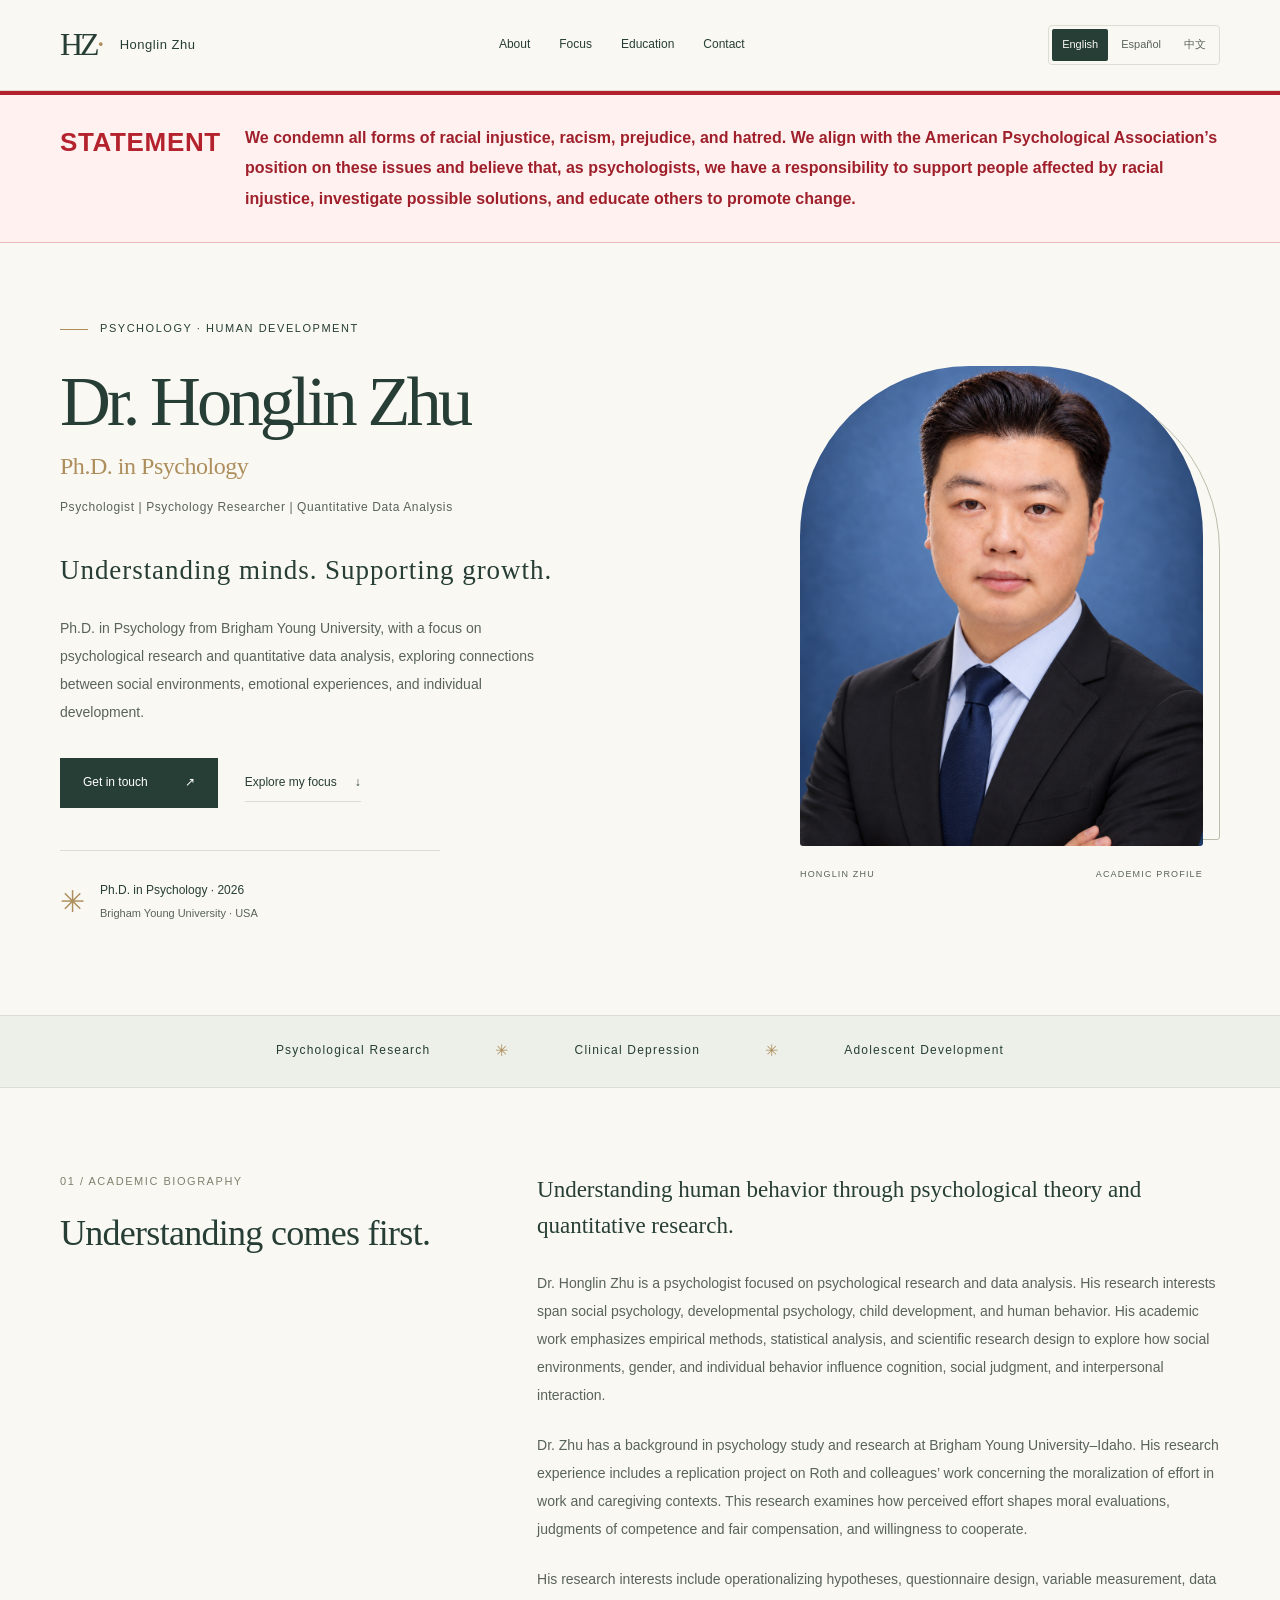
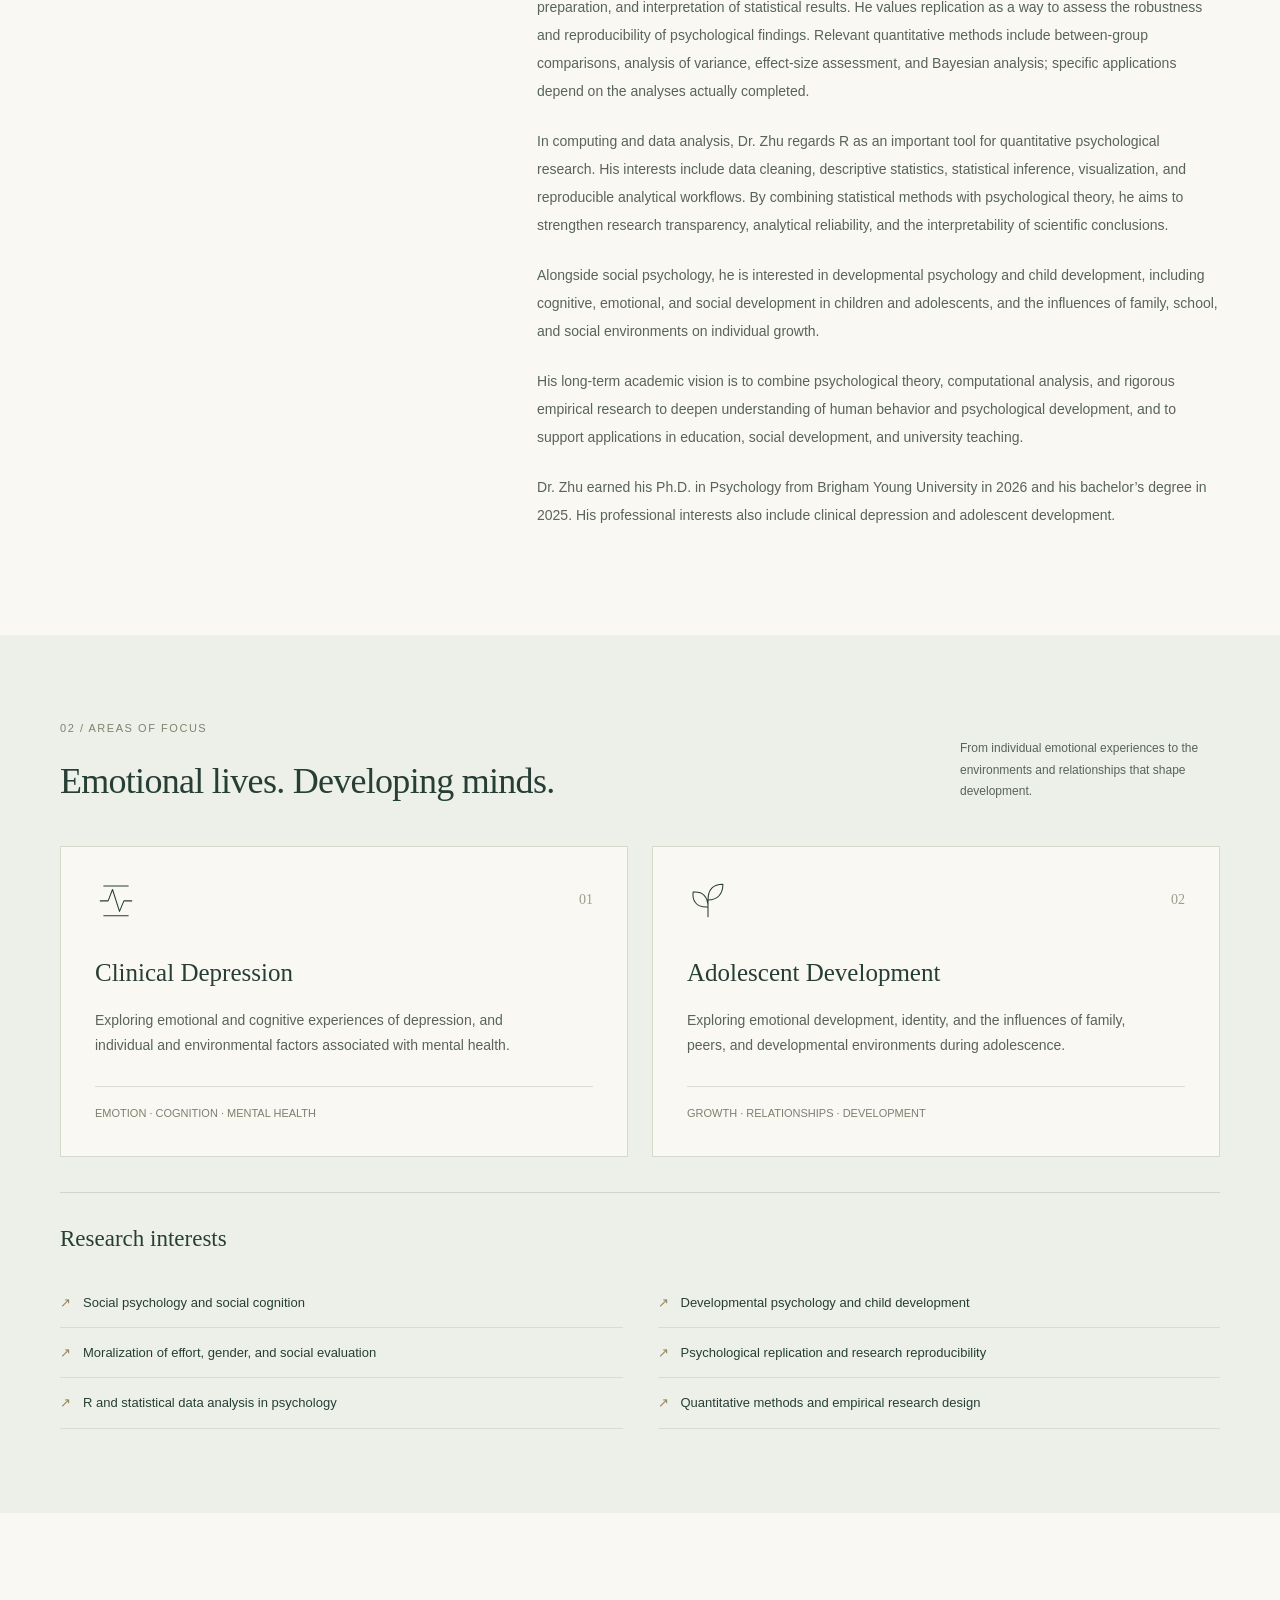
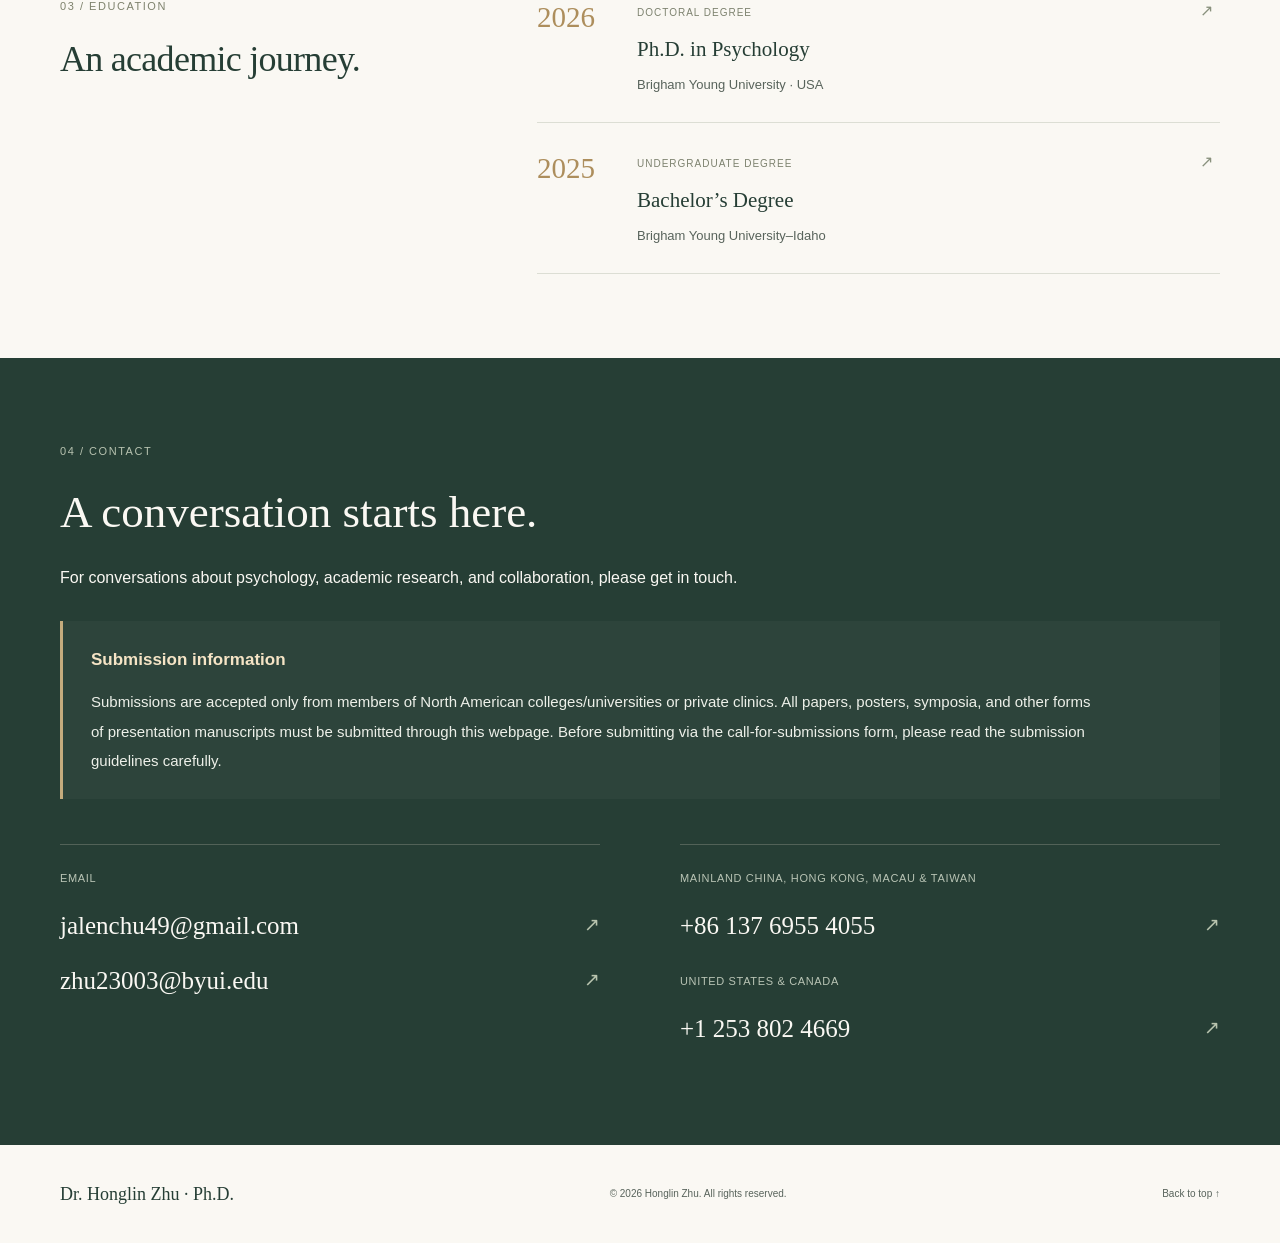
==== commit 8c41a557: "Restore original doctoral website at its GitHub Pages address" ====
--- a/index.html
+++ b/index.html
@@ -1,17 +1,42 @@
 <!doctype html>
 <html lang="en">
 <head>
-<meta charset="utf-8"><meta name="viewport" content="width=device-width,initial-scale=1">
-<meta name="theme-color" content="#243c35">
-<meta name="description" content="Honglin Zhu — psychology student and student researcher at Brigham Young University–Idaho. Education, research, presentations and curriculum vitae.">
-<title>Honglin Zhu | Psychology & Research</title>
-<link rel="icon" href="favicon.svg" type="image/svg+xml">
-<link rel="stylesheet" href="style.css?v=20261026-3"><script src="app.js?v=20261026-3" defer></script>
+<meta charset="utf-8"><meta name="viewport" content="width=device-width, initial-scale=1"><meta name="theme-color" content="#263e35">
+<meta name="description" content="Dr. Honglin Zhu, Ph.D. in Psychology, Brigham Young University. Psychological research, clinical depression, adolescent development and quantitative data analysis.">
+<title>Dr. Honglin Zhu, Ph.D. | Psychology</title><link rel="icon" href="favicon.svg" type="image/svg+xml"><link rel="stylesheet" href="style.css?v=20261024-3"><script src="app.js?v=20261024-3" defer></script>
 </head>
 <body>
-<a class="skip" href="#main">Skip to content</a>
-<header class="header"><a class="wordmark" href="#home" aria-label="Honglin Zhu"><span class="monogram">hz<span>.</span></span><span>Honglin Zhu<small id="brand-sub">PSYCHOLOGY & RESEARCH</small></span></a><nav id="nav" aria-label="Main navigation"></nav><div class="languages" role="group" aria-label="Language"><button data-lang="en" aria-pressed="true">EN<span class="sr-only"> English</span></button><button data-lang="es" aria-pressed="false">ES<span class="sr-only"> Español</span></button><button data-lang="zh" aria-pressed="false">中文</button></div></header>
-<main id="main"></main>
-<footer id="footer"></footer>
-<noscript><p class="no-js">Honglin Zhu — B.S. in Psychology, expected 2027, Brigham Young University–Idaho. Enable JavaScript to view the multilingual profile. <a href="assets/Honglin_Zhu_Curriculum_Vitae.docx" download>Download curriculum vitae</a>.</p></noscript>
+<a class="skip-link" href="#main" data-i18n="skip">Skip to content</a>
+<header class="site-header"><div class="container header-inner">
+<a class="brand" href="#home" aria-label="Honglin Zhu"><span class="monogram">HZ<span>·</span></span><span class="brand-name">Honglin Zhu</span></a>
+<nav aria-label="Main navigation" data-label="navLabel"><a href="#about" data-i18n="navAbout">About</a><a href="#focus" data-i18n="navFocus">Focus</a><a href="#education" data-i18n="navEducation">Education</a><a href="#contact" data-i18n="navContact">Contact</a></nav>
+<div class="languages" role="group" aria-label="Choose language / Elegir idioma / 选择语言"><button type="button" data-lang="en" lang="en" aria-pressed="true">English</button><button type="button" data-lang="es" lang="es" aria-pressed="false">Español</button><button type="button" data-lang="zh" lang="zh-CN" aria-pressed="false">中文</button></div>
+</div></header>
+<main id="main">
+<aside class="statement"><div class="container"><p class="eyebrow" data-i18n="statementLabel">STATEMENT</p><p data-i18n="statement">We condemn all forms of racial injustice, racism, prejudice, and hatred. We align with the American Psychological Association’s position on these issues and believe that, as psychologists, we have a responsibility to support people affected by racial injustice, investigate possible solutions, and educate others to promote change.</p></div></aside>
+<div class="container hero" id="home"><div class="hero-copy">
+<p class="eyebrow"><span class="small-line"></span><span data-i18n="eyebrow">PSYCHOLOGY · HUMAN DEVELOPMENT</span></p>
+<h1><span data-i18n="name">Dr. Honglin Zhu</span><span class="degree" data-i18n="nameSub">Ph.D. in Psychology</span></h1><p class="roles" data-i18n="roles">Psychologist | Psychology Researcher | Quantitative Data Analysis</p>
+<p class="hero-title" data-i18n="heroTitle">Understanding minds. Supporting growth.</p>
+<p class="hero-description" data-i18n="heroDescription">Ph.D. in Psychology from Brigham Young University, with a focus on psychological research and quantitative data analysis, exploring connections between social environments, emotional experiences, and individual development.</p>
+<div class="hero-actions"><a class="button" href="#contact"><span data-i18n="getInTouch">Get in touch</span><span aria-hidden="true">↗</span></a><a class="text-link" href="#focus"><span data-i18n="explore">Explore my focus</span><span aria-hidden="true">↓</span></a></div>
+<div class="hero-credential"><span class="credential-icon" aria-hidden="true">✳</span><div><span data-i18n="credential">Ph.D. in Psychology · 2026</span><small data-i18n="university">Brigham Young University · USA</small></div></div>
+</div><figure class="portrait-frame"><div class="photo-outline" aria-hidden="true"></div><img src="portrait.png" width="1024" height="1536" alt="Honglin Zhu 的个人肖像" data-alt="portraitAlt" fetchpriority="high"><figcaption><span>HONGLIN ZHU</span><span data-i18n="portraitCaption">ACADEMIC PROFILE</span></figcaption></figure></div>
+<div class="field-strip"><div class="container"><span data-i18n="stripOne">Psychological Research</span><span aria-hidden="true">✳</span><span data-i18n="stripTwo">Clinical Depression</span><span aria-hidden="true">✳</span><span data-i18n="stripThree">Adolescent Development</span></div></div>
+<section class="container section about" id="about"><div class="section-heading"><p class="eyebrow" data-i18n="aboutLabel">01 / ACADEMIC BIOGRAPHY</p><h2 data-i18n="aboutTitle">Understanding comes first.</h2></div><div class="about-content"><p class="large-copy" data-i18n="aboutLead">Understanding human behavior through psychological theory and quantitative research.</p><p data-i18n="bio1">Dr. Honglin Zhu is a psychologist focused on psychological research and data analysis. His research interests span social psychology, developmental psychology, child development, and human behavior. His academic work emphasizes empirical methods, statistical analysis, and scientific research design to explore how social environments, gender, and individual behavior influence cognition, social judgment, and interpersonal interaction.</p><p data-i18n="bio2">Dr. Zhu has a background in psychology study and research at Brigham Young University–Idaho. His research experience includes a replication project on Roth and colleagues’ work concerning the moralization of effort in work and caregiving contexts. This research examines how perceived effort shapes moral evaluations, judgments of competence and fair compensation, and willingness to cooperate.</p><p data-i18n="bio3">His research interests include operationalizing hypotheses, questionnaire design, variable measurement, data preparation, and interpretation of statistical results. He values replication as a way to assess the robustness and reproducibility of psychological findings. Relevant quantitative methods include between-group comparisons, analysis of variance, effect-size assessment, and Bayesian analysis; specific applications depend on the analyses actually completed.</p><p data-i18n="bio4">In computing and data analysis, Dr. Zhu regards R as an important tool for quantitative psychological research. His interests include data cleaning, descriptive statistics, statistical inference, visualization, and reproducible analytical workflows. By combining statistical methods with psychological theory, he aims to strengthen research transparency, analytical reliability, and the interpretability of scientific conclusions.</p><p data-i18n="bio5">Alongside social psychology, he is interested in developmental psychology and child development, including cognitive, emotional, and social development in children and adolescents, and the influences of family, school, and social environments on individual growth.</p><p data-i18n="bio6">His long-term academic vision is to combine psychological theory, computational analysis, and rigorous empirical research to deepen understanding of human behavior and psychological development, and to support applications in education, social development, and university teaching.</p><p data-i18n="bio7">Dr. Zhu earned his Ph.D. in Psychology from Brigham Young University in 2026 and his bachelor’s degree in 2025. His professional interests also include clinical depression and adolescent development.</p></div></section>
+<section class="focus-section" id="focus"><div class="container section"><div class="section-top"><div class="section-heading"><p class="eyebrow" data-i18n="focusLabel">02 / AREAS OF FOCUS</p><h2 data-i18n="focusTitle">Emotional lives. Developing minds.</h2></div><p class="section-note" data-i18n="focusNote">From individual emotional experiences to the environments and relationships that shape development.</p></div><div class="focus-grid">
+<article class="focus-card"><div class="card-top"><svg viewBox="0 0 48 48" fill="none" aria-hidden="true"><path d="M6 25h9l5-13 8 25 5-12h9M10 8h28M10 42h28"/></svg><span>01</span></div><h3 data-i18n="depressionTitle">Clinical Depression</h3><p data-i18n="depressionBody">Exploring emotional and cognitive experiences of depression, and individual and environmental factors associated with mental health.</p><span class="card-tag" data-i18n="depressionTag">EMOTION · COGNITION · MENTAL HEALTH</span></article>
+<article class="focus-card"><div class="card-top"><svg viewBox="0 0 48 48" fill="none" aria-hidden="true"><path d="M24 43V23M24 32C9 33 6 23 7 15c11-1 17 5 17 17ZM24 24c0-12 6-18 17-18 0 11-6 18-17 18Z"/></svg><span>02</span></div><h3 data-i18n="adolescentTitle">Adolescent Development</h3><p data-i18n="adolescentBody">Exploring emotional development, identity, and the influences of family, peers, and developmental environments during adolescence.</p><span class="card-tag" data-i18n="adolescentTag">GROWTH · RELATIONSHIPS · DEVELOPMENT</span></article>
+</div><div class="research-directions"><h3 data-i18n="researchHeading">Research interests</h3><ul><li data-i18n="research1">Social psychology and social cognition</li><li data-i18n="research2">Developmental psychology and child development</li><li data-i18n="research3">Moralization of effort, gender, and social evaluation</li><li data-i18n="research4">Psychological replication and research reproducibility</li><li data-i18n="research5">R and statistical data analysis in psychology</li><li data-i18n="research6">Quantitative methods and empirical research design</li></ul></div></div></section>
+<section class="container section education" id="education"><div class="section-heading"><p class="eyebrow" data-i18n="educationLabel">03 / EDUCATION</p><h2 data-i18n="educationTitle">An academic journey.</h2></div><div class="timeline">
+<article class="education-item"><span class="year">2026</span><div><span class="education-tag" data-i18n="doctoralTag">DOCTORAL DEGREE</span><h3 data-i18n="doctoralDegree">Ph.D. in Psychology</h3><p data-i18n="doctoralSchool">Brigham Young University · USA</p></div><span class="education-mark" aria-hidden="true">↗</span></article>
+<article class="education-item"><span class="year">2025</span><div><span class="education-tag" data-i18n="bachelorTag">UNDERGRADUATE DEGREE</span><h3 data-i18n="bachelorDegree">Bachelor’s Degree</h3><p data-i18n="bachelorNote">Brigham Young University–Idaho</p></div><span class="education-mark" aria-hidden="true">↗</span></article>
+</div></section>
+<section class="contact-section" id="contact"><div class="container section"><div class="contact-intro"><p class="eyebrow" data-i18n="contactLabel">04 / CONTACT</p><h2 data-i18n="contactTitle">A conversation starts here.</h2><p data-i18n="contactIntro">For conversations about psychology, academic research, and collaboration, please get in touch.</p><div class="submission-notice"><h3 data-i18n="submissionTitle">Submission information</h3><p data-i18n="submissionBody">Submissions are accepted only from members of North American colleges/universities or private clinics. All papers, posters, symposia, and other forms of presentation manuscripts must be submitted through this webpage. Before submitting via the call-for-submissions form, please read the submission guidelines carefully.</p></div></div><div class="contact-grid">
+<div class="contact-card"><span class="contact-type" data-i18n="emailLabel">EMAIL</span><a href="mailto:jalenchu49@gmail.com">jalenchu49@gmail.com <span aria-hidden="true">↗</span></a><a href="mailto:zhu23003@byui.edu">zhu23003@byui.edu <span aria-hidden="true">↗</span></a></div>
+<div class="contact-card"><span class="contact-type" data-i18n="asiaLabel">MAINLAND CHINA, HONG KONG, MACAU &amp; TAIWAN</span><a href="tel:+8613769554055">+86 137 6955 4055 <span aria-hidden="true">↗</span></a><span class="contact-type region" data-i18n="americaLabel">UNITED STATES &amp; CANADA</span><a href="tel:+12538024669">+1 253 802 4669 <span aria-hidden="true">↗</span></a></div>
+</div></div></section>
+</main>
+<footer><div class="container footer-inner"><a class="footer-name" href="#home" data-i18n="footerName">Dr. Honglin Zhu · Ph.D.</a><p>© <span id="year">2026</span> Honglin Zhu. <span data-i18n="rights">All rights reserved.</span></p><a href="#home" class="back-top"><span data-i18n="backTop">Back to top</span> ↑</a></div></footer>
+<noscript><p class="noscript">语言切换需要 JavaScript。Language switching requires JavaScript. Para cambiar de idioma, activa JavaScript.</p></noscript>
 </body></html>
--- a/style.css
+++ b/style.css
@@ -1,4 +1,17 @@
-:root{--paper:#f8f7f3;--ink:#243c35;--muted:#68726c;--line:#dedfd6;--accent:#a49a6c;--serif:Georgia,'Times New Roman','Noto Serif SC',serif;--sans:Arial,'Helvetica Neue','PingFang SC','Microsoft YaHei',sans-serif}*{box-sizing:border-box}html{scroll-behavior:smooth;scroll-padding-top:105px}body{margin:0;background:var(--paper);color:var(--ink);font-family:var(--sans);font-size:15px;line-height:1.65}a{color:inherit;text-decoration:none}button{font:inherit}button,a{-webkit-tap-highlight-color:transparent}a:focus-visible,button:focus-visible{outline:2px solid #a78d45;outline-offset:5px}button{cursor:pointer}h1,h2,h3,h4,p,figure{margin:0}::selection{background:#d8dec9} .wrap{max-width:1180px;width:calc(100% - 112px);margin:auto}.header{padding:22px 4.4%;display:flex;align-items:center;gap:36px;border-bottom:1px solid var(--line);position:sticky;top:0;background:rgba(248,247,243,.97);z-index:20}.wordmark{display:flex;align-items:center;gap:14px;font-size:17px;font-weight:600;line-height:1.3}.monogram{font-family:var(--serif);font-size:45px;font-weight:400;letter-spacing:-4px;padding-right:5px}.monogram>span{color:var(--accent)}.wordmark small{display:block;font-size:8px;letter-spacing:1.5px;font-weight:400;margin-top:6px}.header nav{display:flex;margin-left:auto;gap:29px;font-size:12px}.header nav a{position:relative}.header nav a:hover{color:#887b4c}.languages{display:flex;border:1px solid var(--line);padding:3px;gap:2px;border-radius:4px}.languages button{border:0;background:transparent;color:var(--muted);font-size:11px;padding:5px 9px;border-radius:2px;min-height:30px}.languages [aria-pressed=true]{background:var(--ink);color:white}.hero{display:grid;grid-template-columns:1.25fr .75fr;gap:85px;align-items:center;padding-top:75px;padding-bottom:70px;min-height:690px}.eyebrow{font-size:10px;letter-spacing:1.8px;line-height:1.7;font-weight:600;text-transform:uppercase}.hero .eyebrow{display:flex;align-items:center;gap:10px;margin-bottom:30px;font-size:9px}.dot{width:6px;height:6px;background:#82916d;border-radius:50%;flex-shrink:0}h1{font-family:var(--serif);font-weight:400;font-size:69px;line-height:1.12;letter-spacing:-2.8px}h1>span{display:block;font-size:34px;line-height:1.28;letter-spacing:-.9px;margin-top:20px;font-style:italic;color:#667166}.intro{max-width:480px;color:var(--muted);line-height:1.9;font-size:14px;margin-top:25px}.actions{display:flex;align-items:center;gap:25px;margin-top:30px}.button{display:inline-flex;align-items:center;justify-content:space-between;gap:30px;background:var(--ink);color:white;padding:13px 21px;font-size:12px;transition:background .2s,transform .2s}.button:hover{background:#38594c;transform:translateY(-2px)}.button span{font-size:18px;line-height:1}.text-link{font-size:12px;display:flex;gap:17px;align-items:center;border-bottom:1px solid var(--line);padding-bottom:5px}.location{font-size:10px;color:var(--muted);margin-top:37px;letter-spacing:.4px}.location>span{font-size:18px;margin-right:5px}.portrait{position:relative;margin:4px 0 0;padding:13px;border:1px solid #d5d8cd}.portrait:before{content:'';position:absolute;inset:12px -12px -12px 12px;border:1px solid #e0dfd5;z-index:-1}.portrait figcaption{display:flex;justify-content:space-between;font-size:7px;letter-spacing:1px;padding:14px 0 1px;gap:8px}.portrait-corner{position:absolute;right:-23px;bottom:59px;width:49px;height:49px;background:#e7e7d9;display:grid;place-items:center;border-radius:50%;font-size:32px}.facts{background:#eeefe7;border-top:1px solid var(--line);border-bottom:1px solid var(--line)}.fact-grid{display:grid;grid-template-columns:1.5fr 1fr 1fr;padding:29px 0}.fact-grid>div{display:flex;flex-direction:column;border-left:1px solid #d4d8cc;padding-left:40px}.fact-grid>div:first-child{border:0;padding:0}.fact-grid strong{font-family:var(--serif);font-weight:400;font-size:28px;line-height:1.2}.fact-grid>div:first-child strong{font-size:24px;margin-top:3px}.fact-grid>div>span{font-size:10px;color:var(--muted);margin-top:8px;letter-spacing:.3px}.accent{color:#8c946f;font-family:var(--sans);font-size:11px}.section{padding-top:83px;padding-bottom:85px}.section-heading .eyebrow{color:#7b836c;margin-bottom:16px}h2{font-family:var(--serif);font-weight:400;letter-spacing:-1.2px;font-size:43px;line-height:1.16}.profile-grid{display:grid;grid-template-columns:1.2fr .8fr;gap:100px;margin-top:37px}.lead{font-size:15px;color:var(--muted);line-height:1.95;max-width:600px}.education{border-top:1px solid var(--line);margin-top:30px;padding-top:23px}.row{display:flex;align-items:center;justify-content:space-between;gap:15px;flex-wrap:wrap}.education h3{font-size:12px;font-weight:500}.badge{display:inline-block;font-size:9px;background:#e9ecdf;border:1px solid #d5dcc8;padding:4px 10px;border-radius:20px;white-space:nowrap;letter-spacing:.2px}.education h4{font-family:var(--serif);font-weight:400;font-size:24px;margin:17px 0 7px}.education p{font-size:12px;color:var(--muted);margin-top:4px}.coursework{margin-top:20px}.coursework .eyebrow{font-size:9px;letter-spacing:1px}.interests{padding-top:3px}.interests>.eyebrow{margin-bottom:16px}.interests>div{display:flex;align-items:baseline;border-bottom:1px solid var(--line);padding:15px 0;gap:20px}.interests>div>span{font-size:9px;color:#8c947d}.interests h3{font-size:13px;font-weight:400}.research-section{background:#eeefe9;border-top:1px solid var(--line);border-bottom:1px solid var(--line)}.section-top{display:flex;justify-content:space-between;align-items:flex-end;gap:50px;margin-bottom:38px}.section-top>p{font-size:13px;color:var(--muted);max-width:315px;line-height:1.9;padding-bottom:4px}.project{display:grid;grid-template-columns:.9fr 1.1fr;background:var(--paper);border:1px solid #d8dcd1}.project-summary{padding:35px;border-right:1px solid var(--line)}.project-summary>.eyebrow{color:#7a846b;font-size:9px}.project-summary h3{font-family:var(--serif);font-weight:400;font-size:29px;line-height:1.3;margin:20px 0 24px;letter-spacing:-.4px}.project-summary>p:not(.eyebrow){font-size:11px;color:var(--muted);margin-top:5px}.project-summary>.role{font-size:12px!important;color:var(--ink)!important;font-weight:600}.advisor{display:flex;flex-direction:column;margin-top:28px;gap:3px}.advisor span{color:var(--muted);font-size:9px}.advisor strong{font-size:12px;font-weight:500}.research-points{list-style:none;padding:15px 32px;margin:0}.research-points li{display:flex;gap:20px;padding:16px 0;border-bottom:1px solid var(--line);font-size:12px;line-height:1.8}.research-points li:last-child{border:0}.research-points li>span{color:#879175;font-size:9px;padding-top:2px}.conference{display:grid;grid-template-columns:46px 1fr;gap:22px;padding:31px 33px;border:1px solid #d8dcd1;border-top:0;background:#e6eadd}.conference-marker{border:1px solid #c4cebb;display:grid;place-items:center;width:42px;height:42px;font-size:25px}.conference h3{font-family:var(--serif);font-size:24px;font-weight:400;line-height:1.4;max-width:790px;margin:12px 0}.conference p:not(.eyebrow){font-size:11px;color:var(--muted)}.conference .authors{color:var(--ink)!important;margin-bottom:7px}.conference .badge{background:#f4f5ec}.reference{display:grid;grid-template-columns:150px 1fr;gap:20px;margin-top:27px}.reference>.eyebrow{font-size:9px;color:var(--muted);padding-top:2px}.reference p{font-size:10px;color:var(--muted);line-height:1.8}.reference a{border-bottom:1px solid #bcc5b3;overflow-wrap:anywhere}.experience-grid{display:grid;grid-template-columns:1fr 1.2fr;gap:95px;margin-top:35px}.work{border:1px solid var(--line);padding:28px;position:relative}.work>.eyebrow{font-size:9px;color:var(--muted)}.work-icon{position:absolute;right:25px;top:28px;font-size:34px;color:#a9b194;line-height:1}.work h3{font-family:var(--serif);font-size:26px;font-weight:400;margin-top:30px}.work p:not(.eyebrow){font-size:12px;color:var(--muted);margin-top:13px}.work .work-date{color:var(--ink)!important;font-size:11px!important;margin-top:4px!important}.work .supervisor{border-top:1px solid var(--line);padding-top:17px;margin-top:20px!important;font-size:10px!important}.skills>h3{font-size:12px;font-weight:500;padding-bottom:14px}.skills>div{display:flex;align-items:center;gap:20px;border-bottom:1px solid var(--line);padding:14px 0;font-size:12px}.skills>div>span:first-child{font-size:9px;color:#8b947c}.skills>div>span:last-child{margin-left:auto;color:#8b947c}.contact-section{background:var(--ink);color:#f3f2e9}.contact-grid{display:grid;grid-template-columns:1.2fr 1fr;gap:100px}.contact-grid .eyebrow{color:#b5bea3;margin-bottom:20px}.contact-grid h2{font-size:46px}.contact-intro{font-size:13px;line-height:1.9;color:#c1ccc2;max-width:390px;margin:23px 0}.light{background:#e5e8d9;color:var(--ink)}.light:hover{background:white}.cv-note{display:block;color:#b4c2b6;font-size:9px;margin-top:12px}.contact-links{padding-top:20px}.contact-links>div{border-bottom:1px solid #4a5e52;padding:17px 0}.contact-links>div>span{display:block;font-size:9px;color:#b6c2b3;margin-bottom:7px;letter-spacing:.8px}.contact-links a{display:flex;align-items:center;justify-content:space-between;gap:20px;font-size:18px}.contact-links a>span{color:#b4bd9e}.contact-location{font-size:10px;color:#b4c2b6;margin-top:25px}.footer-inner{display:flex;align-items:center;justify-content:space-between;gap:25px;padding-top:28px;padding-bottom:28px}.footer-name{font-family:var(--serif);font-size:20px}.footer-name span{display:block;font:8px var(--sans);color:var(--muted);margin-top:5px;letter-spacing:.8px}.footer-inner>p,.back{font-size:9px;color:var(--muted)}.skip{position:fixed;top:-100px;left:15px;z-index:100;background:var(--ink);color:white;padding:12px}.skip:focus{top:10px}.sr-only{position:absolute;width:1px;height:1px;overflow:hidden;clip:rect(0,0,0,0);white-space:nowrap}.no-js{padding:40px}html[lang=zh-CN] h1>span{font-size:34px;line-height:1.5;font-style:normal;letter-spacing:1px}html[lang=zh-CN] h2{line-height:1.45;font-size:36px;letter-spacing:1px}html[lang=es] h1>span{font-size:29px}html[lang=es] .hero{gap:55px}html[lang=es] .wordmark small{font-size:7px}@media(min-width:1500px){.hero{min-height:760px;gap:110px}}@media(max-width:1050px){.wrap{width:calc(100% - 64px)}.header{gap:20px}.header nav{gap:17px}.wordmark small{font-size:7px;letter-spacing:1px}.hero{gap:40px;min-height:630px}h1{font-size:58px}h1>span{font-size:29px}.profile-grid,.experience-grid,.contact-grid{gap:45px}.project-summary{padding:28px}.research-points{padding:12px 23px}.fact-grid>div{padding-left:25px}.fact-grid>div:first-child strong{font-size:21px}.contact-links a{font-size:16px}}@media(max-width:760px){html{scroll-padding-top:125px}.wrap{width:calc(100% - 40px)}.header{padding:12px 20px;flex-wrap:wrap;gap:12px;justify-content:space-between}.wordmark{font-size:15px;gap:10px}.monogram{font-size:36px}.wordmark small{font-size:6px}.header nav{order:3;flex-basis:100%;justify-content:space-between;margin:0;font-size:11px;gap:10px;border-top:1px solid var(--line);padding-top:10px}.languages button{padding:3px 8px}.hero{grid-template-columns:1fr;padding-top:40px;padding-bottom:40px;gap:35px;min-height:0}.hero .eyebrow{font-size:8px;margin-bottom:22px;letter-spacing:1px}h1{font-size:57px}h1>span{font-size:30px;margin-top:17px}.intro{font-size:13px;margin-top:19px}.actions{gap:20px;margin-top:24px}.button{padding:12px 18px;font-size:11px;gap:28px}.text-link{font-size:11px;gap:10px}.location{margin-top:23px}.portrait{max-width:390px;width:calc(100% - 12px);margin:0 auto}.portrait-corner{right:-16px}.fact-grid{grid-template-columns:1fr 1fr;padding:22px 0;gap:22px 12px}.fact-grid>div:first-child{grid-column:1/-1;padding-bottom:18px;border-bottom:1px solid #d4d8cc}.fact-grid>div:nth-child(2){padding-left:0;border:0}.fact-grid>div>span{font-size:9px}.fact-grid strong{font-size:27px}.section{padding-top:50px;padding-bottom:50px}h2{font-size:36px}.profile-grid,.experience-grid,.contact-grid{grid-template-columns:1fr;gap:32px;margin-top:26px}.lead{font-size:13px}.education .badge{font-size:8px}.education h4{font-size:23px}.interests{padding-top:15px}.interests>div{padding:12px 0}.section-top{display:block;margin-bottom:25px}.section-top>p{margin-top:20px;max-width:100%;font-size:12px}.project{grid-template-columns:1fr}.project-summary{padding:25px;border-right:0;border-bottom:1px solid var(--line)}.project-summary h3{font-size:27px}.research-points{padding:7px 25px}.conference{padding:24px 20px;gap:13px;grid-template-columns:29px 1fr}.conference-marker{width:29px;height:29px;font-size:20px}.conference .eyebrow{font-size:8px}.conference .row{gap:10px}.conference h3{font-size:22px}.reference{grid-template-columns:1fr;gap:9px;margin-top:23px}.experience-grid{gap:30px}.contact-grid{margin-top:0}.contact-grid h2{font-size:38px}.contact-links{padding-top:0}.contact-links a{font-size:17px}.footer-inner{flex-wrap:wrap;padding-top:24px;padding-bottom:24px;gap:20px}.footer-name{flex-basis:65%;font-size:19px}.footer-inner>p{order:3;flex-basis:100%}.back{margin-left:auto}html[lang=zh-CN] h1>span{font-size:29px}html[lang=zh-CN] h2{font-size:30px}html[lang=es] .hero{gap:35px}html[lang=es] h1>span{font-size:27px}.eyebrow{letter-spacing:1.3px}}@media(prefers-reduced-motion:reduce){html{scroll-behavior:auto}*{transition:none!important}}
-.arrow{display:inline-flex;align-items:center;justify-content:center;flex-shrink:0}.arrow svg{display:block}.conference-marker svg{width:22px;height:22px}
+:root{--paper:#faf8f3;--ink:#263e35;--text:#58635b;--line:#dcded4;--sage:#edf0e8;--gold:#ad8e5c;--serif:Georgia,'Times New Roman','Songti SC','Noto Serif CJK SC',serif}*{box-sizing:border-box}html{scroll-behavior:smooth;scroll-padding-top:110px}body{margin:0;background:var(--paper);color:var(--ink);font-family:-apple-system,BlinkMacSystemFont,'Segoe UI','PingFang SC','Microsoft YaHei',sans-serif;line-height:1.8;-webkit-font-smoothing:antialiased}a{color:inherit;text-decoration:none}button{font:inherit}a,button{-webkit-tap-highlight-color:transparent}a:focus-visible,button:focus-visible{outline:2px solid var(--gold);outline-offset:5px}a:hover{color:#897047}.container{width:min(1160px,calc(100% - 96px));margin-inline:auto}.site-header{border-bottom:1px solid var(--line);background:rgba(250,248,243,.96);position:sticky;top:0;z-index:20;backdrop-filter:blur(12px)}.header-inner{display:flex;align-items:center;justify-content:space-between;gap:24px;min-height:90px}.brand{display:flex;align-items:center;gap:18px;white-space:nowrap}.monogram{font-family:var(--serif);font-size:32px;letter-spacing:-3px}.monogram span{color:var(--gold)}.brand-name{font-size:13px;letter-spacing:.04em}nav{display:flex;gap:29px;font-size:12px}nav a{padding:12px 0}.languages{display:flex;gap:3px;border:1px solid var(--line);border-radius:4px;padding:3px}.languages button{border:0;background:none;font-size:11px;padding:6px 10px;color:var(--text);cursor:pointer;border-radius:2px}.languages button[aria-pressed=true]{background:var(--ink);color:var(--paper)}.hero{display:grid;grid-template-columns:1.22fr 1fr;align-items:center;gap:90px;padding-block:76px 86px}.eyebrow{display:flex;align-items:center;gap:12px;font-size:11px;font-weight:500;letter-spacing:.14em;margin:0 0 26px}.small-line{width:28px;height:1px;background:var(--gold)}h1{font-family:var(--serif);font-weight:400;letter-spacing:-.055em;font-size:clamp(48px,5.5vw,78px);line-height:1.05;margin:0 0 28px}.degree{display:block;font-size:31px;letter-spacing:0;color:var(--gold);margin-top:15px}.hero-title{font-family:var(--serif);font-size:27px;letter-spacing:.035em;margin:0 0 20px}.hero-description{font-size:14px;color:var(--text);max-width:480px;margin:0;line-height:2}.hero-actions{display:flex;align-items:center;flex-wrap:wrap;gap:27px;margin-top:32px}.button{background:var(--ink);color:#fff;display:inline-flex;gap:37px;padding:13px 22px;font-size:12px;border:1px solid var(--ink);transition:background .2s}.button:hover{background:#3d5849;color:#fff}.text-link{display:inline-flex;gap:18px;font-size:12px;border-bottom:1px solid var(--line);padding-block:8px}.hero-credential{display:flex;align-items:center;gap:15px;border-top:1px solid var(--line);margin-top:42px;padding-top:24px;font-size:12px;max-width:380px}.credential-icon{font-size:30px;color:var(--gold)}.hero-credential small{display:block;color:var(--text);font-size:11px;margin-top:2px}.portrait-frame{margin:0;position:relative;padding:0 17px 0 0;max-width:420px;justify-self:end;width:100%}.portrait-frame img{display:block;position:relative;width:100%;height:480px;object-fit:cover;object-position:50% 36%;border-radius:170px 170px 3px 3px}.photo-outline{position:absolute;inset:15px 0 42px 17px;border:1px solid #b8bea9;border-radius:170px 170px 3px 3px}.portrait-frame figcaption{display:flex;justify-content:space-between;gap:12px;font-size:9px;letter-spacing:.13em;padding-top:20px;color:var(--text)}.field-strip{border-block:1px solid var(--line);background:var(--sage)}.field-strip .container{display:flex;justify-content:center;align-items:center;gap:65px;padding-block:21px;font-size:12px;letter-spacing:.1em}.field-strip [aria-hidden]{color:var(--gold);font-size:16px}.section{padding-block:84px}.about,.education{display:grid;grid-template-columns:.85fr 1.5fr;gap:90px}.section-heading h2{font-family:var(--serif);font-size:clamp(26px,3vw,36px);font-weight:400;line-height:1.5;letter-spacing:-.02em;margin:0}.section-heading .eyebrow{color:#7e826d;margin-bottom:15px}.about-content p{font-size:14px;color:var(--text);margin:0 0 18px;line-height:2}.about-content .large-copy{font-family:var(--serif);font-size:23px;line-height:1.6;color:var(--ink);margin-bottom:24px}.focus-section{background:var(--sage)}.section-top{display:flex;justify-content:space-between;align-items:flex-end;gap:40px;margin-bottom:38px}.section-note{font-size:12px;color:var(--text);max-width:260px;margin:0 0 5px}.focus-grid{display:grid;grid-template-columns:1fr 1fr;gap:24px}.focus-card{border:1px solid #d5dacc;background:var(--paper);padding:32px 34px}.card-top{display:flex;align-items:center;justify-content:space-between;margin-bottom:29px}.card-top svg{width:42px;height:42px;stroke:var(--ink);stroke-width:1.2;stroke-linecap:round;stroke-linejoin:round}.card-top>span{color:#9c9e8d;font-family:var(--serif);font-size:14px}.focus-card h3{font-family:var(--serif);font-size:25px;font-weight:400;margin:0 0 13px}.focus-card p{font-size:14px;color:var(--text);margin:0 0 28px;max-width:440px}.card-tag{border-top:1px solid var(--line);display:block;padding-top:17px;font-size:11px;color:#7c806d}.education-item{display:grid;grid-template-columns:76px 1fr 20px;gap:24px;padding-block:25px;border-bottom:1px solid var(--line)}.education-item:first-child{padding-top:0}.year{font-family:var(--serif);font-size:29px;line-height:1.4;color:var(--gold)}.education-tag{font-size:10px;color:#7d826f;letter-spacing:.1em}.education-item h3{font-size:21px;font-family:var(--serif);font-weight:400;margin:5px 0}.education-item p{font-size:13px;color:var(--text);margin:0}.education-mark{color:#89917d}.contact-section{background:var(--ink);color:var(--paper)}.contact-intro .eyebrow{color:#b7c2b0;margin-bottom:17px}.contact-intro h2{font-family:var(--serif);font-size:clamp(30px,4vw,45px);font-weight:400;line-height:1.5;margin:0 0 18px}.contact-intro p:last-child{color:#bdc8bd;font-size:14px;margin:0}.contact-grid{display:grid;grid-template-columns:1fr 1fr;gap:80px;margin-top:45px}.contact-card{border-top:1px solid #526258;padding-top:24px;min-width:0}.contact-type{display:block;font-size:11px;letter-spacing:.06em;color:#b9c4b5;margin-bottom:14px}.contact-card a{display:flex;align-items:center;justify-content:space-between;gap:15px;font-family:var(--serif);font-size:clamp(17px,2vw,25px);margin-bottom:10px;overflow-wrap:anywhere}.contact-card a:hover{color:#d2bf98}.contact-card a span{font-size:19px;color:#b8c3ae}.region{margin-top:24px}.footer-inner{display:flex;align-items:center;justify-content:space-between;gap:24px;padding-block:30px}.footer-name{font-family:var(--serif);font-size:18px}.footer-name span{color:#868774;font-size:13px}.footer-inner p,.back-top{font-size:10px;color:var(--text)}.skip-link{position:fixed;left:15px;top:-70px;padding:12px;background:var(--ink);color:white;z-index:40}.skip-link:focus{top:12px}.noscript{text-align:center;padding:15px;font-size:12px}
+@media(min-width:1500px){.hero{padding-block:100px}.portrait-frame img{height:520px}}
+@media(max-width:1000px){.container{width:calc(100% - 56px)}.hero{gap:45px}.header-inner{gap:15px}nav{gap:16px}.brand-name{display:none}.about,.education{gap:45px}.portrait-frame img{height:440px}.field-strip .container{gap:32px}.contact-grid{gap:40px}}
+@media(max-width:650px){html{scroll-padding-top:130px}.container{width:calc(100% - 40px)}.header-inner{min-height:100px;flex-wrap:wrap;gap:0;padding-block:10px}.brand{order:0}.monogram{font-size:27px}.brand-name{display:inline;font-size:12px}nav{order:2;flex-basis:100%;justify-content:space-between;gap:8px;font-size:11px}nav a{padding:8px 0 0}.languages{order:1}.languages button{padding:4px 9px}.hero{grid-template-columns:1fr;gap:36px;padding-block:42px 40px}.eyebrow{font-size:10px;margin-bottom:22px}h1{font-size:57px;margin-bottom:24px}.degree{font-size:26px;margin-top:10px}.hero-title{font-size:25px}.hero-description{font-size:13px}.hero-actions{gap:24px;margin-top:25px}.hero-credential{margin-top:30px;padding-top:18px;max-width:none}.portrait-frame{justify-self:center;max-width:340px;padding-right:12px}.portrait-frame img{height:390px}.photo-outline{inset:12px 0 39px 12px}.field-strip .container{gap:14px;font-size:10px;letter-spacing:0;padding-block:17px}.field-strip [aria-hidden]{font-size:12px}.section{padding-block:52px}.about,.education{grid-template-columns:1fr;gap:28px}.about-content .large-copy{font-size:21px}.about-content p{font-size:13px}.section-top{display:block;margin-bottom:26px}.section-note{max-width:none;margin-top:18px}.focus-grid{grid-template-columns:1fr;gap:16px}.focus-card{padding:26px}.card-top{margin-bottom:20px}.focus-card h3{font-size:24px}.focus-card p{font-size:13px}.education-item{grid-template-columns:65px 1fr 15px;gap:16px}.contact-grid{grid-template-columns:1fr;gap:24px;margin-top:30px}.contact-card a{font-size:23px}.contact-intro p:last-child{font-size:13px}.footer-inner{flex-wrap:wrap;gap:10px;padding-block:25px}.footer-inner p{order:2;flex-basis:100%;margin:4px 0 0}.footer-name{font-size:17px}}
+@media(prefers-reduced-motion:reduce){html{scroll-behavior:auto}*{transition:none!important}}
+@media print{.site-header,.hero-actions,.back-top{display:none}body{background:white;color:#222}.container{width:100%}.section{padding-block:25px}.hero{padding-block:20px;gap:30px;grid-template-columns:1fr 220px}.portrait-frame img{height:280px}.contact-section{background:white;color:#222}.contact-type,.contact-intro p:last-child,.contact-card a span{color:#555}.focus-grid{grid-template-columns:1fr 1fr}.contact-grid{grid-template-columns:1fr 1fr}.focus-card{break-inside:avoid}a{color:inherit}}
+.statement{background:#e9ede4;border-bottom:1px solid var(--line);padding-block:22px}.statement .container{display:grid;grid-template-columns:160px 1fr;gap:25px;align-items:start}.statement .eyebrow{margin:0;color:#b4232d;font-size:20px;font-weight:750;line-height:1.5;letter-spacing:.04em}.statement p:last-child{margin:0;font-size:12px;line-height:1.9;color:#53614f}.roles{font-size:12px;color:var(--text);letter-spacing:.05em;margin:-10px 0 27px}.research-directions{margin-top:35px;border-top:1px solid #d0d7c8;padding-top:25px}.research-directions h3{font-family:var(--serif);font-weight:400;font-size:23px;margin:0 0 18px}.research-directions ul{list-style:none;padding:0;margin:0;display:grid;grid-template-columns:1fr 1fr;gap:0 35px}.research-directions li{padding:13px 0;border-bottom:1px solid #d7ddcf;font-size:13px;display:flex;gap:12px}.research-directions li:before{content:'↗';color:#9a8359}.degree{font-size:24px;letter-spacing:-.02em}.about-content p{margin-bottom:22px}@media(max-width:650px){.statement{padding-block:18px}.statement .container{grid-template-columns:1fr;gap:8px}.statement p:last-child{font-size:11px}.research-directions ul{grid-template-columns:1fr}h1{font-size:48px}.degree{font-size:22px}.roles{font-size:11px}}
 
-.portrait img{display:block;width:100%;height:auto;object-fit:contain;filter:none}.future{margin-top:25px;padding:22px 24px;background:#eeefe7;border-left:2px solid #9ba887}.future>.eyebrow{color:#647451;margin-bottom:10px}.future>p:last-child{font-size:13px;line-height:1.9;color:var(--muted)}
+@media(max-width:380px){.brand-name{display:none}}
+
+/* Prominent statement in every language. */
+.statement{background:#fff1f0;border-top:4px solid #b4232d;border-bottom:1px solid #e8b9b9;padding-block:28px}
+.statement .eyebrow{color:#b4232d;font-size:26px;font-weight:800;letter-spacing:.025em}
+.statement p:last-child{color:#9f202b;font-size:16px;font-weight:550;line-height:1.9}
+@media(max-width:650px){.statement{padding-block:22px}.statement .eyebrow{font-size:24px}.statement p:last-child{font-size:15px}}
+
+.submission-notice{margin-top:28px;padding:24px 28px;border-left:3px solid #c4ab7d;background:#ffffff08}.submission-notice h3{font-size:17px;font-weight:650;margin:0 0 12px;color:#f5e4c5}.contact-intro .submission-notice p:last-child{color:#edf0e9;font-size:15px;line-height:1.95;margin:0;max-width:1000px}@media(max-width:650px){.submission-notice{padding:20px;margin-top:24px}.contact-intro .submission-notice p:last-child{font-size:14px}}
